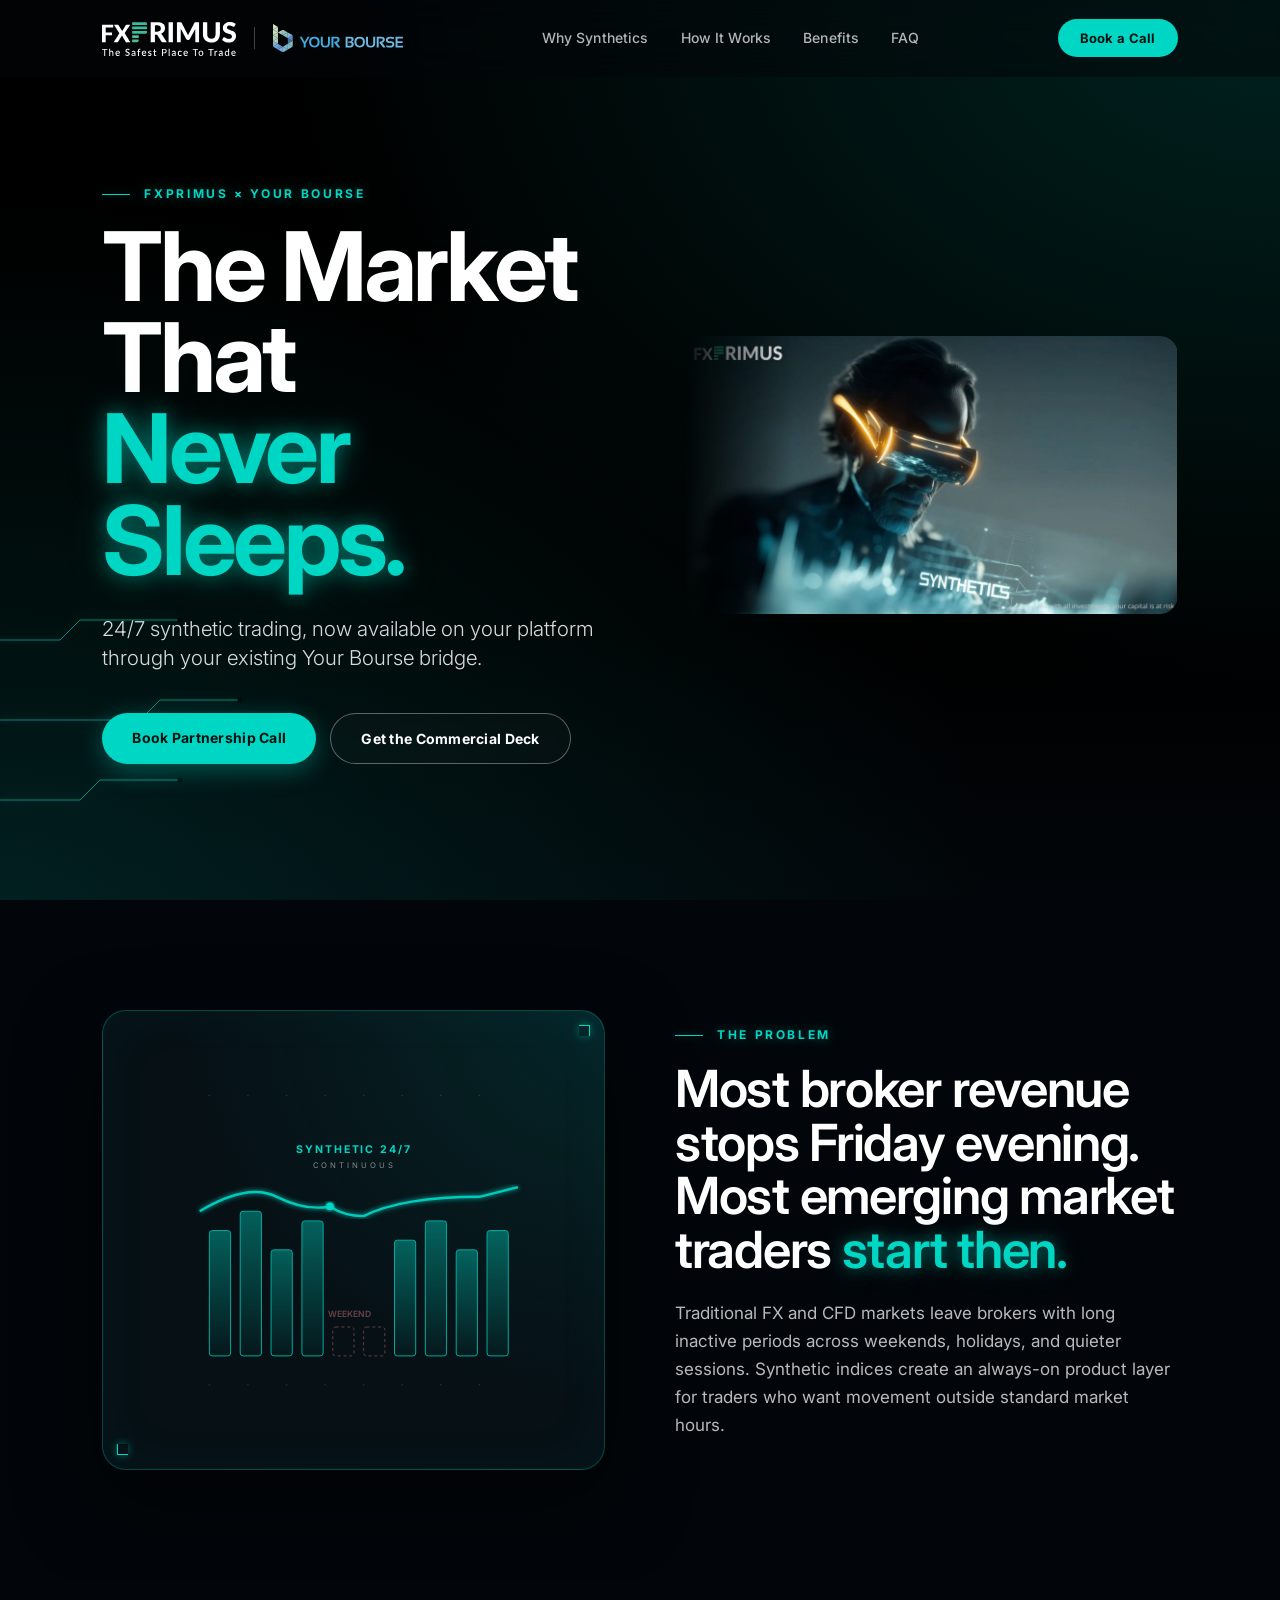
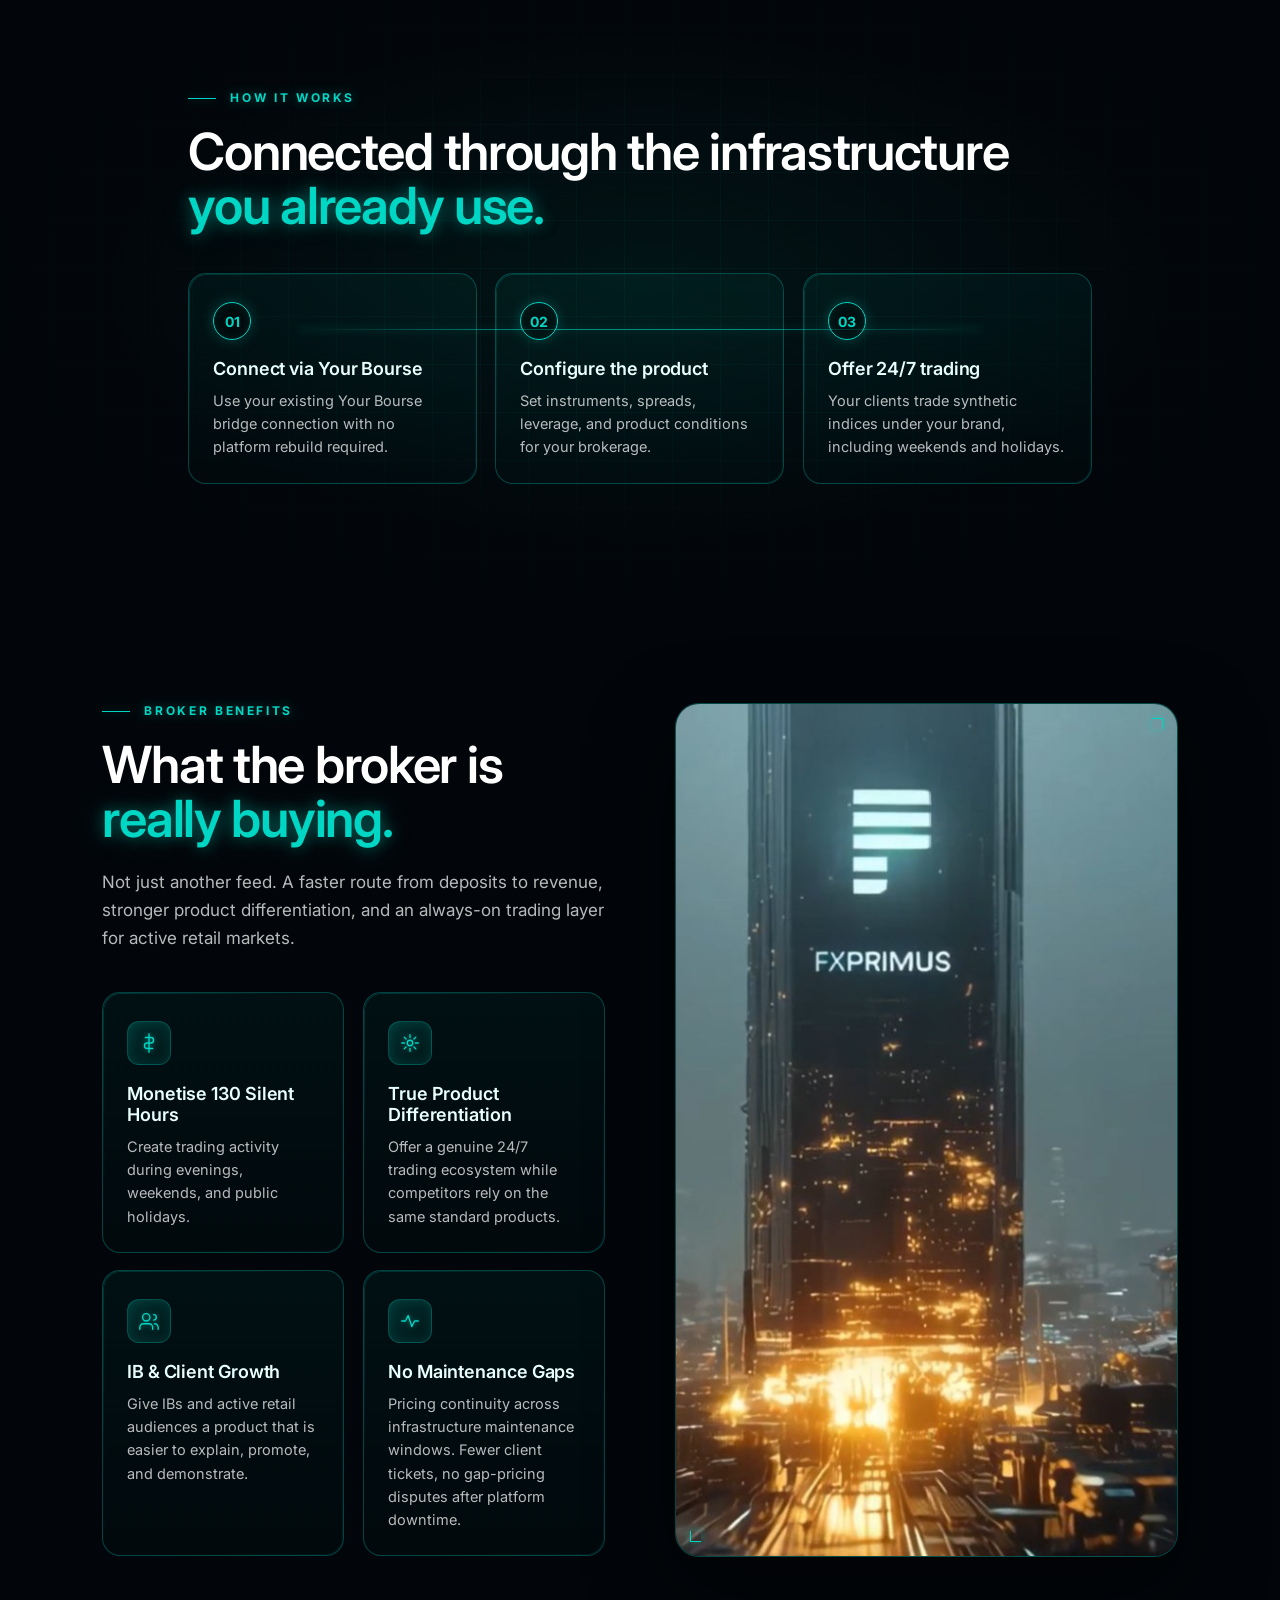
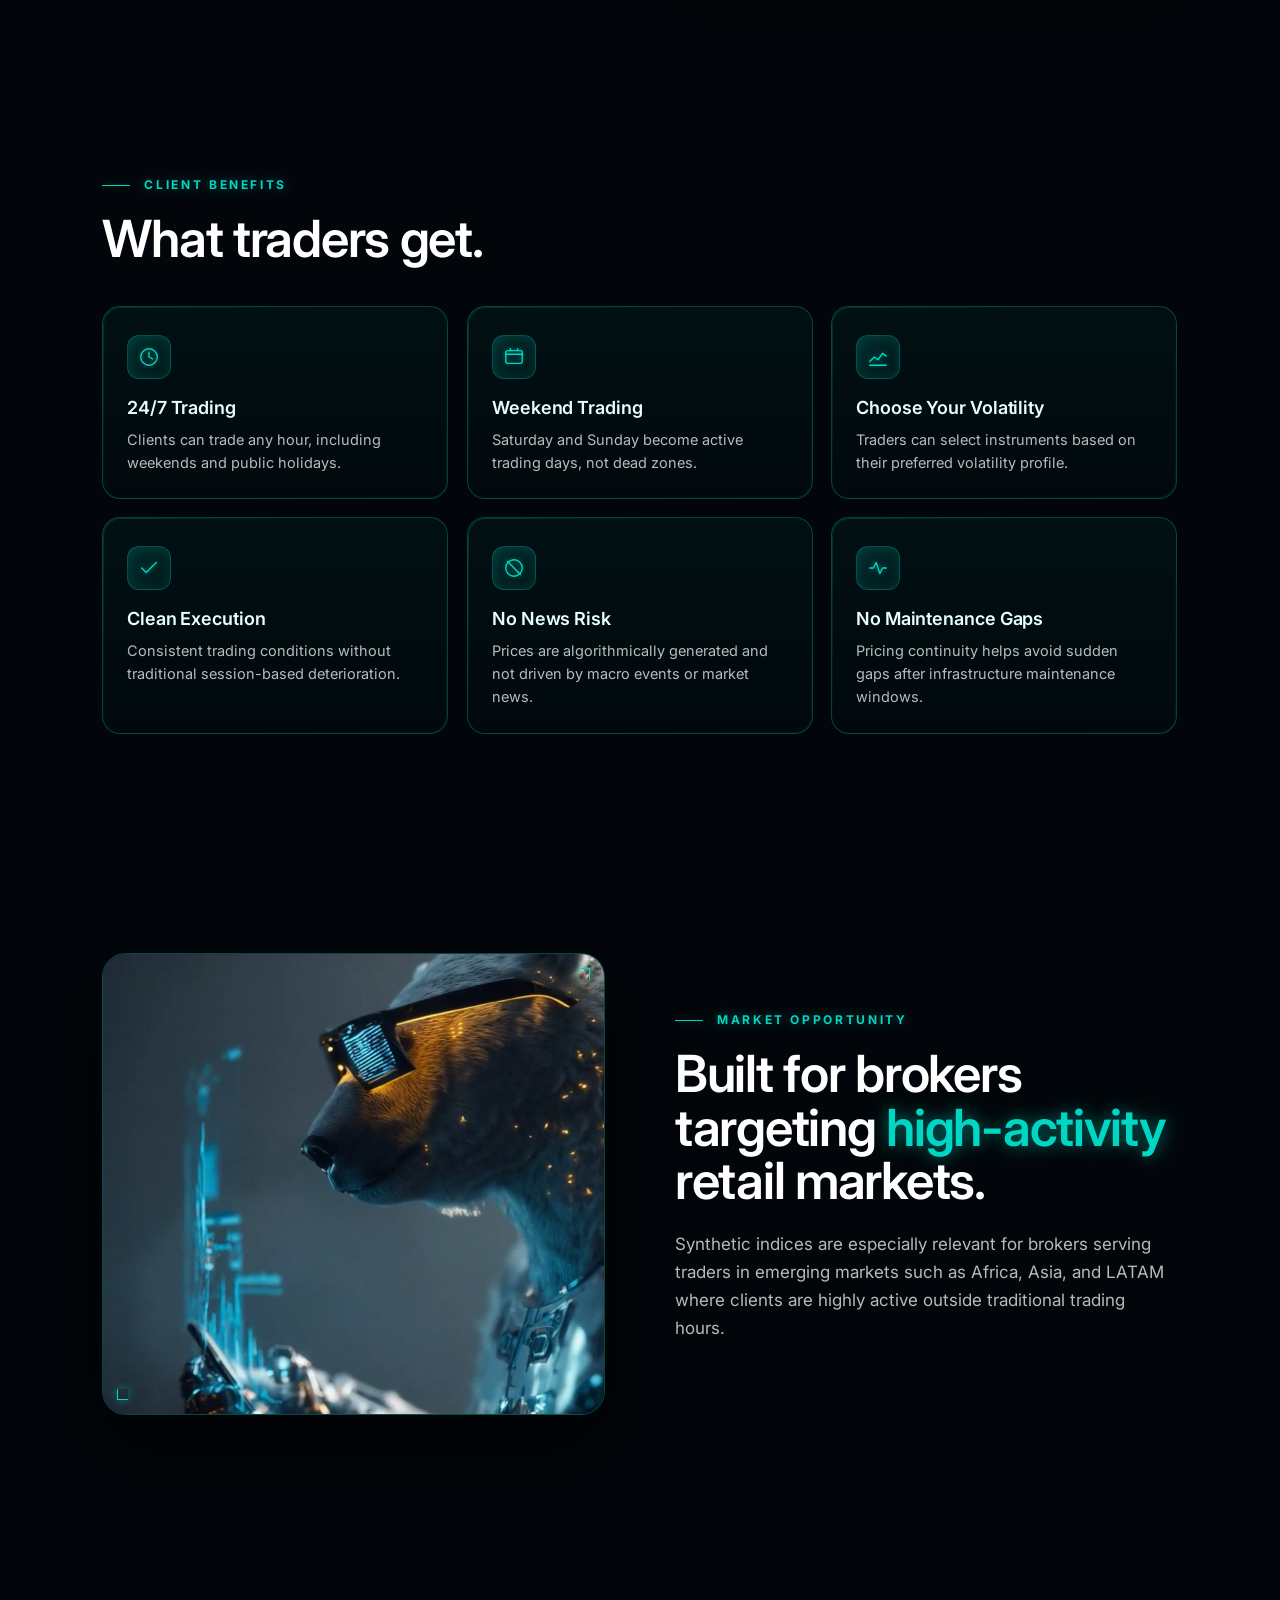
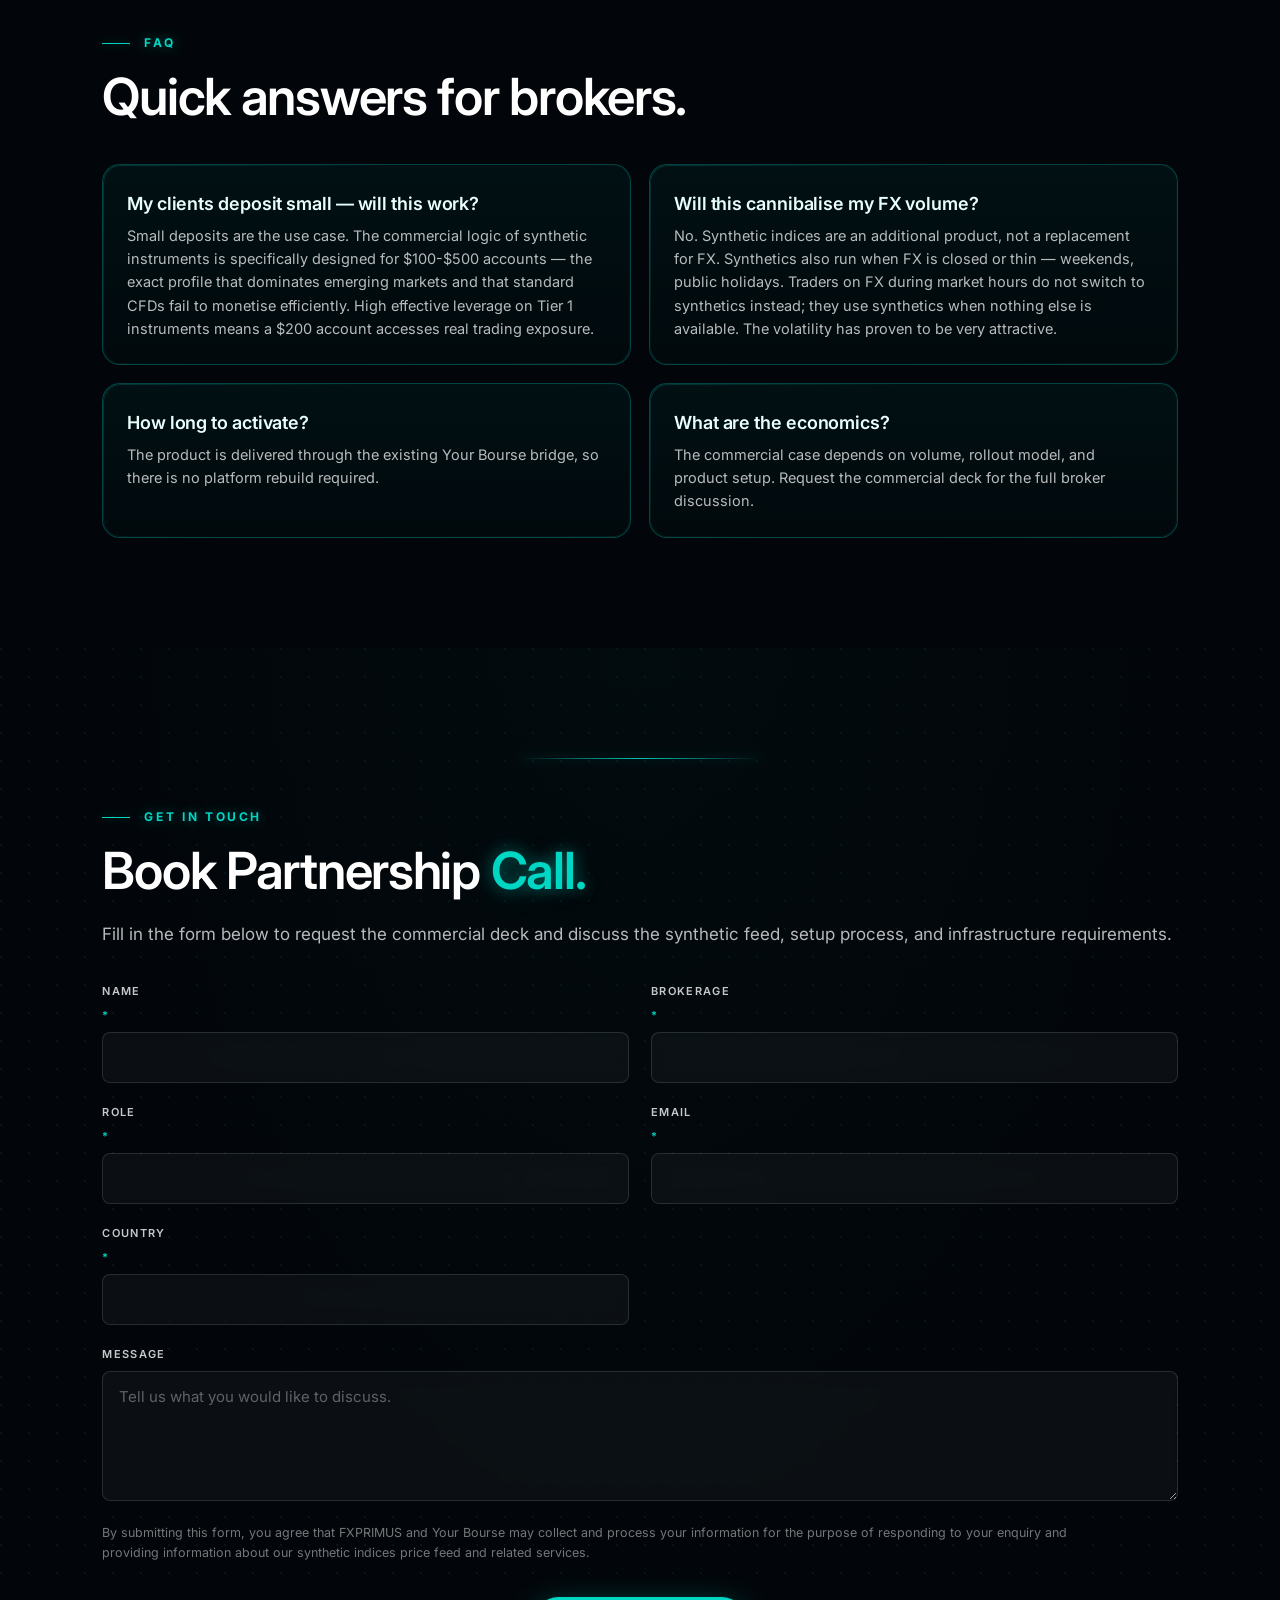
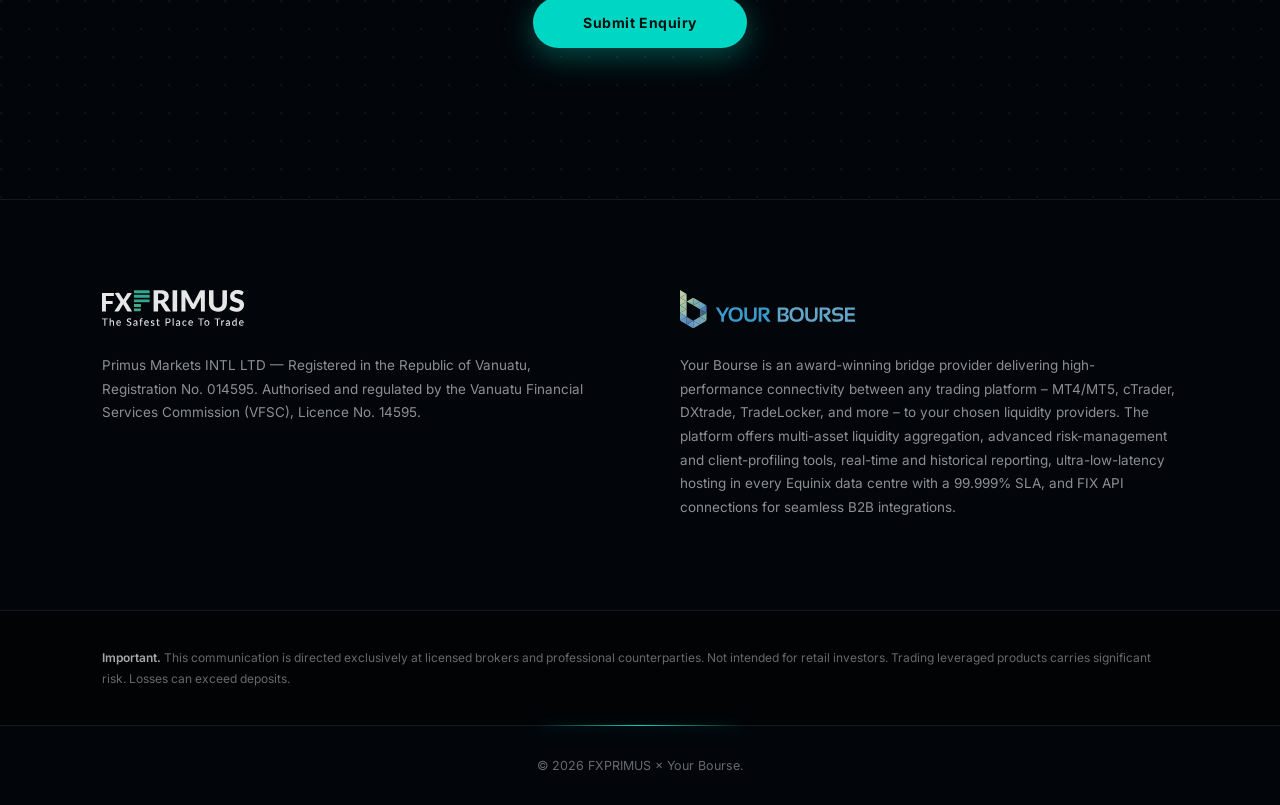
==== index.html @ a0f493a8 "Add files via upload" ====
<!DOCTYPE html>
<html lang="en">
<head>
  <meta charset="UTF-8" />
  <meta name="viewport" content="width=device-width, initial-scale=1.0" />
  <title>FXPRIMUS x Your Bourse | Synthetic Indices</title>
  <meta name="description" content="24/7 synthetic trading for brokers, delivered through your existing Your Bourse bridge.">

  <!-- Favicons (tab icon) -->
  <link rel="icon" type="image/png" href="assets/favicon.png">
  <link rel="apple-touch-icon" href="assets/favicon.png">
  <meta name="theme-color" content="#00bdaf">

  <!-- Open Graph (LinkedIn, Slack, WhatsApp, Facebook link previews) -->
  <meta property="og:type" content="website">
  <meta property="og:url" content="https://sbortolottoyb.github.io/fxprimus-yb-synthetics-landing-page/">
  <meta property="og:title" content="FXPRIMUS × Your Bourse | The Market That Never Sleeps">
  <meta property="og:description" content="24/7 synthetic indices trading for brokers, delivered through your existing Your Bourse bridge. No platform rebuild required.">
  <meta property="og:image" content="https://sbortolottoyb.github.io/fxprimus-yb-synthetics-landing-page/assets/og-image.svg">
  <meta property="og:image:width" content="1200">
  <meta property="og:image:height" content="630">

  <!-- Twitter / X card -->
  <meta name="twitter:card" content="summary_large_image">
  <meta name="twitter:title" content="FXPRIMUS × Your Bourse | The Market That Never Sleeps">
  <meta name="twitter:description" content="24/7 synthetic indices trading for brokers, delivered through your existing Your Bourse bridge.">
  <meta name="twitter:image" content="https://sbortolottoyb.github.io/fxprimus-yb-synthetics-landing-page/assets/og-image.svg">

  <link rel="preconnect" href="https://fonts.googleapis.com">
  <link rel="preconnect" href="https://fonts.gstatic.com" crossorigin>
  <link href="https://fonts.googleapis.com/css2?family=Inter:wght@300;400;500;600;700;800;900&display=swap" rel="stylesheet">

  <style>
    /* =====================================================
       FXPRIMUS x Your Bourse — Synthetic Indices
       Atmospheric build: glow, circuit decoration, inline SVG art
       ===================================================== */

    :root {
      --bg: #02060a;
      --bg-elevated: #061015;
      --accent: #00d6c4;          /* brighter teal for glow visibility */
      --accent-deep: #00bdaf;     /* FXPRIMUS brand teal */
      --accent-glow: rgba(0, 214, 196, 0.45);
      --accent-soft: rgba(0, 189, 175, 0.08);
      --accent-border: rgba(0, 214, 196, 0.28);
      --text: #ffffff;
      --text-muted: rgba(255, 255, 255, 0.72);
      --text-dim: rgba(255, 255, 255, 0.5);
      --hairline: rgba(255, 255, 255, 0.08);
      --side-pad: 8%;
    }

    * { box-sizing: border-box; }
    html { scroll-behavior: smooth; }

    body {
      margin: 0;
      font-family: 'Inter', -apple-system, BlinkMacSystemFont, sans-serif;
      font-weight: 400;
      background: var(--bg);
      color: var(--text);
      -webkit-font-smoothing: antialiased;
      -moz-osx-font-smoothing: grayscale;
      overflow-x: hidden;
    }

    img, video { max-width: 100%; display: block; }

    /* ===== GLOBAL DECORATION LAYERS ===== */

    /* Subtle dot grid that lives behind everything */
    body::before {
      content: '';
      position: fixed;
      inset: 0;
      background-image:
        radial-gradient(circle at 1px 1px, rgba(0, 189, 175, 0.06) 1px, transparent 0);
      background-size: 32px 32px;
      pointer-events: none;
      z-index: 0;
    }

    /* Section-level positioning so content stays above the dot grid */
    section, header, footer { position: relative; z-index: 1; }

    /* ===== HERO ===== */
    .hero {
      position: relative;
      min-height: 100vh;
      overflow: hidden;
      padding: 110px var(--side-pad) 60px;
      display: flex;
      align-items: center;
      background: #000;
    }

    .hero-video {
      /* No longer used after hero rebuild — kept selector empty to avoid breakage */
      display: none;
    }

    /* Dark overlay for atmospheric depth (no video underneath anymore) */
    .hero-overlay {
      position: absolute;
      inset: 0;
      z-index: 1;
      pointer-events: none;
      background:
        radial-gradient(ellipse at top right,
          rgba(0, 189, 175, 0.18) 0%,
          transparent 55%),
        radial-gradient(ellipse at bottom left,
          rgba(0, 189, 175, 0.14) 0%,
          transparent 55%),
        linear-gradient(180deg,
          rgba(2, 6, 10, 0) 0%,
          rgba(2, 6, 10, 0) 70%,
          rgba(2, 6, 10, 0.95) 100%);
    }

    /* Animated decorative circuit lines in the top right of the hero */
    .hero-circuit {
      position: absolute;
      top: 0;
      right: 0;
      width: 460px;
      height: 460px;
      z-index: 1;
      pointer-events: none;
      opacity: 0.85;
    }

    .hero-circuit path {
      fill: none;
      stroke: var(--accent);
      stroke-width: 1;
      stroke-linecap: round;
      filter: drop-shadow(0 0 8px var(--accent-glow));
    }

    .hero-circuit .trace-anim {
      stroke-dasharray: 200;
      stroke-dashoffset: 200;
      animation: traceDraw 4s ease-in-out infinite;
    }

    @keyframes traceDraw {
      0%   { stroke-dashoffset: 200; opacity: 0.2; }
      50%  { stroke-dashoffset: 0; opacity: 1; }
      100% { stroke-dashoffset: -200; opacity: 0.2; }
    }

    .hero-circuit circle {
      fill: var(--accent);
      filter: drop-shadow(0 0 6px var(--accent-glow));
    }

    .hero-circuit .pulse-dot {
      animation: pulseDot 2.4s ease-in-out infinite;
    }

    @keyframes pulseDot {
      0%, 100% { opacity: 0.4; r: 2; }
      50%      { opacity: 1; r: 4; }
    }

    /* Mirror decoration in bottom left */
    .hero-circuit-bl {
      position: absolute;
      bottom: 0;
      left: 0;
      width: 380px;
      height: 380px;
      z-index: 1;
      pointer-events: none;
      opacity: 0.6;
      transform: scaleX(-1) scaleY(-1);
    }
    .hero-circuit-bl path {
      fill: none;
      stroke: var(--accent);
      stroke-width: 1;
      filter: drop-shadow(0 0 6px var(--accent-glow));
    }

    .logos {
      position: absolute;
      top: 42px;
      left: var(--side-pad);
      z-index: 4;
      display: flex;
      align-items: center;
      gap: 24px;
    }

    .logos img { width: auto; }
    .logos .logo-fx { max-height: 54px; max-width: 240px; margin-top: 6px; }
    .logos .logo-yb { max-height: 42px; max-width: 220px; }

    .divider {
      width: 1px;
      height: 32px;
      background: linear-gradient(180deg, transparent, rgba(255,255,255,0.4), transparent);
    }

    .hero-inner {
      position: relative;
      z-index: 3;
      width: 100%;
      display: grid;
      grid-template-columns: minmax(0, 1.05fr) minmax(0, 1fr);
      gap: 64px;
      align-items: center;
    }

    .hero-content {
      position: relative;
      max-width: 640px;
    }

    /* Right column: the cinematic 3D image */
    .hero-visual {
      position: relative;
      display: flex;
      align-items: center;
      justify-content: center;
    }

    .hero-visual img,
    .hero-visual video {
      width: 100%;
      max-width: 720px;
      height: auto;
      display: block;
      border-radius: 18px;
      /* Soft fade on the left edge so the image blends into the dark hero bg
         rather than sitting on it like a postcard */
      -webkit-mask-image: linear-gradient(to left, black 78%, transparent 100%);
              mask-image: linear-gradient(to left, black 78%, transparent 100%);
      filter: drop-shadow(0 30px 80px rgba(0, 0, 0, 0.5));
      object-fit: cover;
    }

    /* ===== TYPOGRAPHY ===== */
    .eyebrow, .section-label {
      color: var(--accent);
      text-transform: uppercase;
      letter-spacing: 0.22em;
      font-size: 12px;
      font-weight: 700;
      margin-bottom: 20px;
      text-shadow: 0 0 12px var(--accent-glow);
    }

    .eyebrow::before {
      content: '';
      display: inline-block;
      width: 28px;
      height: 1px;
      background: var(--accent);
      vertical-align: middle;
      margin-right: 14px;
      box-shadow: 0 0 8px var(--accent-glow);
    }

    .section-label::before {
      content: '';
      display: inline-block;
      width: 28px;
      height: 1px;
      background: var(--accent);
      vertical-align: middle;
      margin-right: 14px;
      box-shadow: 0 0 8px var(--accent-glow);
    }

    h1 {
      font-size: clamp(54px, 7.5vw, 110px);
      line-height: 0.95;
      font-weight: 700;
      margin: 0 0 28px;
      letter-spacing: -0.035em;
    }

    h1 .glow {
      color: var(--accent);
      text-shadow:
        0 0 20px var(--accent-glow),
        0 0 40px rgba(0, 214, 196, 0.25);
    }

    h2 {
      font-size: clamp(34px, 4vw, 58px);
      line-height: 1.05;
      font-weight: 600;
      margin: 0 0 22px;
      letter-spacing: -0.025em;
    }

    h2 .glow {
      color: var(--accent);
      text-shadow:
        0 0 16px var(--accent-glow),
        0 0 32px rgba(0, 214, 196, 0.22);
    }

    h3 {
      margin: 0 0 10px;
      color: #e8fffd;
      font-weight: 600;
      font-size: 18px;
      letter-spacing: -0.005em;
    }

    p {
      font-size: 17px;
      line-height: 1.65;
      color: var(--text-muted);
      margin: 0 0 14px;
    }

    .subtitle {
      font-size: clamp(20px, 1.6vw, 24px);
      line-height: 1.45;
      color: rgba(255, 255, 255, 0.85);
      max-width: 720px;
      margin-bottom: 40px;
      font-weight: 300;
    }

    /* ===== BUTTONS ===== */
    .buttons { display: flex; gap: 14px; flex-wrap: wrap; }

    .btn {
      padding: 16px 30px;
      border-radius: 999px;
      text-decoration: none;
      font-weight: 700;
      font-size: 14px;
      letter-spacing: 0.02em;
      display: inline-block;
      cursor: pointer;
      transition: all 0.22s ease;
      position: relative;
    }

    .btn-primary {
      background: var(--accent);
      color: #00110f;
      box-shadow:
        0 0 0 0 var(--accent-glow),
        0 6px 24px rgba(0, 214, 196, 0.35);
    }
    .btn-primary:hover {
      transform: translateY(-2px);
      box-shadow:
        0 0 24px var(--accent-glow),
        0 10px 32px rgba(0, 214, 196, 0.55);
    }

    .btn-secondary {
      color: white;
      border: 1px solid rgba(255, 255, 255, 0.35);
      background: rgba(255, 255, 255, 0.02);
      backdrop-filter: blur(6px);
    }
    .btn-secondary:hover {
      border-color: var(--accent);
      background: rgba(0, 214, 196, 0.08);
      transform: translateY(-2px);
      box-shadow: 0 0 18px rgba(0, 214, 196, 0.2);
    }

    /* ===== SECTIONS ===== */
    section { padding: 110px var(--side-pad); }

    .grid-2 {
      display: grid;
      grid-template-columns: 1fr 1fr;
      gap: 70px;
      align-items: center;
    }

    /* Section accent bar at the top of certain sections */
    .accent-divider {
      height: 1px;
      background: linear-gradient(90deg,
        transparent,
        rgba(0, 214, 196, 0.5),
        rgba(0, 214, 196, 0.9),
        rgba(0, 214, 196, 0.5),
        transparent);
      margin: 0 auto;
      width: 240px;
      box-shadow: 0 0 12px var(--accent-glow);
    }

    /* ===== VISUAL CARDS (illustrations / SVG art / photos) ===== */
    .visual-card {
      position: relative;
      align-self: stretch;
      min-height: 460px;
      border-radius: 24px;
      overflow: hidden;
      border: 1px solid var(--accent-border);
      background:
        radial-gradient(ellipse at top right, rgba(0, 189, 175, 0.12), transparent 60%),
        var(--bg-elevated);
      box-shadow:
        0 30px 80px rgba(0, 0, 0, 0.55),
        inset 0 0 60px rgba(0, 214, 196, 0.04);
      display: flex;
      align-items: center;
      justify-content: center;
    }

    /* corner accent on visual cards */
    .visual-card::after {
      content: '';
      position: absolute;
      top: 14px;
      right: 14px;
      width: 10px;
      height: 10px;
      border-top: 1.5px solid var(--accent);
      border-right: 1.5px solid var(--accent);
      box-shadow: 0 0 8px var(--accent-glow);
    }
    .visual-card::before {
      content: '';
      position: absolute;
      bottom: 14px;
      left: 14px;
      width: 10px;
      height: 10px;
      border-bottom: 1.5px solid var(--accent);
      border-left: 1.5px solid var(--accent);
      box-shadow: 0 0 8px var(--accent-glow);
    }

    .visual-card img,
    .visual-card video {
      width: 100%;
      height: 100%;
      min-height: 460px;
      object-fit: cover;
    }

    /* Videos use contain so they're never upscaled past their native resolution.
       Trades container-filling for sharpness. The card's background fills the
       gap above and below. */
    .visual-card video {
      object-fit: contain;
    }

    /* SVG illustration sized inside a card */
    .visual-card .svg-art {
      width: 80%;
      height: 80%;
      max-width: 380px;
    }

    /* ===== GRIDS (steps / cards / faq) ===== */
    .steps, .cards, .faq {
      display: grid;
      gap: 18px;
      margin-top: 40px;
    }

    .steps { grid-template-columns: repeat(3, 1fr); }
    .cards { grid-template-columns: repeat(3, 1fr); }
    .faq   { grid-template-columns: repeat(2, 1fr); }

    .cards-stacked { grid-template-columns: repeat(2, 1fr); }

    .card, .step, .faq-item {
      position: relative;
      background:
        linear-gradient(180deg, rgba(0, 189, 175, 0.06), rgba(0, 189, 175, 0.02));
      border: 1px solid var(--accent-border);
      border-radius: 18px;
      padding: 28px 24px 24px;
      transition: transform 0.22s ease, border-color 0.22s ease, box-shadow 0.22s ease;
      overflow: hidden;
    }

    .card::before, .step::before, .faq-item::before {
      content: '';
      position: absolute;
      inset: 0;
      border-radius: 18px;
      padding: 1px;
      background: linear-gradient(135deg,
        rgba(0, 214, 196, 0.4),
        transparent 40%,
        transparent 60%,
        rgba(0, 214, 196, 0.18));
      -webkit-mask:
        linear-gradient(#fff 0 0) content-box,
        linear-gradient(#fff 0 0);
      -webkit-mask-composite: xor;
              mask-composite: exclude;
      pointer-events: none;
      opacity: 0.5;
      transition: opacity 0.22s ease;
    }

    .card:hover, .step:hover, .faq-item:hover {
      transform: translateY(-4px);
      border-color: var(--accent);
      box-shadow:
        0 14px 40px rgba(0, 214, 196, 0.18),
        0 0 0 1px rgba(0, 214, 196, 0.3);
    }

    .card:hover::before, .step:hover::before, .faq-item:hover::before {
      opacity: 1;
    }

    .card p, .step p, .faq-item p {
      margin: 0;
      font-size: 14.5px;
      color: var(--text-muted);
      line-height: 1.6;
    }

    /* Glowing icon containers */
    .card-icon {
      width: 44px;
      height: 44px;
      border-radius: 12px;
      background: linear-gradient(135deg, rgba(0, 189, 175, 0.18), rgba(0, 189, 175, 0.04));
      border: 1px solid var(--accent-border);
      display: flex;
      align-items: center;
      justify-content: center;
      margin-bottom: 18px;
      box-shadow: inset 0 0 12px rgba(0, 214, 196, 0.15);
    }

    .card-icon svg { width: 22px; height: 22px; }
    .card-icon svg path,
    .card-icon svg circle,
    .card-icon svg line,
    .card-icon svg rect {
      stroke: var(--accent);
      stroke-width: 1.5;
      fill: none;
      stroke-linecap: round;
      stroke-linejoin: round;
      filter: drop-shadow(0 0 3px var(--accent-glow));
    }

    .step-number {
      display: inline-flex;
      align-items: center;
      justify-content: center;
      width: 38px;
      height: 38px;
      border: 1px solid var(--accent);
      border-radius: 50%;
      color: var(--accent);
      font-weight: 700;
      font-size: 14px;
      margin-bottom: 18px;
      box-shadow:
        0 0 14px rgba(0, 214, 196, 0.25),
        inset 0 0 10px rgba(0, 214, 196, 0.12);
      background: rgba(0, 0, 0, 0.4);
    }

    /* ===== IMAGE BAND (How It Works wrapper) ===== */
    .image-band {
      min-height: 540px;
      position: relative;
      overflow: hidden;
      background:
        radial-gradient(ellipse at center, rgba(0, 189, 175, 0.08), transparent 60%),
        var(--bg);
      display: flex;
      align-items: center;
    }

    .image-band::before {
      content: '';
      position: absolute;
      inset: 0;
      background-image:
        linear-gradient(rgba(0, 214, 196, 0.04) 1px, transparent 1px),
        linear-gradient(90deg, rgba(0, 214, 196, 0.04) 1px, transparent 1px);
      background-size: 48px 48px;
      mask-image: radial-gradient(ellipse at center, black 30%, transparent 75%);
      -webkit-mask-image: radial-gradient(ellipse at center, black 30%, transparent 75%);
      pointer-events: none;
    }

    .image-band-inner {
      max-width: 1200px;
      width: 100%;
      margin: 0 auto;
      position: relative;
      z-index: 1;
    }

    /* Connector lines between steps */
    .steps {
      position: relative;
    }
    .steps::before {
      content: '';
      position: absolute;
      top: 56px;
      left: 12%;
      right: 12%;
      height: 1px;
      background: linear-gradient(90deg,
        transparent,
        rgba(0, 214, 196, 0.6),
        rgba(0, 214, 196, 0.6),
        transparent);
      box-shadow: 0 0 8px var(--accent-glow);
      z-index: 0;
    }
    .step { z-index: 1; }

    /* ===== FORM ===== */
    .form-section {
      position: relative;
      background:
        linear-gradient(rgba(2, 6, 10, 0.85), rgba(2, 6, 10, 0.97)),
        radial-gradient(ellipse at top, rgba(0, 189, 175, 0.18), transparent 60%),
        var(--bg);
      overflow: hidden;
    }

    .form-section::before {
      content: '';
      position: absolute;
      inset: 0;
      background-image:
        radial-gradient(circle at 1px 1px, rgba(0, 214, 196, 0.08) 1px, transparent 0);
      background-size: 28px 28px;
      pointer-events: none;
    }

    .form-wrap { max-width: 1120px; margin: 0 auto; position: relative; z-index: 1; }

    form {
      margin-top: 36px;
      display: grid;
      grid-template-columns: 1fr 1fr;
      gap: 22px;
    }

    label {
      display: flex;
      flex-direction: column;
      gap: 10px;
      color: rgba(255, 255, 255, 0.78);
      font-size: 11px;
      font-weight: 600;
      letter-spacing: 0.12em;
      text-transform: uppercase;
    }

    .req { color: var(--accent); }

    input, textarea {
      border: 1px solid rgba(255, 255, 255, 0.12);
      background: rgba(255, 255, 255, 0.04);
      backdrop-filter: blur(8px);
      border-radius: 8px;
      padding: 15px 16px;
      font-size: 15px;
      color: white;
      font-family: inherit;
      transition: border-color 0.22s ease, box-shadow 0.22s ease, background 0.22s ease;
    }

    input::placeholder, textarea::placeholder {
      color: rgba(255, 255, 255, 0.35);
    }

    input:focus, textarea:focus {
      outline: none;
      border-color: var(--accent);
      background: rgba(0, 214, 196, 0.05);
      box-shadow: 0 0 0 4px rgba(0, 214, 196, 0.12);
    }

    textarea { min-height: 130px; resize: vertical; }

    .full { grid-column: 1 / -1; }

    .privacy {
      grid-column: 1 / -1;
      font-size: 12.5px;
      color: rgba(255, 255, 255, 0.45);
      max-width: 1000px;
      line-height: 1.6;
      margin: 0;
    }

    button[type="submit"] {
      grid-column: 1 / -1;
      justify-self: center;
      margin-top: 12px;
      background: var(--accent);
      color: #00110f;
      border: 0;
      border-radius: 999px;
      padding: 17px 50px;
      font-size: 14px;
      font-weight: 700;
      cursor: pointer;
      letter-spacing: 0.04em;
      font-family: inherit;
      box-shadow: 0 8px 30px rgba(0, 214, 196, 0.35);
      transition: all 0.22s ease;
    }

    button[type="submit"]:hover {
      transform: translateY(-2px);
      box-shadow: 0 12px 38px rgba(0, 214, 196, 0.55), 0 0 0 4px rgba(0, 214, 196, 0.12);
    }

    .form-status {
      grid-column: 1 / -1;
      text-align: center;
      font-size: 14px;
      color: var(--accent);
      min-height: 20px;
    }

    .form-status.error { color: #ff8a8a; }

    /* ===== ABOUT / INFO ===== */
    .info-section {
      padding: 90px var(--side-pad);
      position: relative;
      border-top: 1px solid var(--hairline);
    }

    .info-grid {
      display: grid;
      grid-template-columns: 1fr 1fr;
      gap: 80px;
      max-width: 1280px;
      margin: 0 auto;
      align-items: start;
    }

    .info-col img.info-logo {
      max-height: 38px;
      width: auto;
      display: block;
      margin-bottom: 26px;
      opacity: 0.9;
    }

    .info-text {
      font-size: 13.5px;
      line-height: 1.75;
      color: rgba(255, 255, 255, 0.55);
      margin: 0;
      max-width: 540px;
    }

    .info-placeholder {
      color: rgba(255, 255, 255, 0.32);
      font-style: italic;
    }

    /* ===== FOOTER ===== */
    footer {
      padding: 32px var(--side-pad);
      color: rgba(255, 255, 255, 0.4);
      font-size: 12.5px;
      text-align: center;
      border-top: 1px solid var(--hairline);
      position: relative;
    }
    footer::before {
      content: '';
      position: absolute;
      top: -1px;
      left: 50%;
      transform: translateX(-50%);
      width: 200px;
      height: 1px;
      background: linear-gradient(90deg, transparent, var(--accent), transparent);
      box-shadow: 0 0 12px var(--accent-glow);
    }

    /* ===== SCROLL REVEAL MOTION ===== */
    .reveal-fade {
      opacity: 0;
      transform: translateY(40px);
      transition:
        opacity 0.9s cubic-bezier(0.22, 1, 0.36, 1),
        transform 0.9s cubic-bezier(0.22, 1, 0.36, 1);
      will-change: opacity, transform;
    }
    .reveal-fade.visible {
      opacity: 1;
      transform: translateY(0);
    }

    /* Children of staggered containers cascade in one by one */
    .reveal-stagger > * {
      opacity: 0;
      transform: translateY(28px);
      transition:
        opacity 0.75s cubic-bezier(0.22, 1, 0.36, 1),
        transform 0.75s cubic-bezier(0.22, 1, 0.36, 1);
      will-change: opacity, transform;
    }
    .reveal-stagger.visible > * { opacity: 1; transform: translateY(0); }
    .reveal-stagger.visible > *:nth-child(1) { transition-delay: 0s; }
    .reveal-stagger.visible > *:nth-child(2) { transition-delay: 0.09s; }
    .reveal-stagger.visible > *:nth-child(3) { transition-delay: 0.18s; }
    .reveal-stagger.visible > *:nth-child(4) { transition-delay: 0.27s; }
    .reveal-stagger.visible > *:nth-child(5) { transition-delay: 0.36s; }
    .reveal-stagger.visible > *:nth-child(6) { transition-delay: 0.45s; }

    /* Subtle scale-in for the big visual illustration cards */
    .visual-card {
      transition:
        opacity 1s cubic-bezier(0.22, 1, 0.36, 1),
        transform 1s cubic-bezier(0.22, 1, 0.36, 1),
        border-color 0.22s ease,
        box-shadow 0.22s ease;
    }
    .visual-card.reveal-scale {
      opacity: 0;
      transform: scale(0.96);
    }
    .visual-card.reveal-scale.visible {
      opacity: 1;
      transform: scale(1);
    }

    /* Respect users who don't want motion */
    @media (prefers-reduced-motion: reduce) {
      .reveal-fade,
      .reveal-stagger > *,
      .visual-card.reveal-scale {
        opacity: 1 !important;
        transform: none !important;
        transition: none !important;
      }
    }

    /* ===== STICKY SITE NAV ===== */
    .site-nav {
      position: fixed;
      top: 0;
      left: 0;
      right: 0;
      z-index: 100;
      padding: 18px var(--side-pad);
      background: rgba(2, 6, 10, 0.55);
      backdrop-filter: blur(20px) saturate(140%);
      -webkit-backdrop-filter: blur(20px) saturate(140%);
      border-bottom: 1px solid transparent;
      transition: background 0.3s ease, border-color 0.3s ease, padding 0.3s ease;
    }
    .site-nav.scrolled {
      background: rgba(2, 6, 10, 0.85);
      border-bottom-color: rgba(0, 214, 196, 0.15);
      padding: 12px var(--side-pad);
    }
    .site-nav-inner {
      display: flex;
      align-items: center;
      justify-content: space-between;
      max-width: 1400px;
      margin: 0 auto;
      gap: 24px;
    }
    .nav-logos {
      display: flex;
      align-items: center;
      gap: 18px;
      flex-shrink: 0;
    }
    .nav-logo-fx { max-height: 36px; width: auto; margin-top: 4px; }
    .nav-logo-yb { max-height: 28px; width: auto; }
    .nav-divider {
      width: 1px;
      height: 22px;
      background: rgba(255, 255, 255, 0.25);
    }
    .nav-links {
      display: flex;
      gap: 32px;
    }
    .nav-links a {
      color: rgba(255, 255, 255, 0.7);
      text-decoration: none;
      font-size: 14px;
      font-weight: 500;
      transition: color 0.2s ease;
      letter-spacing: 0.01em;
    }
    .nav-links a:hover { color: var(--accent); }
    .nav-cta {
      background: var(--accent);
      color: #00110f;
      padding: 11px 22px;
      border-radius: 999px;
      text-decoration: none;
      font-size: 13px;
      font-weight: 700;
      letter-spacing: 0.02em;
      transition: all 0.2s ease;
      white-space: nowrap;
    }
    .nav-cta:hover {
      background: var(--accent-bright);
      box-shadow: 0 0 18px var(--accent-glow);
      transform: translateY(-1px);
    }

    /* ===== RISK DISCLOSURE ===== */
    .risk-disclosure {
      padding: 36px var(--side-pad);
      background: rgba(0, 0, 0, 0.45);
      border-top: 1px solid var(--hairline);
    }
    .risk-disclosure-inner {
      max-width: 1280px;
      margin: 0 auto;
      font-size: 12px;
      line-height: 1.75;
      color: rgba(255, 255, 255, 0.4);
    }
    .risk-disclosure strong {
      color: rgba(255, 255, 255, 0.65);
      font-weight: 600;
    }

    /* ===== RESPONSIVE ===== */
    @media (max-width: 1024px) {
      .steps::before { display: none; }
    }

    @media (max-width: 900px) {
      :root { --side-pad: 24px; }

      .site-nav { padding: 12px 24px; }
      .nav-links { display: none; }
      .nav-cta { padding: 9px 16px; font-size: 12px; }
      .nav-logo-fx { max-height: 28px; }
      .nav-logo-yb { max-height: 22px; }

      .hero { padding: 130px 24px 80px; }

      .hero-inner {
        grid-template-columns: 1fr;
        gap: 48px;
      }

      .hero-visual img,
      .hero-visual video {
        max-width: 520px;
        margin: 0 auto;
        /* On mobile, no edge fade — let it sit as a clean rounded image */
        -webkit-mask-image: none;
                mask-image: none;
      }

      .logos {
        left: 24px;
        right: 24px;
        gap: 14px;
        top: 28px;
      }

      .logos img       { max-height: 30px; }
      .logos .logo-fx  { max-width: 130px; }
      .logos .logo-yb  { max-width: 140px; }
      .divider         { display: none; }

      .hero-circuit, .hero-circuit-bl {
        width: 260px;
        height: 260px;
      }

      section { padding: 80px 24px; }

      .grid-2, .steps, .cards, .faq, form {
        grid-template-columns: 1fr;
      }

      .visual-card,
      .visual-card img { min-height: 320px; }
      .image-band { min-height: 420px; }

      .info-grid { grid-template-columns: 1fr; gap: 50px; }
    }

    @media (max-width: 480px) {
      .hero { padding: 110px 20px 60px; }
      .buttons { flex-direction: column; }
      .buttons .btn { width: 100%; text-align: center; }

      .hero-circuit, .hero-circuit-bl {
        width: 200px;
        height: 200px;
      }
    }
  </style>
</head>

<body>

  <!-- Sticky site nav -->
  <nav class="site-nav" id="site-nav">
    <div class="site-nav-inner">
      <div class="nav-logos">
        <img class="nav-logo-fx" src="assets/fxprimus-logo.svg" alt="FXPRIMUS" onerror="this.style.display='none'">
        <span class="nav-divider"></span>
        <img class="nav-logo-yb" src="assets/YBLOGOSVG.svg" alt="Your Bourse" onerror="this.style.display='none'">
      </div>
      <div class="nav-links">
        <a href="#problem">Why Synthetics</a>
        <a href="#how">How It Works</a>
        <a href="#benefits">Benefits</a>
        <a href="#faq">FAQ</a>
      </div>
      <a href="#form" class="nav-cta">Book a Call</a>
    </div>
  </nav>

  <header class="hero">
    <div class="hero-overlay"></div>

    <!-- Bottom-left circuit decoration kept for atmospheric balance -->
    <svg class="hero-circuit-bl" viewBox="0 0 380 380" aria-hidden="true">
      <path d="M380 100 L300 100 L280 120 L200 120" />
      <path d="M380 180 L240 180 L220 200 L140 200" />
      <path d="M380 260 L320 260 L300 280 L200 280" />
      <circle cx="200" cy="120" r="2.5" />
      <circle cx="140" cy="200" r="2.5" />
      <circle cx="200" cy="280" r="2.5" />
    </svg>

    <div class="hero-inner">
      <div class="hero-content">
        <div class="eyebrow">FXPRIMUS &times; Your Bourse</div>
        <h1>The Market That<br><span class="glow">Never Sleeps.</span></h1>
        <p class="subtitle">24/7 synthetic trading, now available on your platform through your existing Your Bourse bridge.</p>
        <div class="buttons">
          <a href="#form" class="btn btn-primary" data-intent="partnership-call">Book Partnership Call</a>
          <a href="#form" class="btn btn-secondary" data-intent="commercial-deck">Get the Commercial Deck</a>
        </div>
      </div>

      <div class="hero-visual">
        <video class="hero-visual-video" autoplay muted loop playsinline preload="auto" poster="assets/hero-synthetics.jpg">
          <source src="assets/hero-synthetics.mp4" type="video/mp4">
        </video>
      </div>
    </div>
  </header>

  <!-- ============== SECTION 1: THE PROBLEM ============== -->
  <section class="grid-2" id="problem">
    <div class="visual-card">
      <!-- Inline SVG art: the gap between FX/CFD weekend close and synthetic continuity -->
      <svg class="svg-art" viewBox="0 0 380 380" xmlns="http://www.w3.org/2000/svg" aria-hidden="true">
        <defs>
          <linearGradient id="bar-grad" x1="0" y1="0" x2="0" y2="1">
            <stop offset="0%" stop-color="#00d6c4" stop-opacity="0.5"/>
            <stop offset="100%" stop-color="#00d6c4" stop-opacity="0.05"/>
          </linearGradient>
          <filter id="glow-soft">
            <feGaussianBlur stdDeviation="3" />
            <feMerge>
              <feMergeNode />
              <feMergeNode in="SourceGraphic" />
            </feMerge>
          </filter>
        </defs>

        <!-- Background dot grid -->
        <g opacity="0.25">
          <circle cx="40" cy="40" r="0.8" fill="#00d6c4"/>
          <circle cx="80" cy="40" r="0.8" fill="#00d6c4"/>
          <circle cx="120" cy="40" r="0.8" fill="#00d6c4"/>
          <circle cx="160" cy="40" r="0.8" fill="#00d6c4"/>
          <circle cx="200" cy="40" r="0.8" fill="#00d6c4"/>
          <circle cx="240" cy="40" r="0.8" fill="#00d6c4"/>
          <circle cx="280" cy="40" r="0.8" fill="#00d6c4"/>
          <circle cx="320" cy="40" r="0.8" fill="#00d6c4"/>
          <circle cx="40" cy="340" r="0.8" fill="#00d6c4"/>
          <circle cx="80" cy="340" r="0.8" fill="#00d6c4"/>
          <circle cx="120" cy="340" r="0.8" fill="#00d6c4"/>
          <circle cx="160" cy="340" r="0.8" fill="#00d6c4"/>
          <circle cx="200" cy="340" r="0.8" fill="#00d6c4"/>
          <circle cx="240" cy="340" r="0.8" fill="#00d6c4"/>
          <circle cx="280" cy="340" r="0.8" fill="#00d6c4"/>
          <circle cx="320" cy="340" r="0.8" fill="#00d6c4"/>
        </g>

        <!-- FX/CFD trading week bars (active) - left side -->
        <g>
          <rect x="40"  y="180" width="22" height="130" rx="3" fill="url(#bar-grad)" stroke="#00d6c4" stroke-width="1" opacity="0.8"/>
          <rect x="72"  y="160" width="22" height="150" rx="3" fill="url(#bar-grad)" stroke="#00d6c4" stroke-width="1" opacity="0.8"/>
          <rect x="104" y="200" width="22" height="110" rx="3" fill="url(#bar-grad)" stroke="#00d6c4" stroke-width="1" opacity="0.8"/>
          <rect x="136" y="170" width="22" height="140" rx="3" fill="url(#bar-grad)" stroke="#00d6c4" stroke-width="1" opacity="0.8"/>
        </g>

        <!-- WEEKEND GAP - the dead zone -->
        <g opacity="0.4">
          <rect x="168" y="280" width="22" height="30" rx="3" fill="none" stroke="#ff8a8a" stroke-width="1" stroke-dasharray="3,3"/>
          <rect x="200" y="280" width="22" height="30" rx="3" fill="none" stroke="#ff8a8a" stroke-width="1" stroke-dasharray="3,3"/>
          <text x="185" y="270" font-family="Inter, sans-serif" font-size="9" fill="#ff8a8a" text-anchor="middle" font-weight="600">WEEKEND</text>
        </g>

        <!-- FX/CFD active again -->
        <g>
          <rect x="232" y="190" width="22" height="120" rx="3" fill="url(#bar-grad)" stroke="#00d6c4" stroke-width="1" opacity="0.8"/>
          <rect x="264" y="170" width="22" height="140" rx="3" fill="url(#bar-grad)" stroke="#00d6c4" stroke-width="1" opacity="0.8"/>
          <rect x="296" y="200" width="22" height="110" rx="3" fill="url(#bar-grad)" stroke="#00d6c4" stroke-width="1" opacity="0.8"/>
          <rect x="328" y="180" width="22" height="130" rx="3" fill="url(#bar-grad)" stroke="#00d6c4" stroke-width="1" opacity="0.8"/>
        </g>

        <!-- Synthetic continuous line going across, including over the gap -->
        <path d="M 30 160 Q 80 130, 110 145 T 165 155 Q 180 165, 200 165 Q 220 155, 250 150 T 320 145 Q 340 140, 360 135"
              fill="none" stroke="#00d6c4" stroke-width="2.5" filter="url(#glow-soft)" opacity="0.95"/>

        <!-- Pulse dot moving along synthetic line -->
        <circle r="4" fill="#00d6c4" filter="url(#glow-soft)">
          <animateMotion dur="6s" repeatCount="indefinite"
            path="M 30 160 Q 80 130, 110 145 T 165 155 Q 180 165, 200 165 Q 220 155, 250 150 T 320 145 Q 340 140, 360 135"/>
        </circle>

        <!-- Label -->
        <text x="190" y="100" font-family="Inter, sans-serif" font-size="11" fill="#00d6c4" text-anchor="middle" font-weight="700" letter-spacing="2">
          SYNTHETIC 24/7
        </text>
        <text x="190" y="115" font-family="Inter, sans-serif" font-size="8" fill="rgba(255,255,255,0.5)" text-anchor="middle" letter-spacing="3">
          CONTINUOUS
        </text>
      </svg>
    </div>

    <div>
      <div class="section-label">The Problem</div>
      <h2>Most broker revenue stops Friday evening. Most emerging market traders <span class="glow">start then.</span></h2>
      <p>Traditional FX and CFD markets leave brokers with long inactive periods across weekends, holidays, and quieter sessions. Synthetic indices create an always-on product layer for traders who want movement outside standard market hours.</p>
    </div>
  </section>

  <!-- ============== SECTION 2: HOW IT WORKS ============== -->
  <section class="image-band" id="how">
    <div class="image-band-inner" style="padding: 0 var(--side-pad);">
      <div class="section-label">How It Works</div>
      <h2>Connected through the infrastructure <span class="glow">you already use.</span></h2>

      <div class="steps">
        <div class="step">
          <div class="step-number">01</div>
          <h3>Connect via Your Bourse</h3>
          <p>Use your existing Your Bourse bridge connection with no platform rebuild required.</p>
        </div>

        <div class="step">
          <div class="step-number">02</div>
          <h3>Configure the product</h3>
          <p>Set instruments, spreads, leverage, and product conditions for your brokerage.</p>
        </div>

        <div class="step">
          <div class="step-number">03</div>
          <h3>Offer 24/7 trading</h3>
          <p>Your clients trade synthetic indices under your brand, including weekends and holidays.</p>
        </div>
      </div>
    </div>
  </section>

  <!-- ============== SECTION 3: BROKER BENEFITS ============== -->
  <section class="grid-2">
    <div>
      <div class="section-label">Broker Benefits</div>
      <h2>What the broker is <span class="glow">really buying.</span></h2>
      <p>Not just another feed. A faster route from deposits to revenue, stronger product differentiation, and an always-on trading layer for active retail markets.</p>

      <div class="cards cards-stacked">
        <div class="card">
          <div class="card-icon">
            <svg viewBox="0 0 24 24"><path d="M12 2 V22"/><path d="M8 6 H14 A3 3 0 0 1 14 12 H10 A3 3 0 0 0 10 18 H16"/></svg>
          </div>
          <h3>Monetise 130 Silent Hours</h3>
          <p>Create trading activity during evenings, weekends, and public holidays.</p>
        </div>
        <div class="card">
          <div class="card-icon">
            <svg viewBox="0 0 24 24"><circle cx="12" cy="12" r="3"/><path d="M12 3 V6"/><path d="M12 18 V21"/><path d="M3 12 H6"/><path d="M18 12 H21"/><path d="M5.6 5.6 L7.7 7.7"/><path d="M16.3 16.3 L18.4 18.4"/><path d="M5.6 18.4 L7.7 16.3"/><path d="M16.3 7.7 L18.4 5.6"/></svg>
          </div>
          <h3>True Product Differentiation</h3>
          <p>Offer a genuine 24/7 trading ecosystem while competitors rely on the same standard products.</p>
        </div>
        <div class="card">
          <div class="card-icon">
            <svg viewBox="0 0 24 24"><circle cx="9" cy="8" r="4"/><path d="M17 11 A3 3 0 1 0 17 5"/><path d="M2 21 V19 A4 4 0 0 1 6 15 H12 A4 4 0 0 1 16 19 V21"/><path d="M22 21 V19 A4 4 0 0 0 18 15"/></svg>
          </div>
          <h3>IB &amp; Client Growth</h3>
          <p>Give IBs and active retail audiences a product that is easier to explain, promote, and demonstrate.</p>
        </div>
        <div class="card">
          <div class="card-icon">
            <svg viewBox="0 0 24 24"><path d="M3 12 H7 L10 6 L14 18 L17 12 H21"/></svg>
          </div>
          <h3>No Maintenance Gaps</h3>
          <p>Pricing continuity across infrastructure maintenance windows. Fewer client tickets, no gap-pricing disputes after platform downtime.</p>
        </div>
      </div>
    </div>

    <div class="visual-card">
      <img src="assets/tower-broker.png" alt="FXPRIMUS tower &mdash; institutional broker infrastructure" onerror="this.style.display='none'; this.parentElement.classList.add('svg-fallback');">
      <!-- Fallback SVG art if photo doesn't load -->
      <svg class="svg-art" viewBox="0 0 380 380" xmlns="http://www.w3.org/2000/svg" style="display:none" aria-hidden="true">
        <defs>
          <radialGradient id="orb-grad">
            <stop offset="0%" stop-color="#00d6c4" stop-opacity="0.8"/>
            <stop offset="60%" stop-color="#00bdaf" stop-opacity="0.3"/>
            <stop offset="100%" stop-color="#00bdaf" stop-opacity="0"/>
          </radialGradient>
          <filter id="glow-strong">
            <feGaussianBlur stdDeviation="5" />
            <feMerge><feMergeNode /><feMergeNode in="SourceGraphic" /></feMerge>
          </filter>
        </defs>
        <circle cx="190" cy="190" r="120" fill="url(#orb-grad)"/>
        <circle cx="190" cy="190" r="60" fill="none" stroke="#00d6c4" stroke-width="1" filter="url(#glow-strong)"/>
        <circle cx="190" cy="190" r="90" fill="none" stroke="#00d6c4" stroke-width="0.5" stroke-dasharray="2,4" opacity="0.5"/>
        <circle cx="190" cy="190" r="130" fill="none" stroke="#00d6c4" stroke-width="0.5" stroke-dasharray="2,8" opacity="0.3"/>
      </svg>
    </div>
  </section>

  <!-- ============== SECTION 4: CLIENT BENEFITS ============== -->
  <section id="benefits">
    <div class="section-label">Client Benefits</div>
    <h2>What traders get.</h2>

    <div class="cards">
      <div class="card">
        <div class="card-icon">
          <svg viewBox="0 0 24 24"><circle cx="12" cy="12" r="9"/><path d="M12 7 V12 L16 14"/></svg>
        </div>
        <h3>24/7 Trading</h3>
        <p>Clients can trade any hour, including weekends and public holidays.</p>
      </div>

      <div class="card">
        <div class="card-icon">
          <svg viewBox="0 0 24 24"><rect x="3" y="5" width="18" height="14" rx="2"/><path d="M3 9 H21"/><path d="M8 5 V3"/><path d="M16 5 V3"/></svg>
        </div>
        <h3>Weekend Trading</h3>
        <p>Saturday and Sunday become active trading days, not dead zones.</p>
      </div>

      <div class="card">
        <div class="card-icon">
          <svg viewBox="0 0 24 24"><path d="M3 17 L8 12 L12 15 L17 8 L21 11"/><path d="M3 21 H21"/></svg>
        </div>
        <h3>Choose Your Volatility</h3>
        <p>Traders can select instruments based on their preferred volatility profile.</p>
      </div>

      <div class="card">
        <div class="card-icon">
          <svg viewBox="0 0 24 24"><path d="M4 12 L9 17 L20 6"/></svg>
        </div>
        <h3>Clean Execution</h3>
        <p>Consistent trading conditions without traditional session-based deterioration.</p>
      </div>

      <div class="card">
        <div class="card-icon">
          <svg viewBox="0 0 24 24"><circle cx="12" cy="12" r="9"/><line x1="5" y1="5" x2="19" y2="19"/></svg>
        </div>
        <h3>No News Risk</h3>
        <p>Prices are algorithmically generated and not driven by macro events or market news.</p>
      </div>

      <div class="card">
        <div class="card-icon">
          <svg viewBox="0 0 24 24"><path d="M3 12 H7 L10 6 L14 18 L17 12 H21"/></svg>
        </div>
        <h3>No Maintenance Gaps</h3>
        <p>Pricing continuity helps avoid sudden gaps after infrastructure maintenance windows.</p>
      </div>
    </div>
  </section>

  <!-- ============== SECTION 5: MARKET OPPORTUNITY ============== -->
  <section class="grid-2">
    <div class="visual-card">
      <img src="assets/polar-bear-market.png" alt="Polar bear analyzing live market data &mdash; emerging markets focus" onerror="this.style.display='none'; this.parentElement.classList.add('svg-fallback');">
      <!-- SVG fallback: glowing globe with continent dots -->
      <svg class="svg-art" viewBox="0 0 380 380" xmlns="http://www.w3.org/2000/svg" style="display:none" aria-hidden="true">
        <defs>
          <radialGradient id="globe-grad">
            <stop offset="0%" stop-color="rgba(0,189,175,0.15)"/>
            <stop offset="100%" stop-color="rgba(0,189,175,0)"/>
          </radialGradient>
        </defs>
        <circle cx="190" cy="190" r="140" fill="url(#globe-grad)"/>
        <circle cx="190" cy="190" r="120" fill="none" stroke="#00d6c4" stroke-width="1" opacity="0.4"/>
        <ellipse cx="190" cy="190" rx="120" ry="35" fill="none" stroke="#00d6c4" stroke-width="0.6" opacity="0.5"/>
        <ellipse cx="190" cy="190" rx="120" ry="80" fill="none" stroke="#00d6c4" stroke-width="0.6" opacity="0.4"/>
        <ellipse cx="190" cy="190" rx="80" ry="120" fill="none" stroke="#00d6c4" stroke-width="0.6" opacity="0.4"/>
        <!-- Highlighted region dots (Africa / Asia / LATAM) -->
        <circle cx="200" cy="200" r="5" fill="#00d6c4"><animate attributeName="opacity" values="0.4;1;0.4" dur="2.4s" repeatCount="indefinite"/></circle>
        <circle cx="245" cy="180" r="5" fill="#00d6c4"><animate attributeName="opacity" values="0.4;1;0.4" dur="2.4s" begin="0.8s" repeatCount="indefinite"/></circle>
        <circle cx="135" cy="220" r="5" fill="#00d6c4"><animate attributeName="opacity" values="0.4;1;0.4" dur="2.4s" begin="1.6s" repeatCount="indefinite"/></circle>
      </svg>
    </div>

    <div>
      <div class="section-label">Market Opportunity</div>
      <h2>Built for brokers targeting <span class="glow">high-activity</span> retail markets.</h2>
      <p>Synthetic indices are especially relevant for brokers serving traders in emerging markets such as Africa, Asia, and LATAM where clients are highly active outside traditional trading hours.</p>
    </div>
  </section>

  <!-- ============== SECTION 6: FAQ ============== -->
  <section id="faq">
    <div class="section-label">FAQ</div>
    <h2>Quick answers for brokers.</h2>

    <div class="faq">
      <div class="faq-item">
        <h3>My clients deposit small &mdash; will this work?</h3>
        <p>Small deposits are the use case. The commercial logic of synthetic instruments is specifically designed for $100-$500 accounts &mdash; the exact profile that dominates emerging markets and that standard CFDs fail to monetise efficiently. High effective leverage on Tier 1 instruments means a $200 account accesses real trading exposure.</p>
      </div>
      <div class="faq-item">
        <h3>Will this cannibalise my FX volume?</h3>
        <p>No. Synthetic indices are an additional product, not a replacement for FX. Synthetics also run when FX is closed or thin &mdash; weekends, public holidays. Traders on FX during market hours do not switch to synthetics instead; they use synthetics when nothing else is available. The volatility has proven to be very attractive.</p>
      </div>
      <div class="faq-item">
        <h3>How long to activate?</h3>
        <p>The product is delivered through the existing Your Bourse bridge, so there is no platform rebuild required.</p>
      </div>
      <div class="faq-item">
        <h3>What are the economics?</h3>
        <p>The commercial case depends on volume, rollout model, and product setup. Request the commercial deck for the full broker discussion.</p>
      </div>
    </div>
  </section>

  <!-- ============== SECTION 7: FORM ============== -->
  <section id="form" class="form-section">
    <div class="form-wrap">
      <div class="accent-divider" style="margin-bottom: 50px;"></div>
      <div class="section-label">Get In Touch</div>
      <h2>Book Partnership <span class="glow">Call.</span></h2>
      <p>Fill in the form below to request the commercial deck and discuss the synthetic feed, setup process, and infrastructure requirements.</p>

      <!--
        FORM HANDLER: connected to a Google Apps Script web app.
        Replace REPLACE_WITH_YOUR_DEPLOYMENT_ID below with the deployment ID
        from your Apps Script web app URL (the long string after /macros/s/).
      -->
      <form id="contact-form" action="https://script.google.com/macros/s/AKfycbzQAFUuw0k4Ff9z_Wo8ZXiTq3f_3M5MrgC9jkJkXrtrhKOgsf5OFrvSvly-TG5pEHIAPg/exec" method="POST">
        <input type="hidden" name="intent" id="intent" value="">
        <input type="hidden" name="source" value="fxprimus-yb-synthetic-indices-landing">

        <!-- Honeypot: hidden from real users, bots fill everything in. The Apps Script ignores submissions where this is filled. -->
        <div style="position: absolute; left: -9999px; opacity: 0; pointer-events: none;" aria-hidden="true">
          <label>Leave this empty<input type="text" name="website" tabindex="-1" autocomplete="off"></label>
        </div>

        <label>Name <span class="req">*</span><input type="text" name="name" required></label>
        <label>Brokerage <span class="req">*</span><input type="text" name="brokerage" required></label>
        <label>Role <span class="req">*</span><input type="text" name="role" required></label>
        <label>Email <span class="req">*</span><input type="email" name="email" required></label>
        <label>Country <span class="req">*</span><input type="text" name="country" required></label>
        <label class="full">Message<textarea name="message" placeholder="Tell us what you would like to discuss."></textarea></label>

        <p class="privacy">By submitting this form, you agree that FXPRIMUS and Your Bourse may collect and process your information for the purpose of responding to your enquiry and providing information about our synthetic indices price feed and related services.</p>

        <button type="submit">Submit Enquiry</button>
        <div class="form-status" id="form-status" aria-live="polite"></div>
      </form>
    </div>
  </section>

  <section class="info-section">
    <div class="info-grid">
      <div class="info-col">
        <img class="info-logo" src="assets/fxprimus-logo.svg" alt="FXPRIMUS" onerror="this.style.display='none'">
        <p class="info-text">Primus Markets INTL LTD &mdash; Registered in the Republic of Vanuatu, Registration No. 014595. Authorised and regulated by the Vanuatu Financial Services Commission (VFSC), Licence No. 14595.</p>
      </div>
      <div class="info-col">
        <img class="info-logo" src="assets/YBLOGOSVG.svg" alt="Your Bourse" onerror="this.style.display='none'">
        <p class="info-text">Your Bourse is an award-winning bridge provider delivering high-performance connectivity between any trading platform &ndash; MT4/MT5, cTrader, DXtrade, TradeLocker, and more &ndash; to your chosen liquidity providers. The platform offers multi-asset liquidity aggregation, advanced risk-management and client-profiling tools, real-time and historical reporting, ultra-low-latency hosting in every Equinix data centre with a 99.999% SLA, and FIX API connections for seamless B2B integrations.</p>
      </div>
    </div>
  </section>

  <section class="risk-disclosure">
    <div class="risk-disclosure-inner">
      <strong>Important.</strong> This communication is directed exclusively at licensed brokers and professional counterparties. Not intended for retail investors. Trading leveraged products carries significant risk. Losses can exceed deposits.
    </div>
  </section>

  <footer>
    &copy; 2026 FXPRIMUS &times; Your Bourse.
  </footer>

  <script>
    // Capture which CTA was clicked
    document.querySelectorAll('[data-intent]').forEach(function(btn) {
      btn.addEventListener('click', function() {
        document.getElementById('intent').value = this.dataset.intent;
      });
    });

    // Scroll-triggered reveal animations. Skip if user prefers reduced motion.
    if (!window.matchMedia('(prefers-reduced-motion: reduce)').matches) {
      var revealObserver = new IntersectionObserver(function(entries) {
        entries.forEach(function(entry) {
          if (entry.isIntersecting) {
            entry.target.classList.add('visible');
            revealObserver.unobserve(entry.target);
          }
        });
      }, { threshold: 0.12, rootMargin: '0px 0px -6% 0px' });

      // Whole sections fade up as you scroll to them
      document.querySelectorAll('section').forEach(function(el) {
        el.classList.add('reveal-fade');
        revealObserver.observe(el);
      });

      // Card / step / faq grids cascade their children
      document.querySelectorAll('.cards, .steps, .faq').forEach(function(el) {
        el.classList.add('reveal-stagger');
        revealObserver.observe(el);
      });

      // Visual illustration cards get a subtle scale-in
      document.querySelectorAll('.visual-card').forEach(function(el) {
        el.classList.add('reveal-scale');
        revealObserver.observe(el);
      });
    }

    // Sticky nav: add a 'scrolled' class once the user has moved down,
    // giving the bar a denser background + bottom border.
    var siteNav = document.getElementById('site-nav');
    if (siteNav) {
      var navTicking = false;
      function updateNav() {
        if (window.scrollY > 30) {
          siteNav.classList.add('scrolled');
        } else {
          siteNav.classList.remove('scrolled');
        }
        navTicking = false;
      }
      window.addEventListener('scroll', function() {
        if (!navTicking) {
          window.requestAnimationFrame(updateNav);
          navTicking = true;
        }
      }, { passive: true });
      updateNav();
    }

    // Nudge the hero video if autoplay was blocked
    var heroVideo = document.querySelector('.hero-video');
    if (heroVideo) {
      var p = heroVideo.play();
      if (p !== undefined) {
        p.catch(function() {
          document.addEventListener('click', function once() {
            heroVideo.play().catch(function(){});
            document.removeEventListener('click', once);
          });
        });
      }
    }

    // If a section image fails to load, reveal the SVG fallback inside the same card
    document.querySelectorAll('.visual-card img').forEach(function(img) {
      img.addEventListener('error', function() {
        var svg = img.parentElement.querySelector('svg.svg-art');
        if (svg) svg.style.display = 'block';
      });
    });

    // Form feedback + submit to Google Apps Script
    var form = document.getElementById('contact-form');
    var statusEl = document.getElementById('form-status');
    if (form) {
      form.addEventListener('submit', function(e) {
        e.preventDefault();

        if (form.action.indexOf('REPLACE_WITH_YOUR') !== -1) {
          statusEl.textContent = 'Form endpoint not configured yet. Set up the Google Apps Script and paste the URL into the form action.';
          statusEl.className = 'form-status error';
          return;
        }

        var submitBtn = form.querySelector('button[type="submit"]');
        if (submitBtn) submitBtn.disabled = true;
        statusEl.textContent = 'Sending...';
        statusEl.className = 'form-status';

        // mode: 'no-cors' lets us POST cross-origin to Apps Script without
        // CORS preflight. We can't read the response, but submission still
        // happens — Apps Script writes the row regardless.
        fetch(form.action, {
          method: 'POST',
          mode: 'no-cors',
          body: new FormData(form)
        }).then(function() {
          statusEl.textContent = 'Thanks — we will be in touch shortly.';
          statusEl.className = 'form-status';
          form.reset();
          if (submitBtn) submitBtn.disabled = false;
        }).catch(function() {
          statusEl.textContent = 'Submission failed. Please try again or email us directly.';
          statusEl.className = 'form-status error';
          if (submitBtn) submitBtn.disabled = false;
        });
      });
    }
  </script>

</body>
</html>
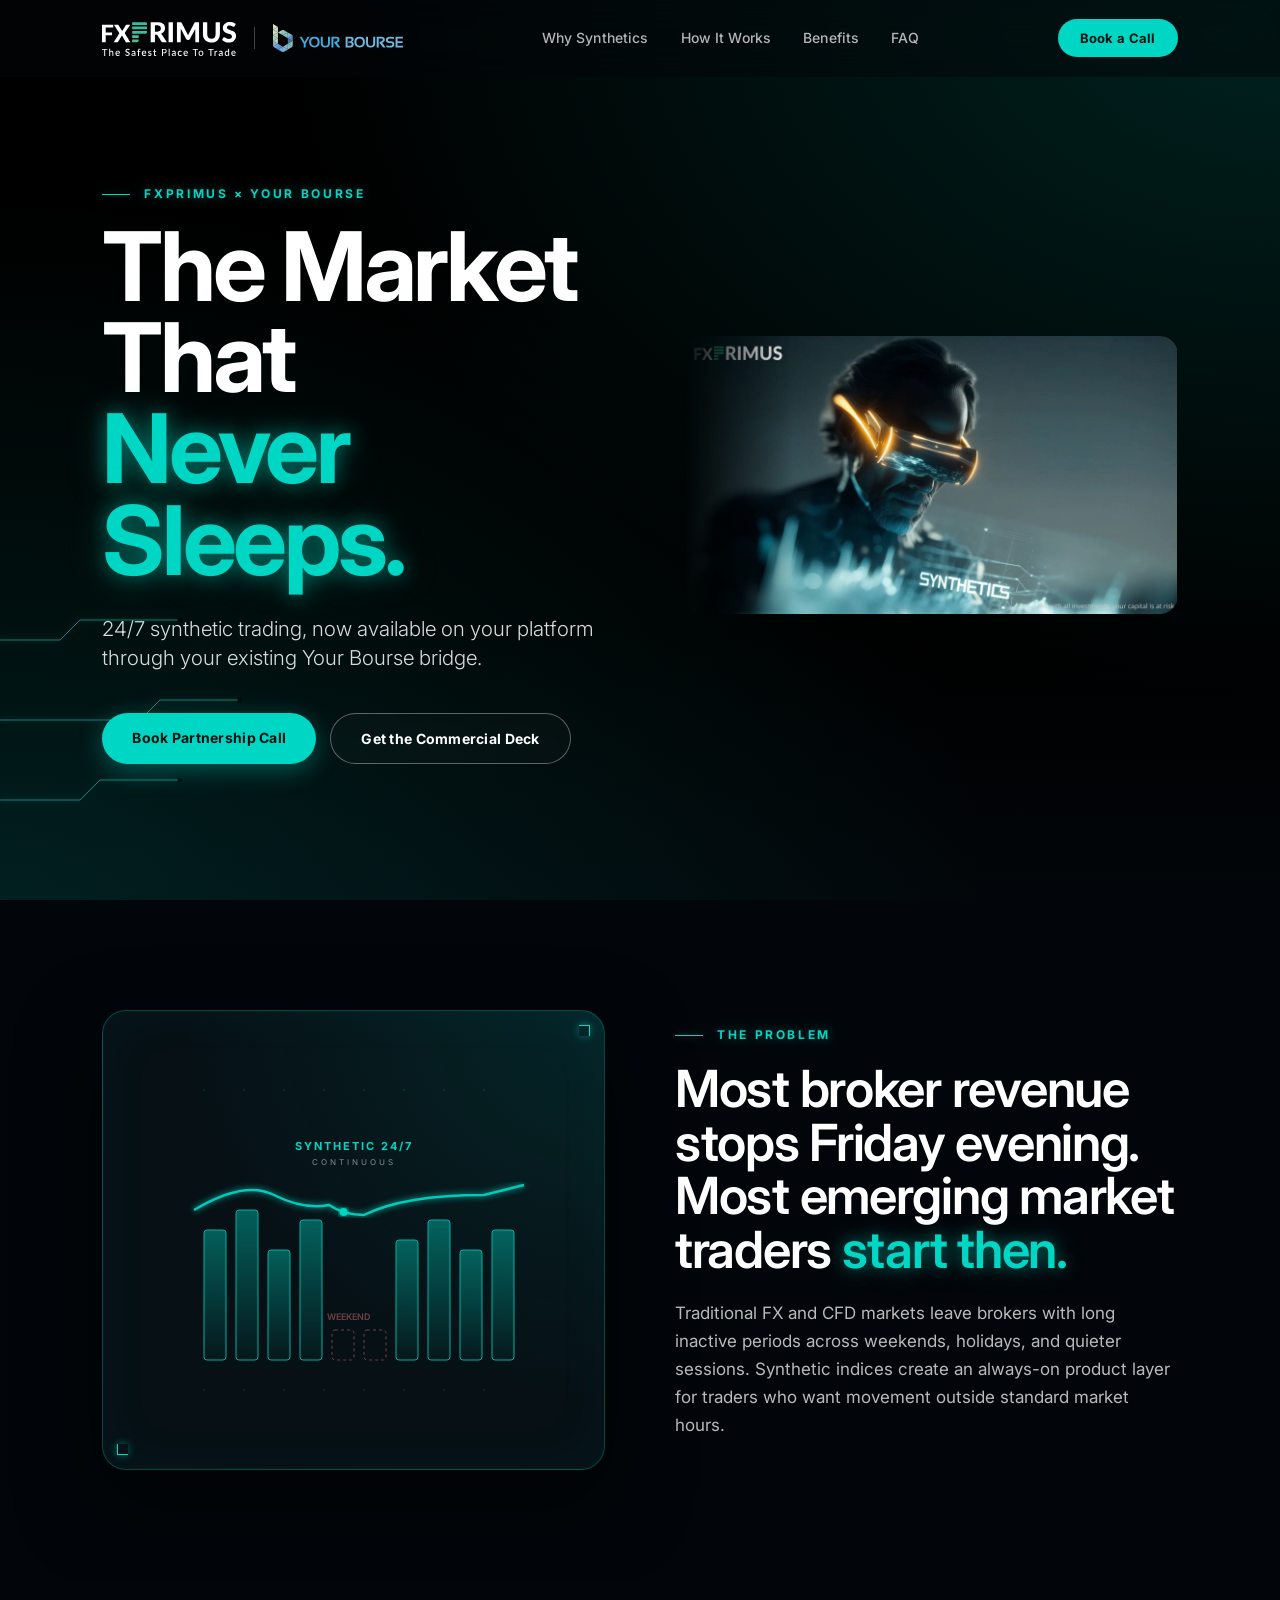
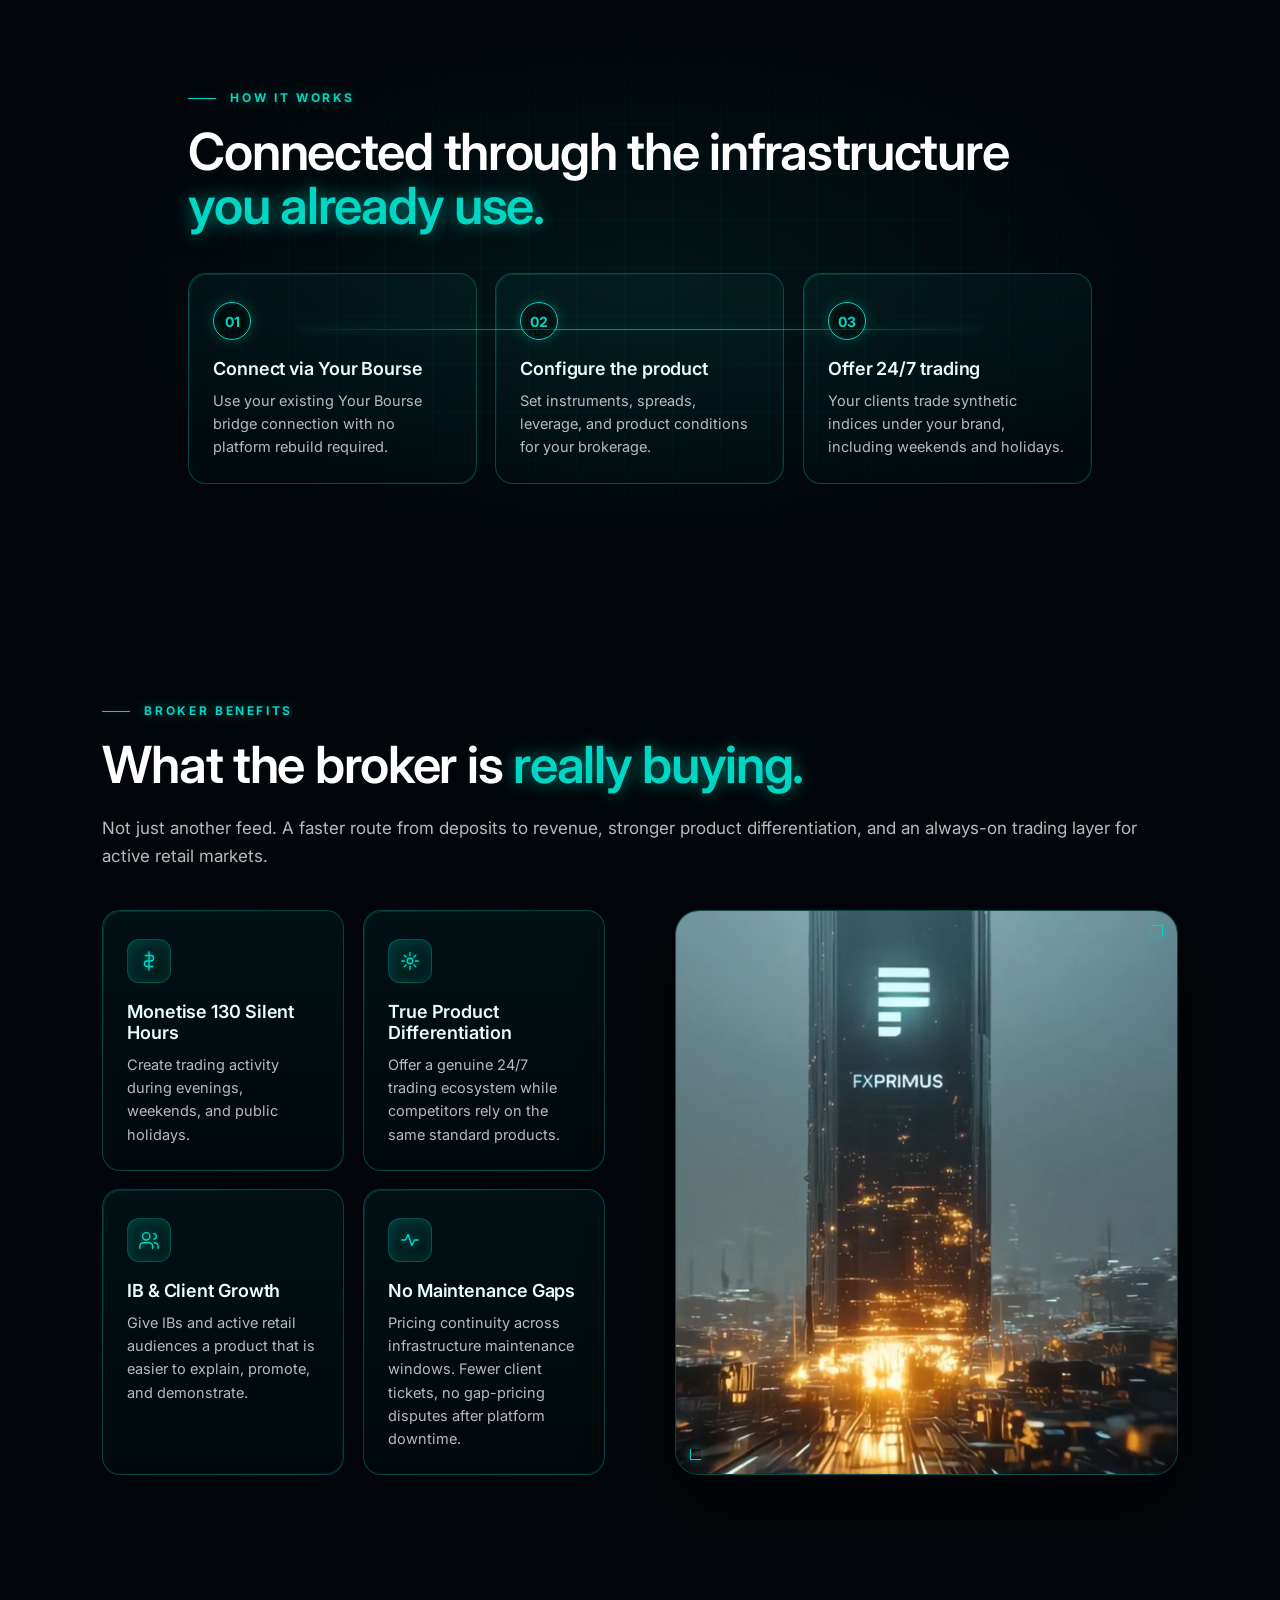
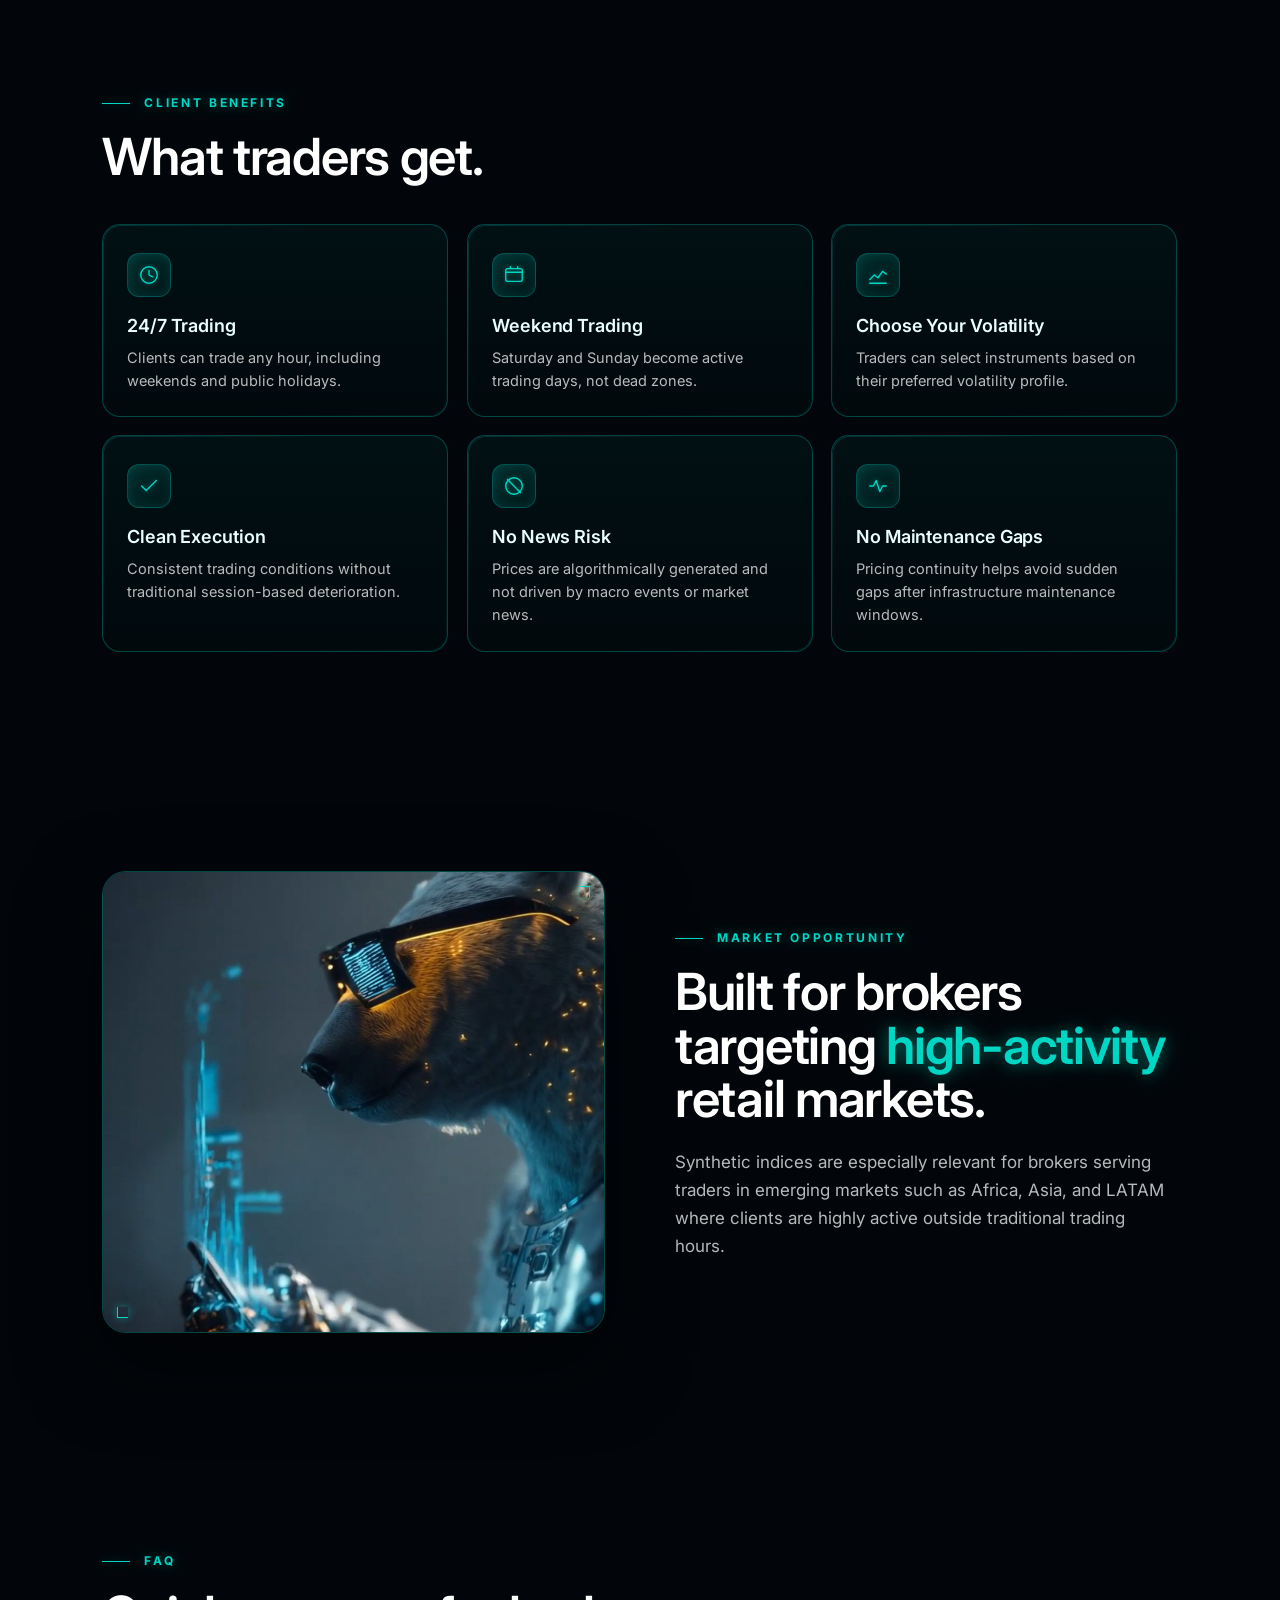
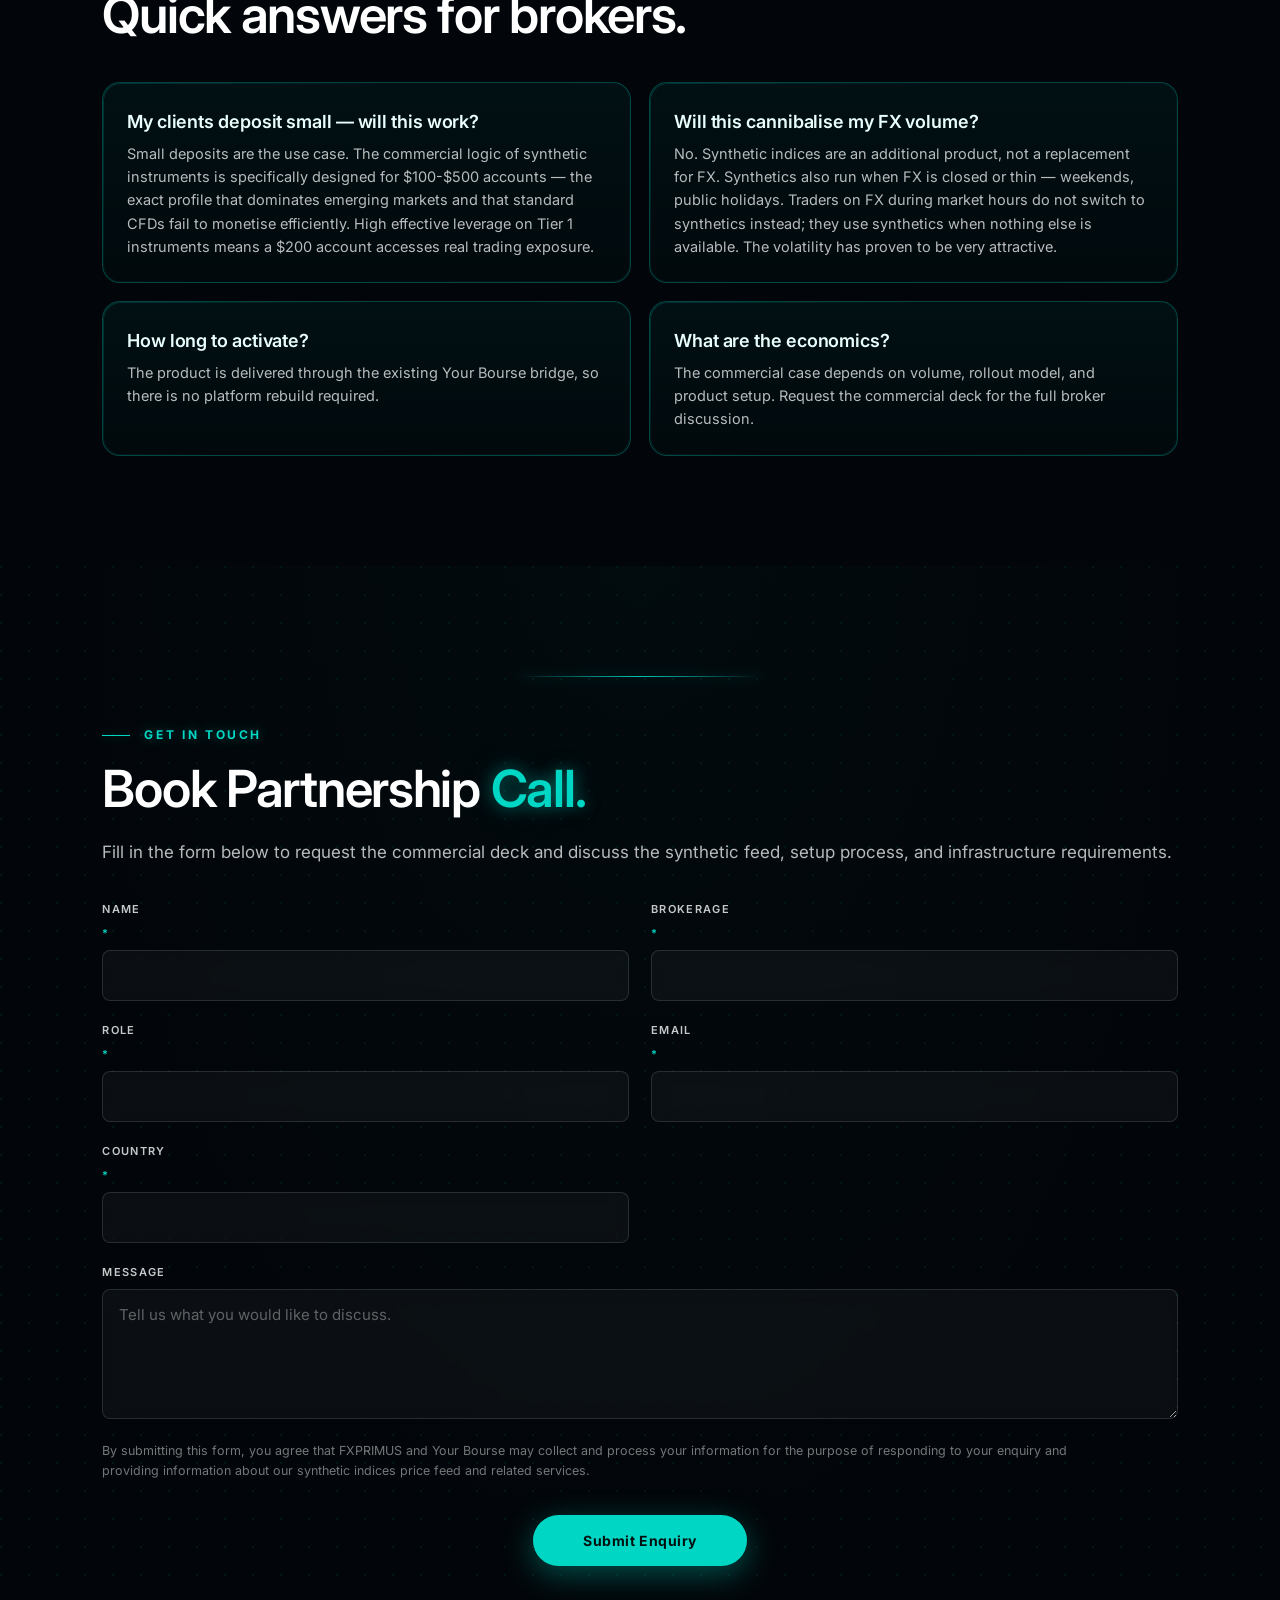
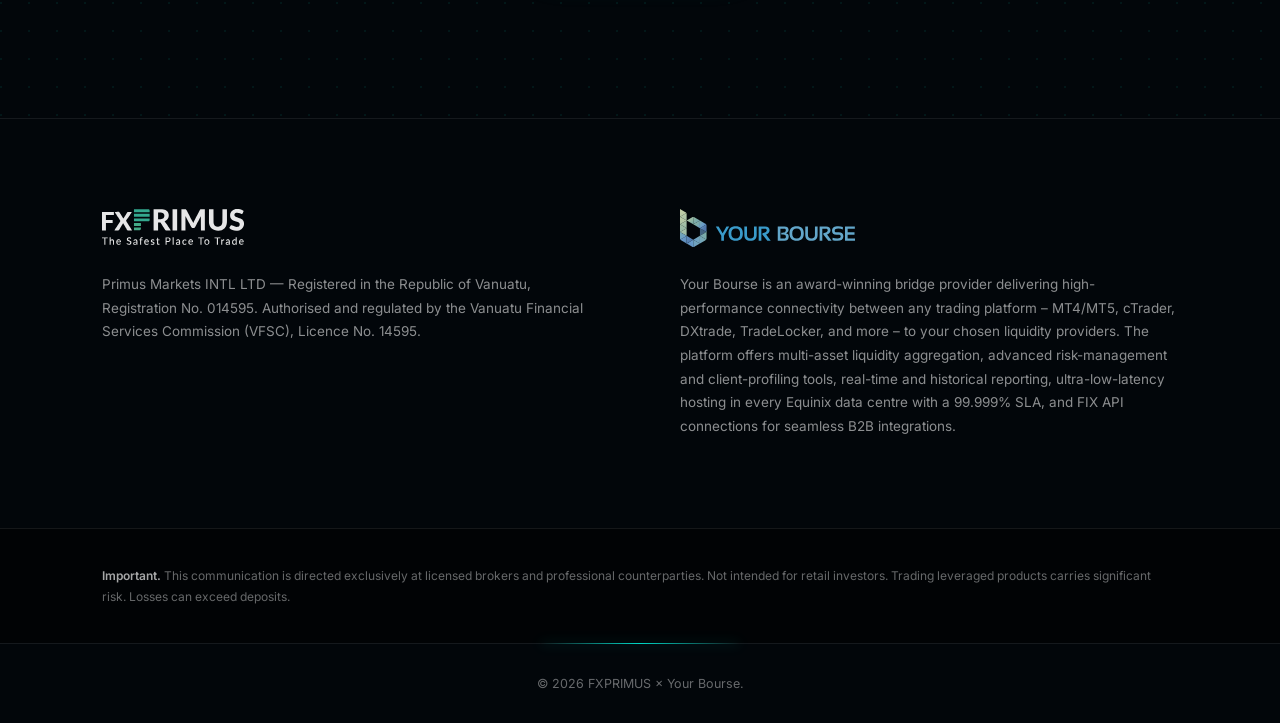
==== commit df210c6c: "Add files via upload" ====
--- a/index.html
+++ b/index.html
@@ -399,7 +399,6 @@
     /* ===== VISUAL CARDS (illustrations / SVG art / photos) ===== */
     .visual-card {
       position: relative;
-      align-self: stretch;
       min-height: 460px;
       border-radius: 24px;
       overflow: hidden;
@@ -445,13 +444,6 @@
       height: 100%;
       min-height: 460px;
       object-fit: cover;
-    }
-
-    /* Videos use contain so they're never upscaled past their native resolution.
-       Trades container-filling for sharpness. The card's background fills the
-       gap above and below. */
-    .visual-card video {
-      object-fit: contain;
     }
 
     /* SVG illustration sized inside a card */
@@ -1184,13 +1176,13 @@
   </section>
 
   <!-- ============== SECTION 3: BROKER BENEFITS ============== -->
-  <section class="grid-2">
-    <div>
-      <div class="section-label">Broker Benefits</div>
-      <h2>What the broker is <span class="glow">really buying.</span></h2>
-      <p>Not just another feed. A faster route from deposits to revenue, stronger product differentiation, and an always-on trading layer for active retail markets.</p>
-
-      <div class="cards cards-stacked">
+  <section>
+    <div class="section-label">Broker Benefits</div>
+    <h2>What the broker is <span class="glow">really buying.</span></h2>
+    <p>Not just another feed. A faster route from deposits to revenue, stronger product differentiation, and an always-on trading layer for active retail markets.</p>
+
+    <div class="grid-2" style="margin-top: 40px; align-items: stretch;">
+      <div class="cards cards-stacked" style="margin-top: 0;">
         <div class="card">
           <div class="card-icon">
             <svg viewBox="0 0 24 24"><path d="M12 2 V22"/><path d="M8 6 H14 A3 3 0 0 1 14 12 H10 A3 3 0 0 0 10 18 H16"/></svg>
@@ -1220,10 +1212,11 @@
           <p>Pricing continuity across infrastructure maintenance windows. Fewer client tickets, no gap-pricing disputes after platform downtime.</p>
         </div>
       </div>
-    </div>
-
-    <div class="visual-card">
-      <img src="assets/tower-broker.png" alt="FXPRIMUS tower &mdash; institutional broker infrastructure" onerror="this.style.display='none'; this.parentElement.classList.add('svg-fallback');">
+
+      <div class="visual-card">
+        <video class="visual-card-video" autoplay muted loop playsinline preload="auto" poster="assets/tower-broker.png">
+          <source src="assets/tower-broker.mp4" type="video/mp4">
+        </video>
       <!-- Fallback SVG art if photo doesn't load -->
       <svg class="svg-art" viewBox="0 0 380 380" xmlns="http://www.w3.org/2000/svg" style="display:none" aria-hidden="true">
         <defs>
@@ -1242,6 +1235,7 @@
         <circle cx="190" cy="190" r="90" fill="none" stroke="#00d6c4" stroke-width="0.5" stroke-dasharray="2,4" opacity="0.5"/>
         <circle cx="190" cy="190" r="130" fill="none" stroke="#00d6c4" stroke-width="0.5" stroke-dasharray="2,8" opacity="0.3"/>
       </svg>
+    </div>
     </div>
   </section>
 
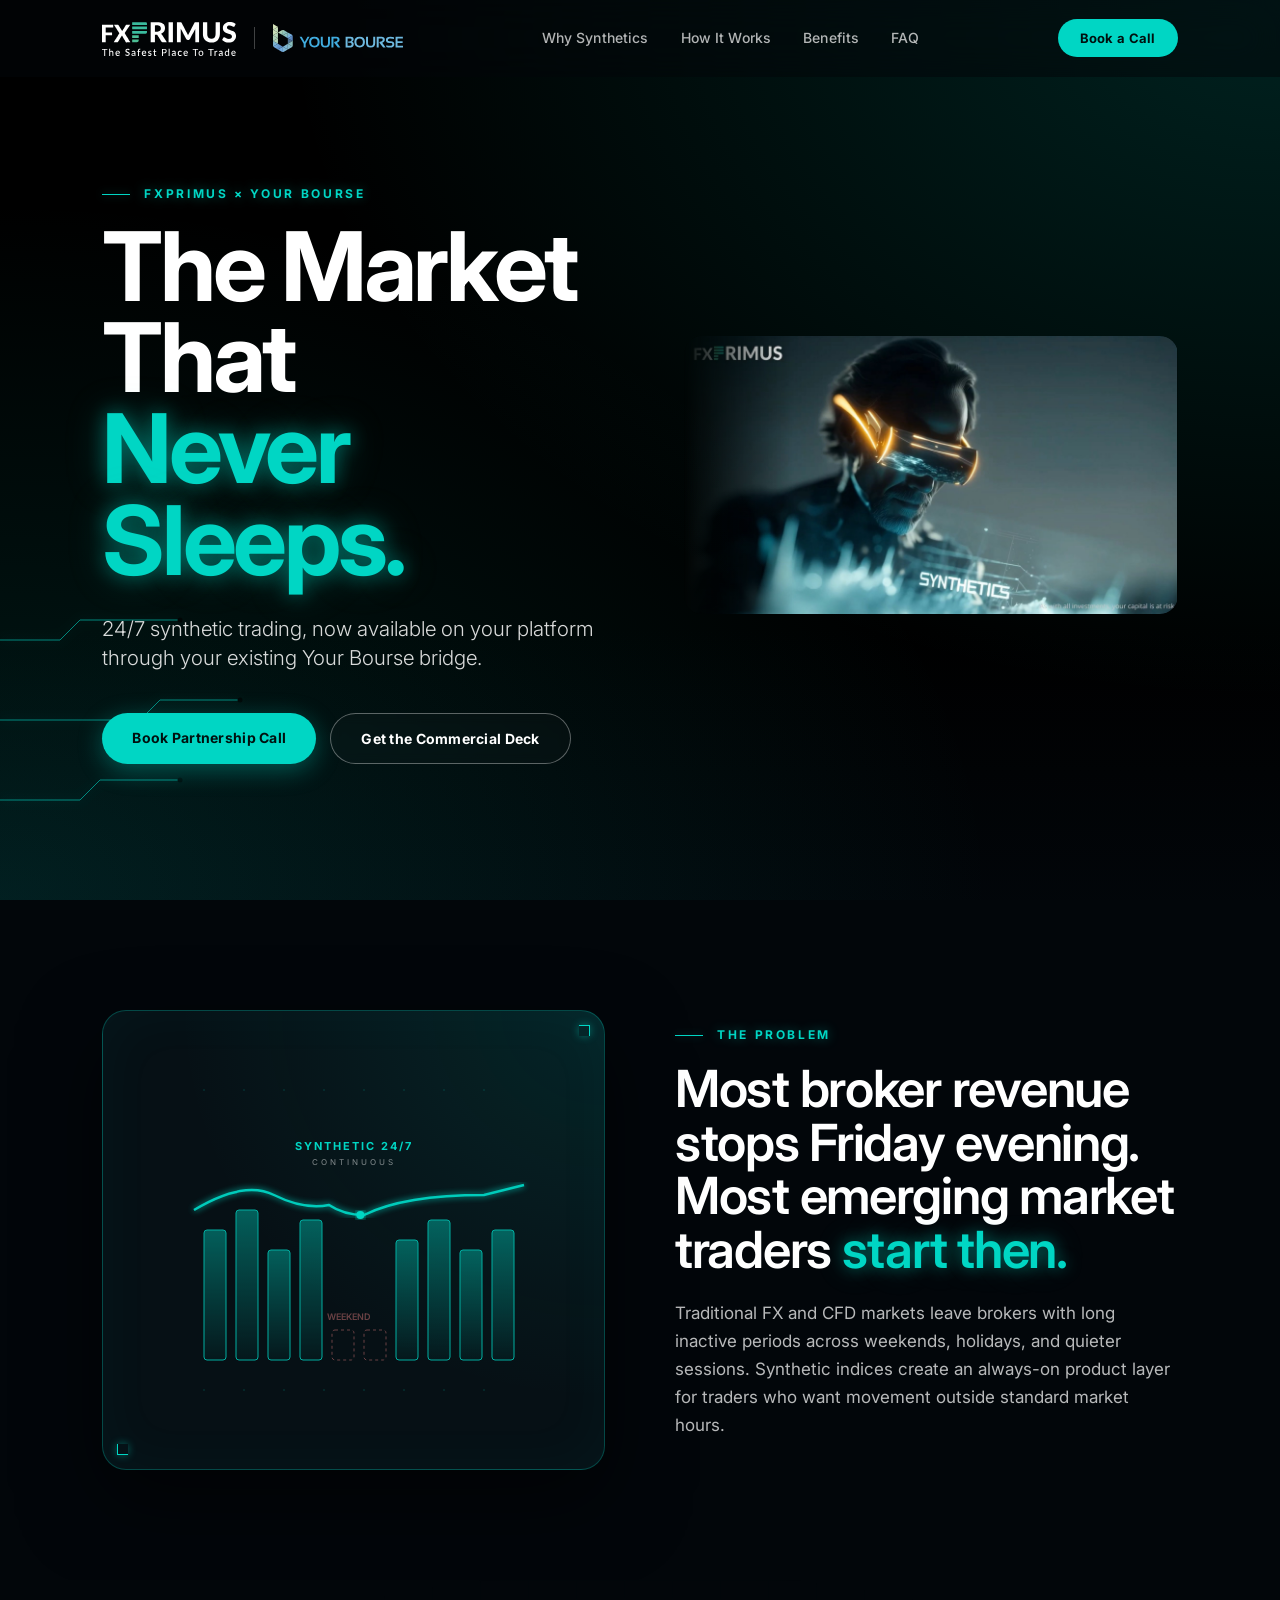
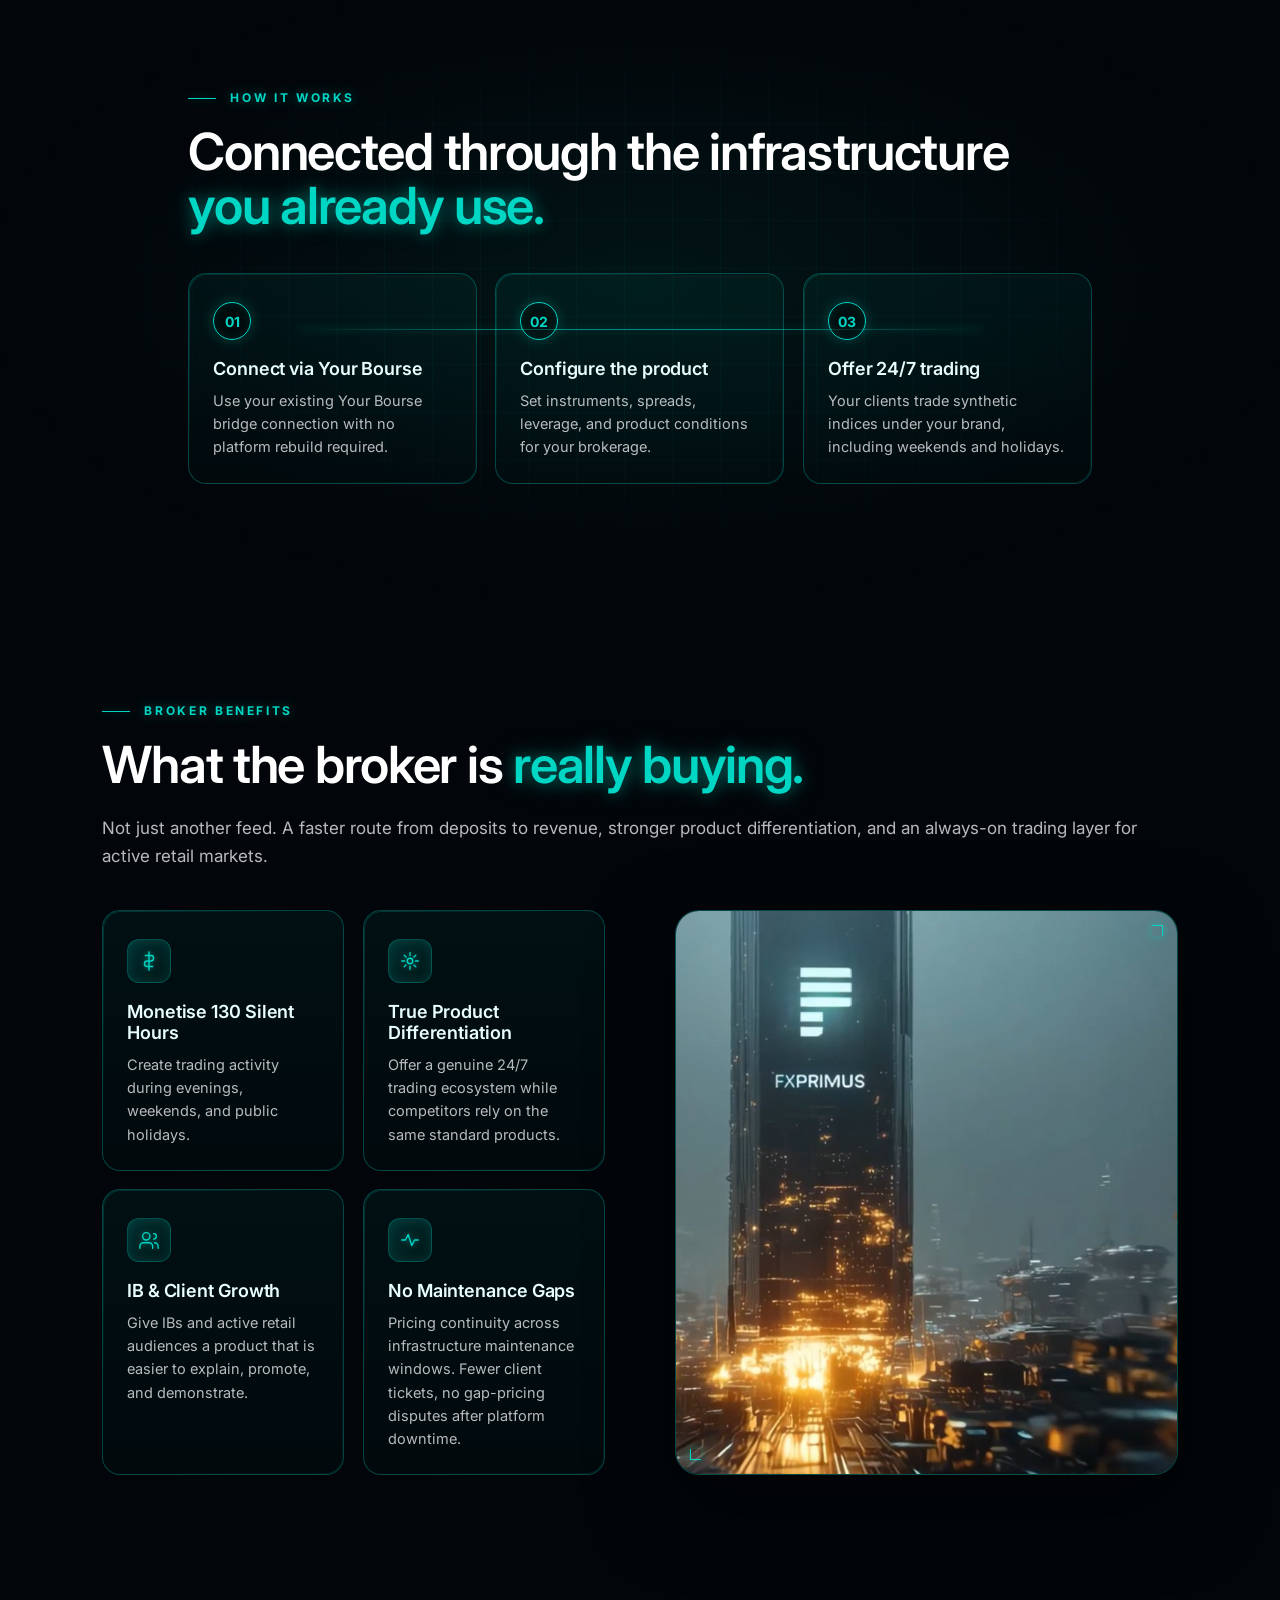
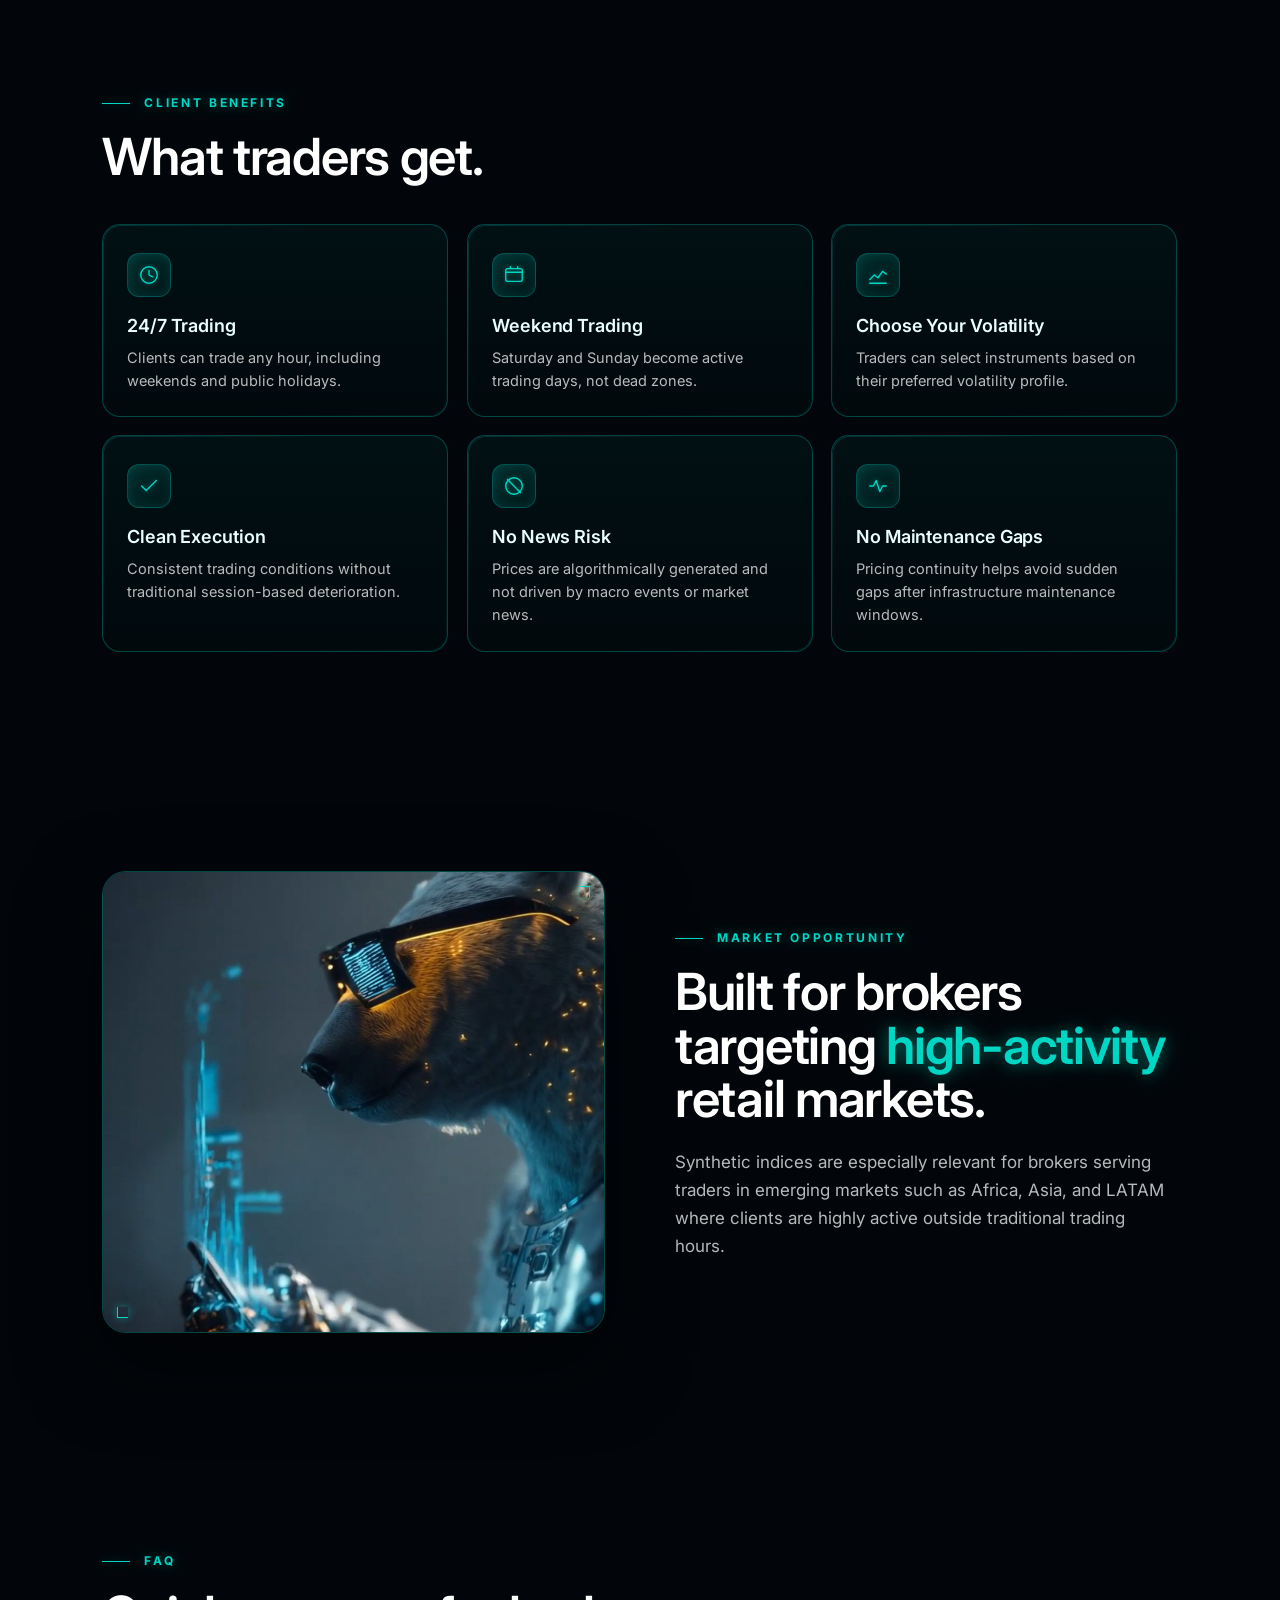
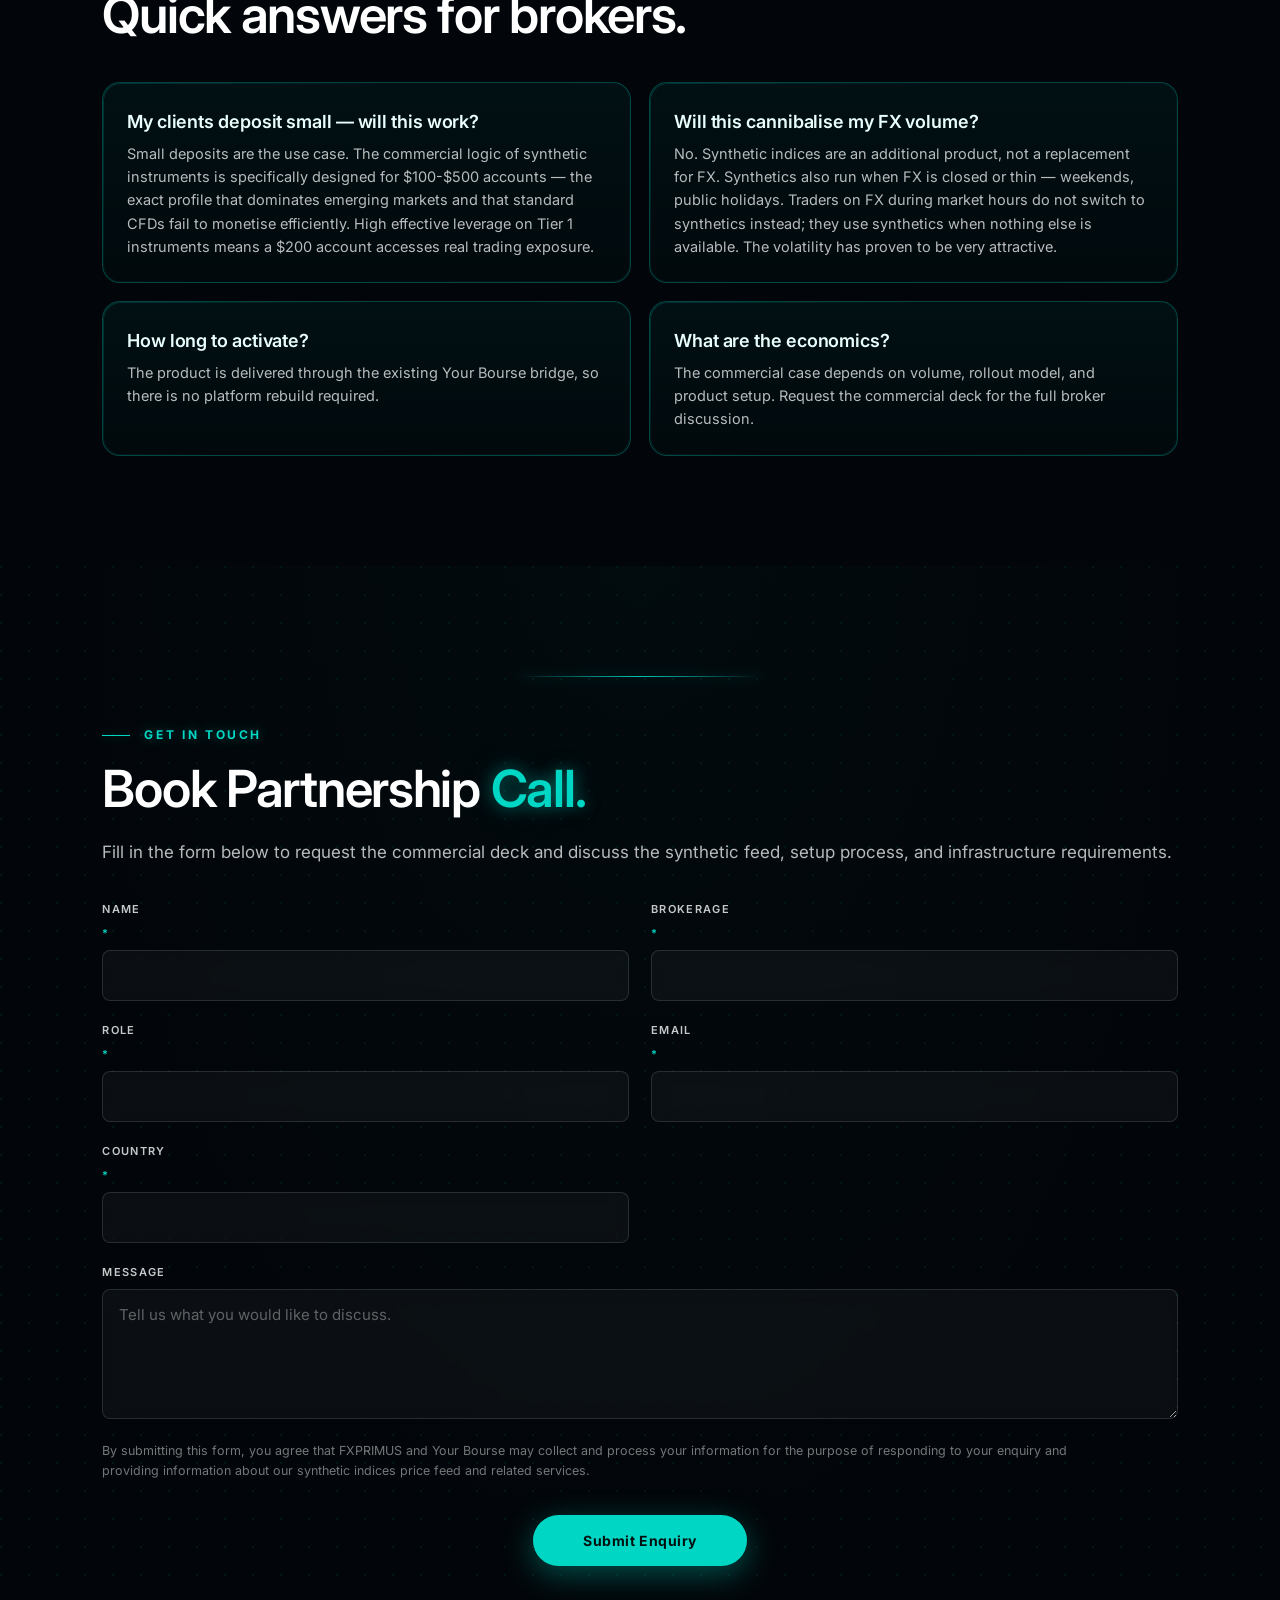
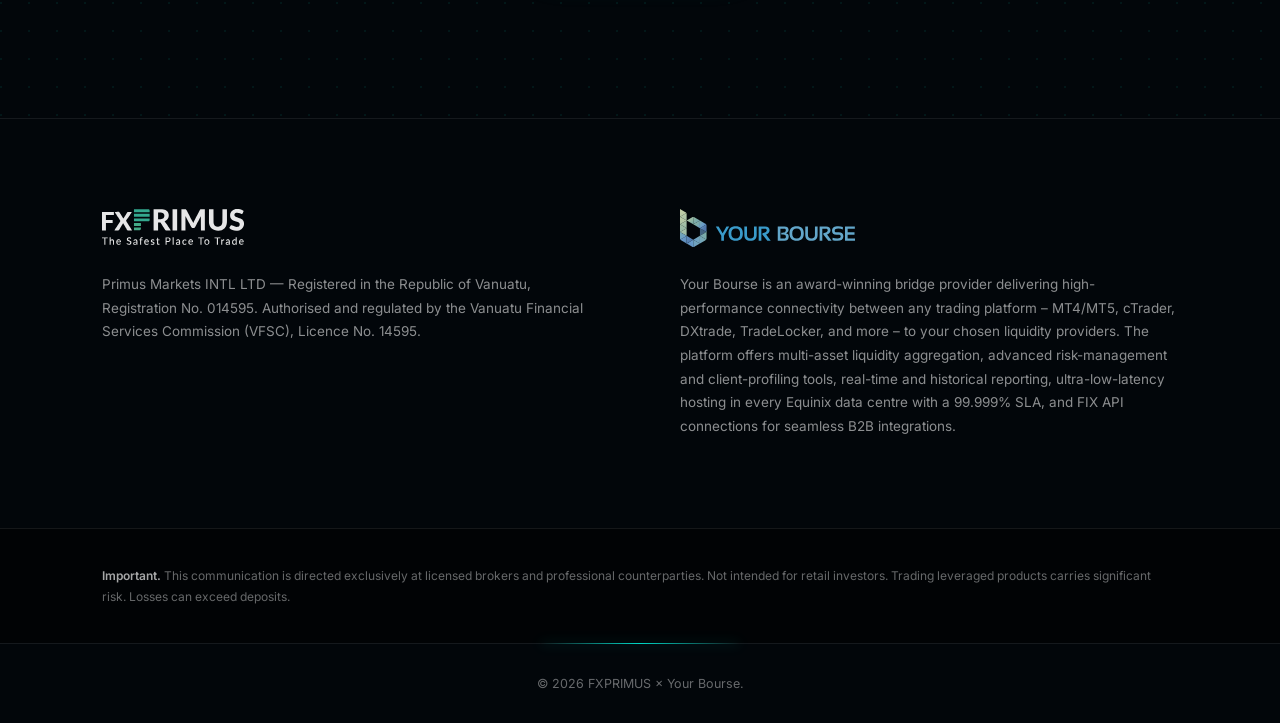
==== commit b73dec82: "Add files via upload" ====
--- a/index.html
+++ b/index.html
@@ -1214,7 +1214,7 @@
       </div>
 
       <div class="visual-card">
-        <video class="visual-card-video" autoplay muted loop playsinline preload="auto" poster="assets/tower-broker.png">
+        <video class="visual-card-video" autoplay muted loop playsinline preload="auto" poster="assets/tower-broker.png" style="object-position: 60% center;">
           <source src="assets/tower-broker.mp4" type="video/mp4">
         </video>
       <!-- Fallback SVG art if photo doesn't load -->
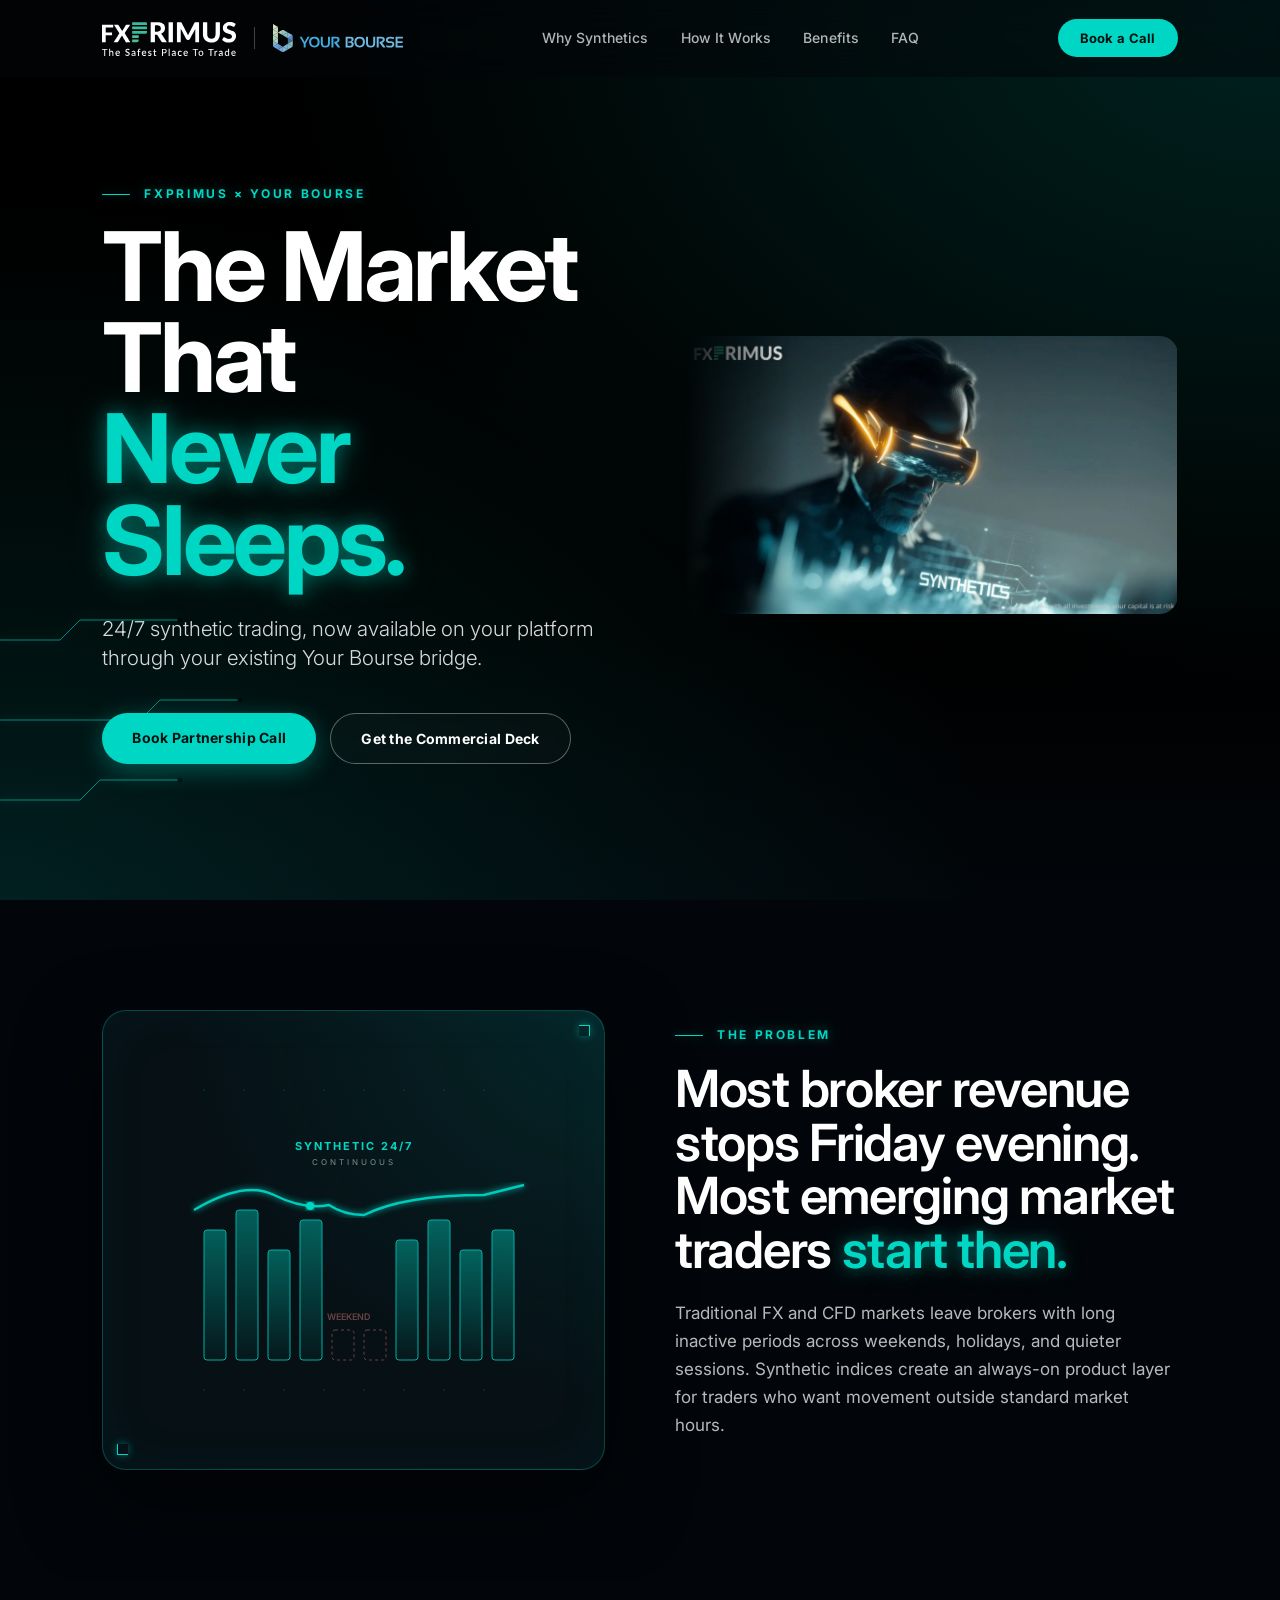
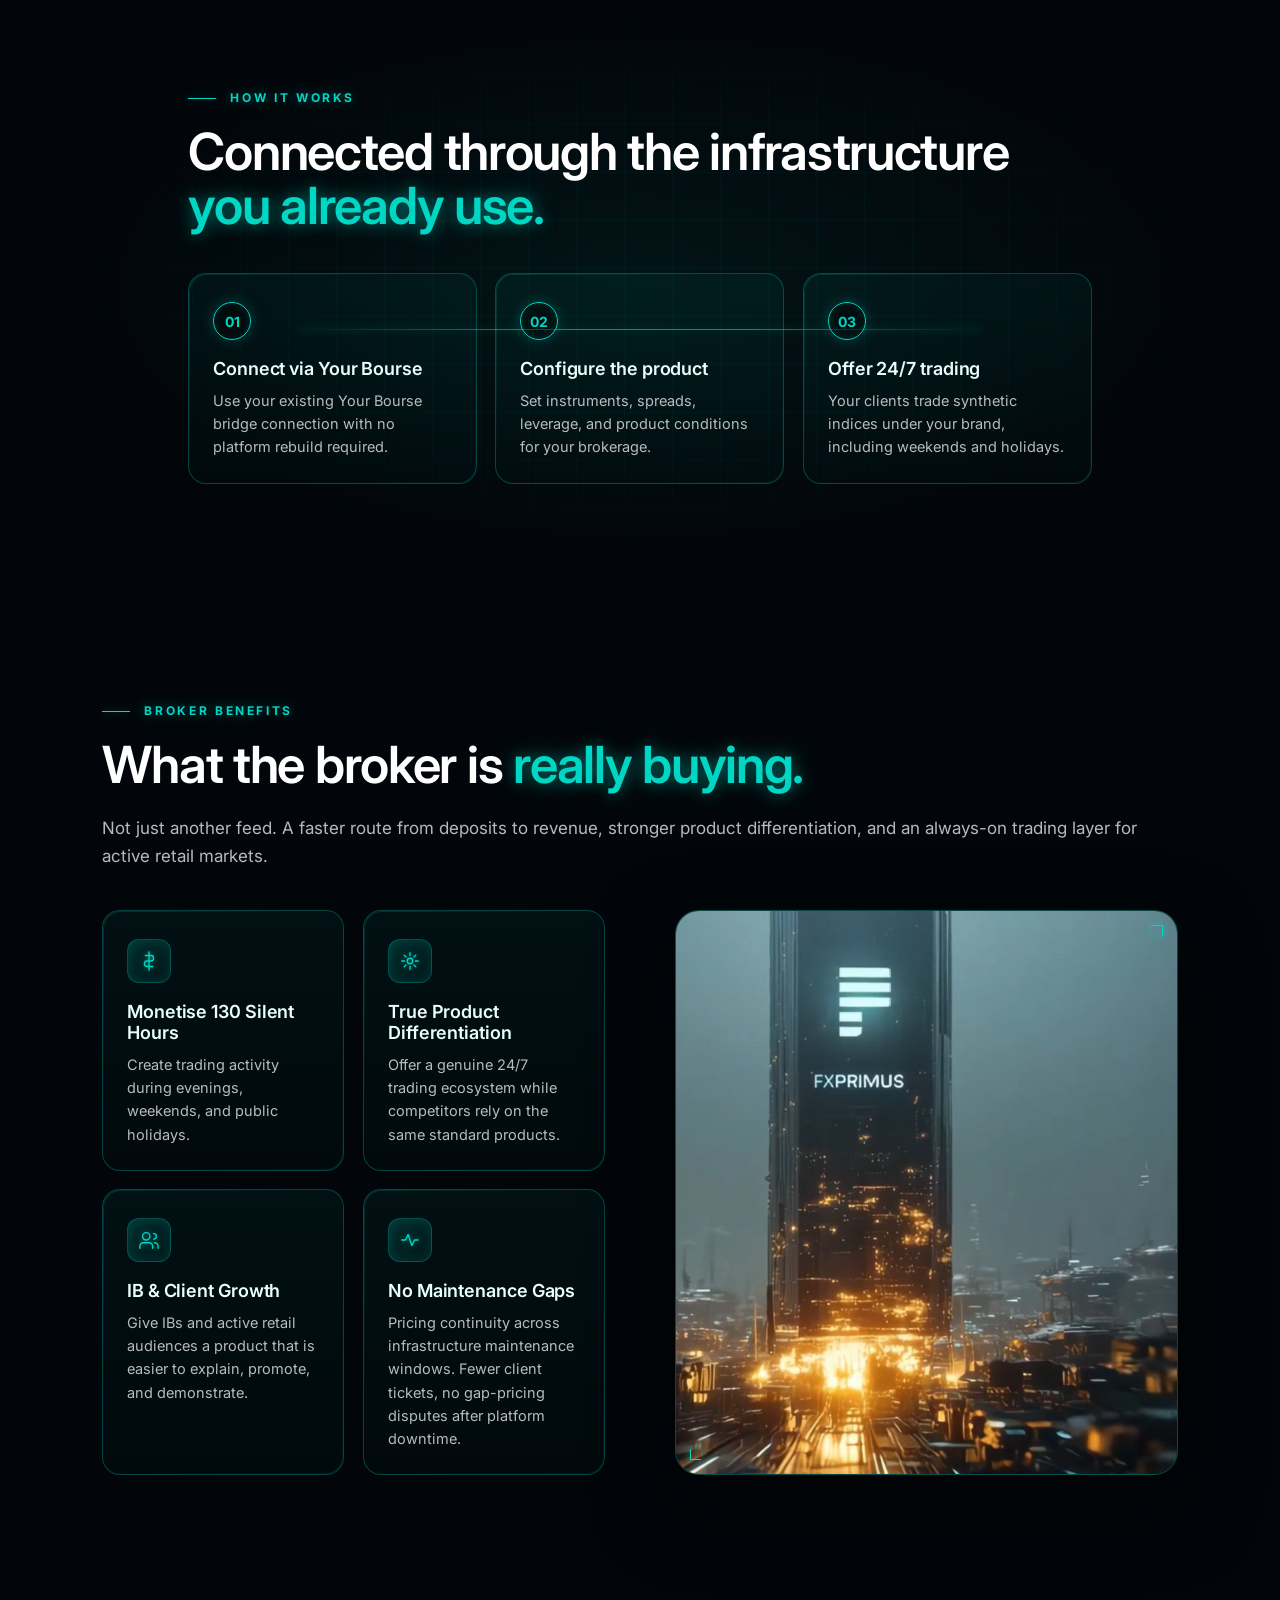
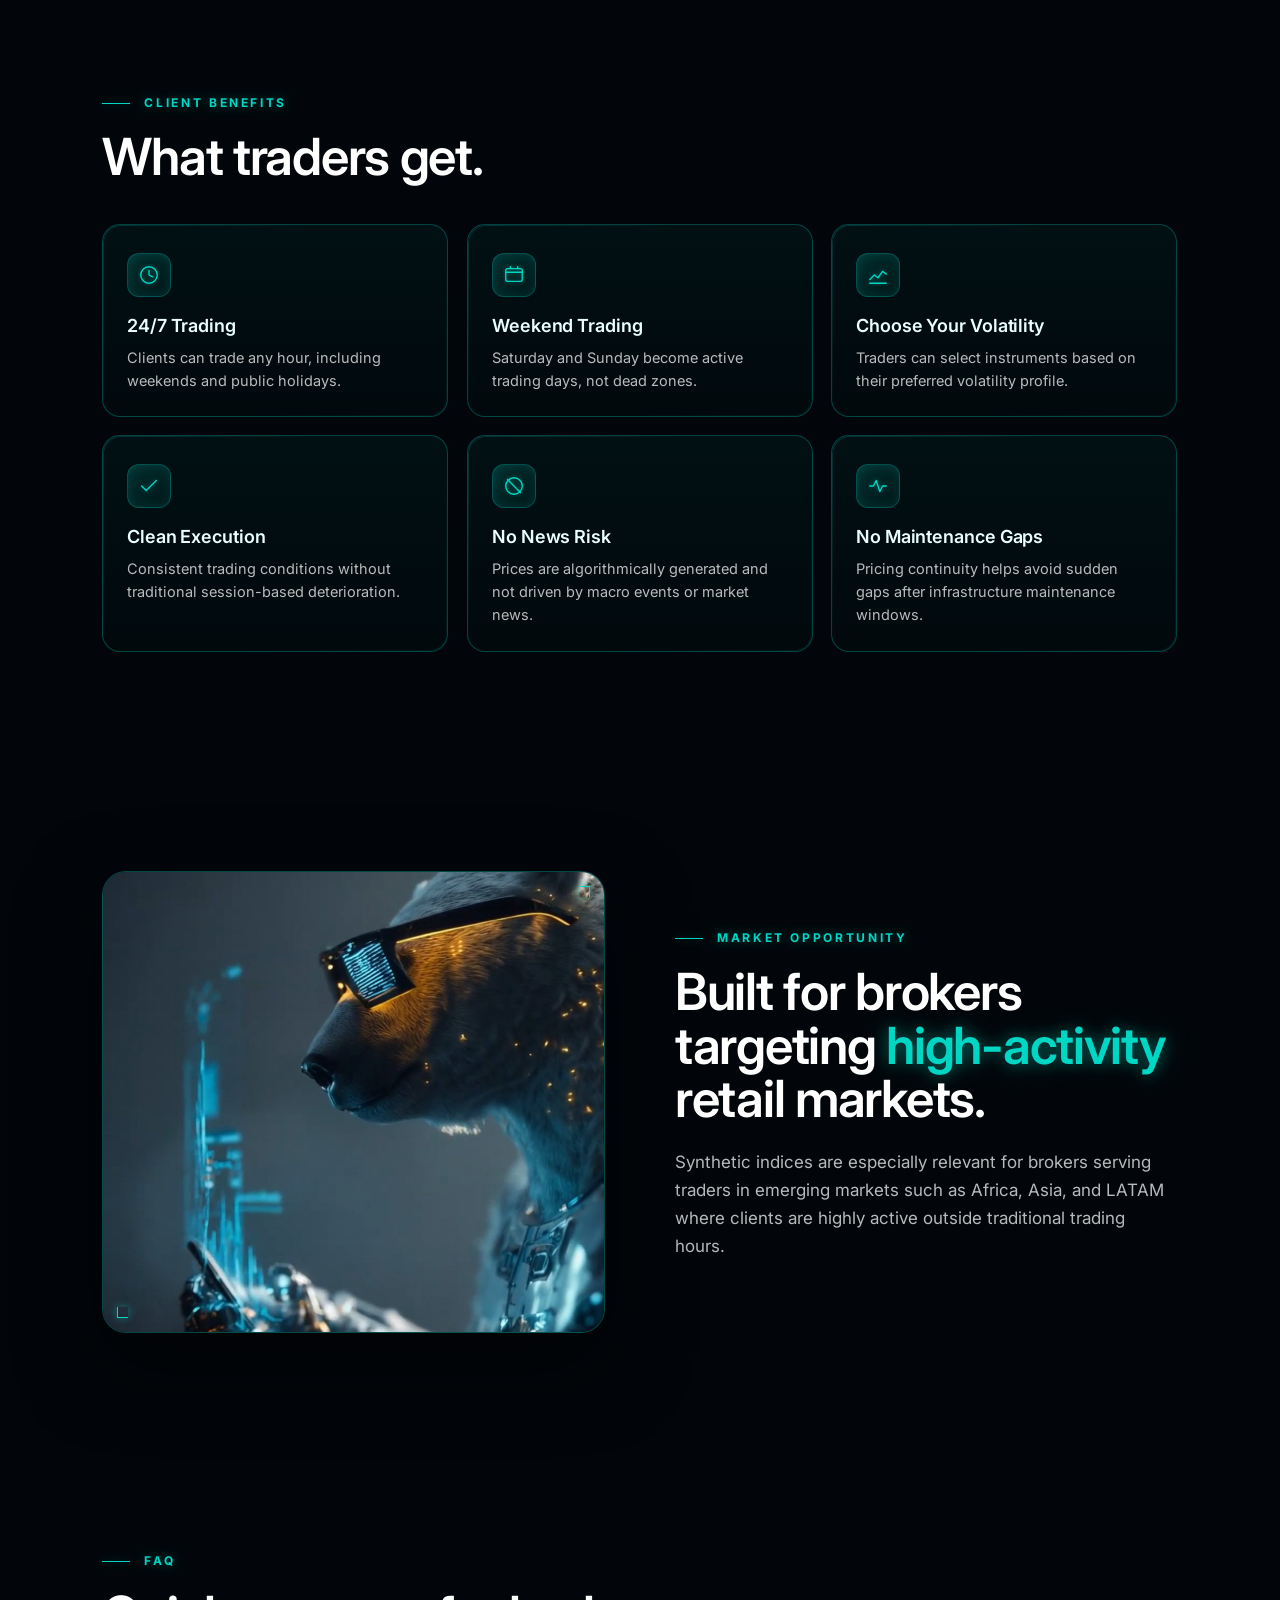
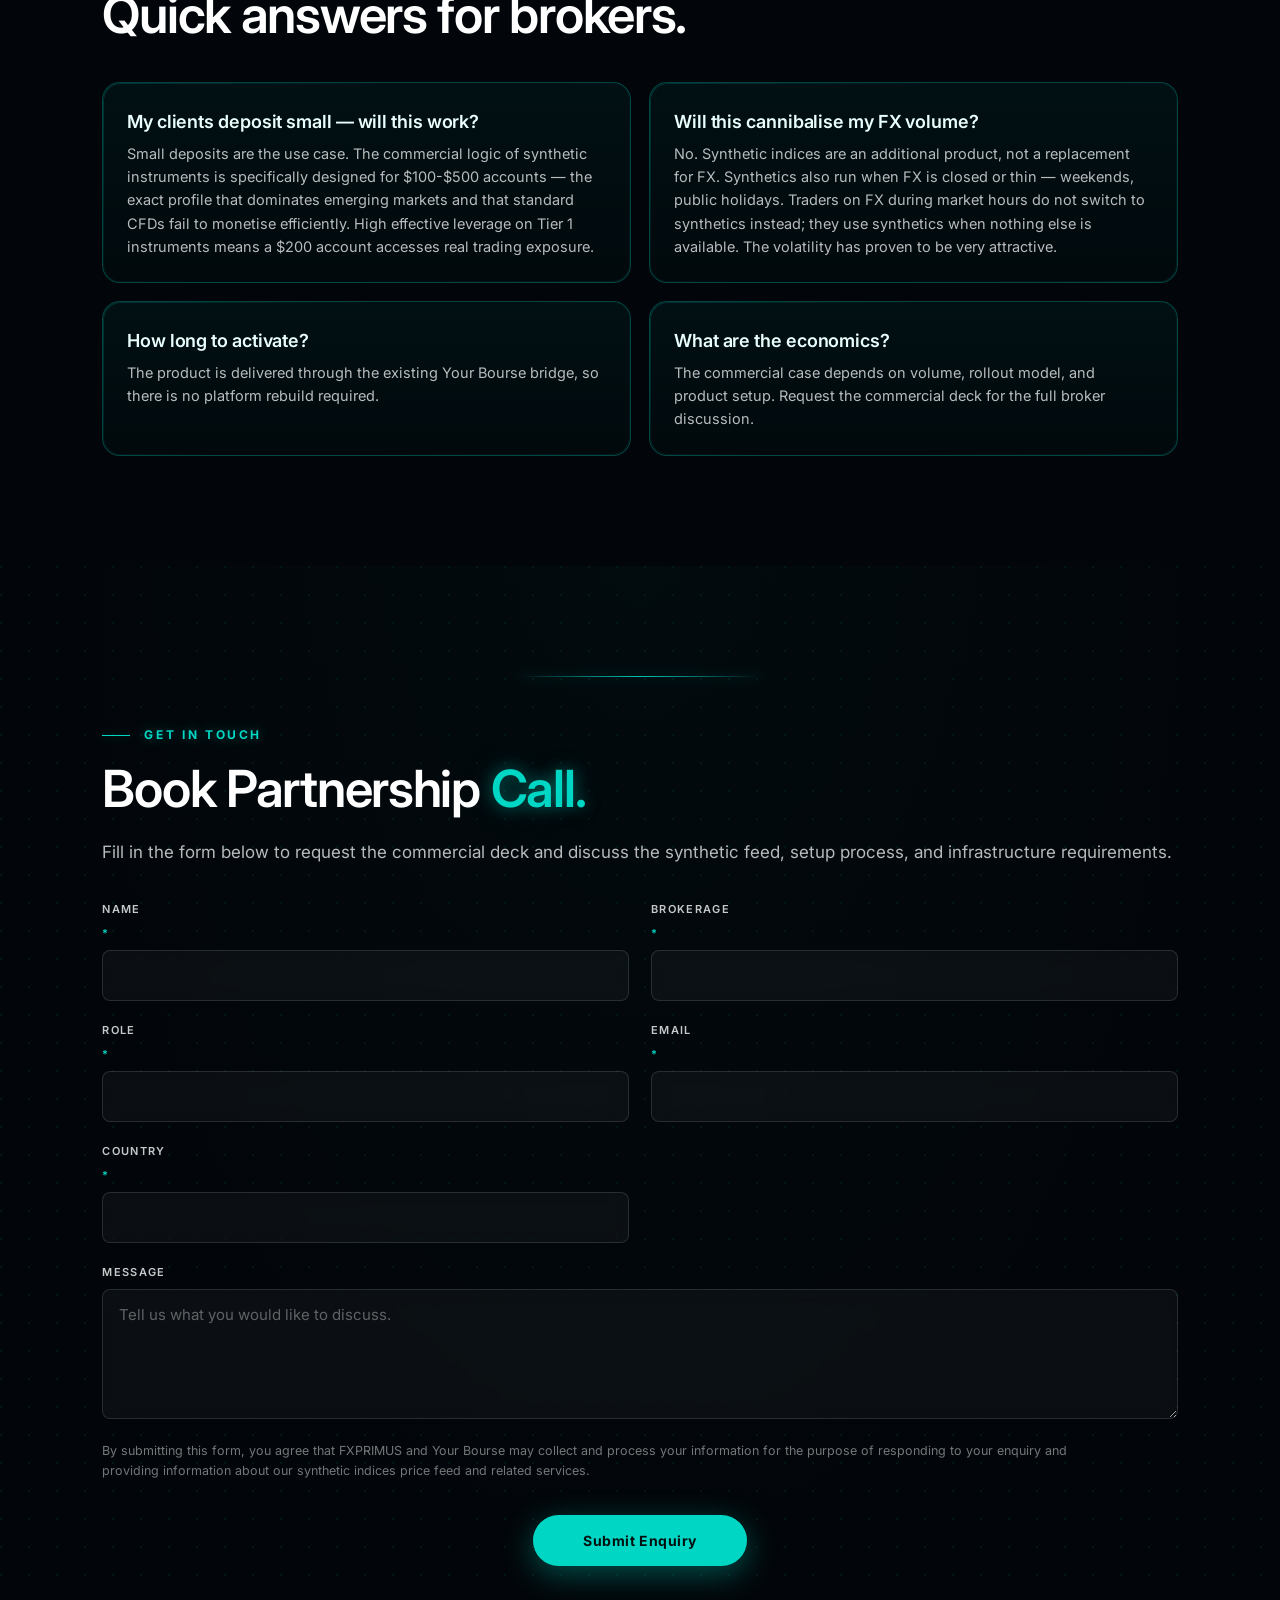
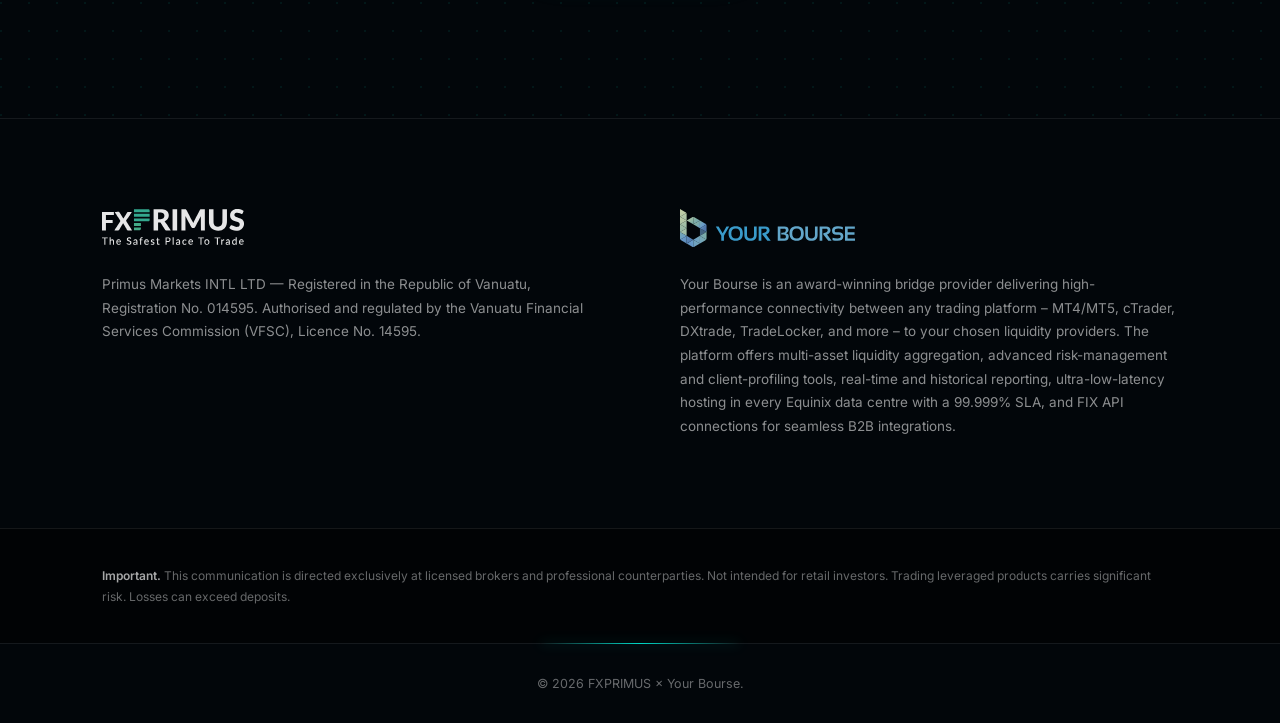
==== commit 73950fdc: "Add files via upload" ====
--- a/index.html
+++ b/index.html
@@ -1214,7 +1214,7 @@
       </div>
 
       <div class="visual-card">
-        <video class="visual-card-video" autoplay muted loop playsinline preload="auto" poster="assets/tower-broker.png" style="object-position: 60% center;">
+        <video class="visual-card-video" autoplay muted loop playsinline preload="auto" poster="assets/tower-broker.png" style="object-position: 55% center;">
           <source src="assets/tower-broker.mp4" type="video/mp4">
         </video>
       <!-- Fallback SVG art if photo doesn't load -->
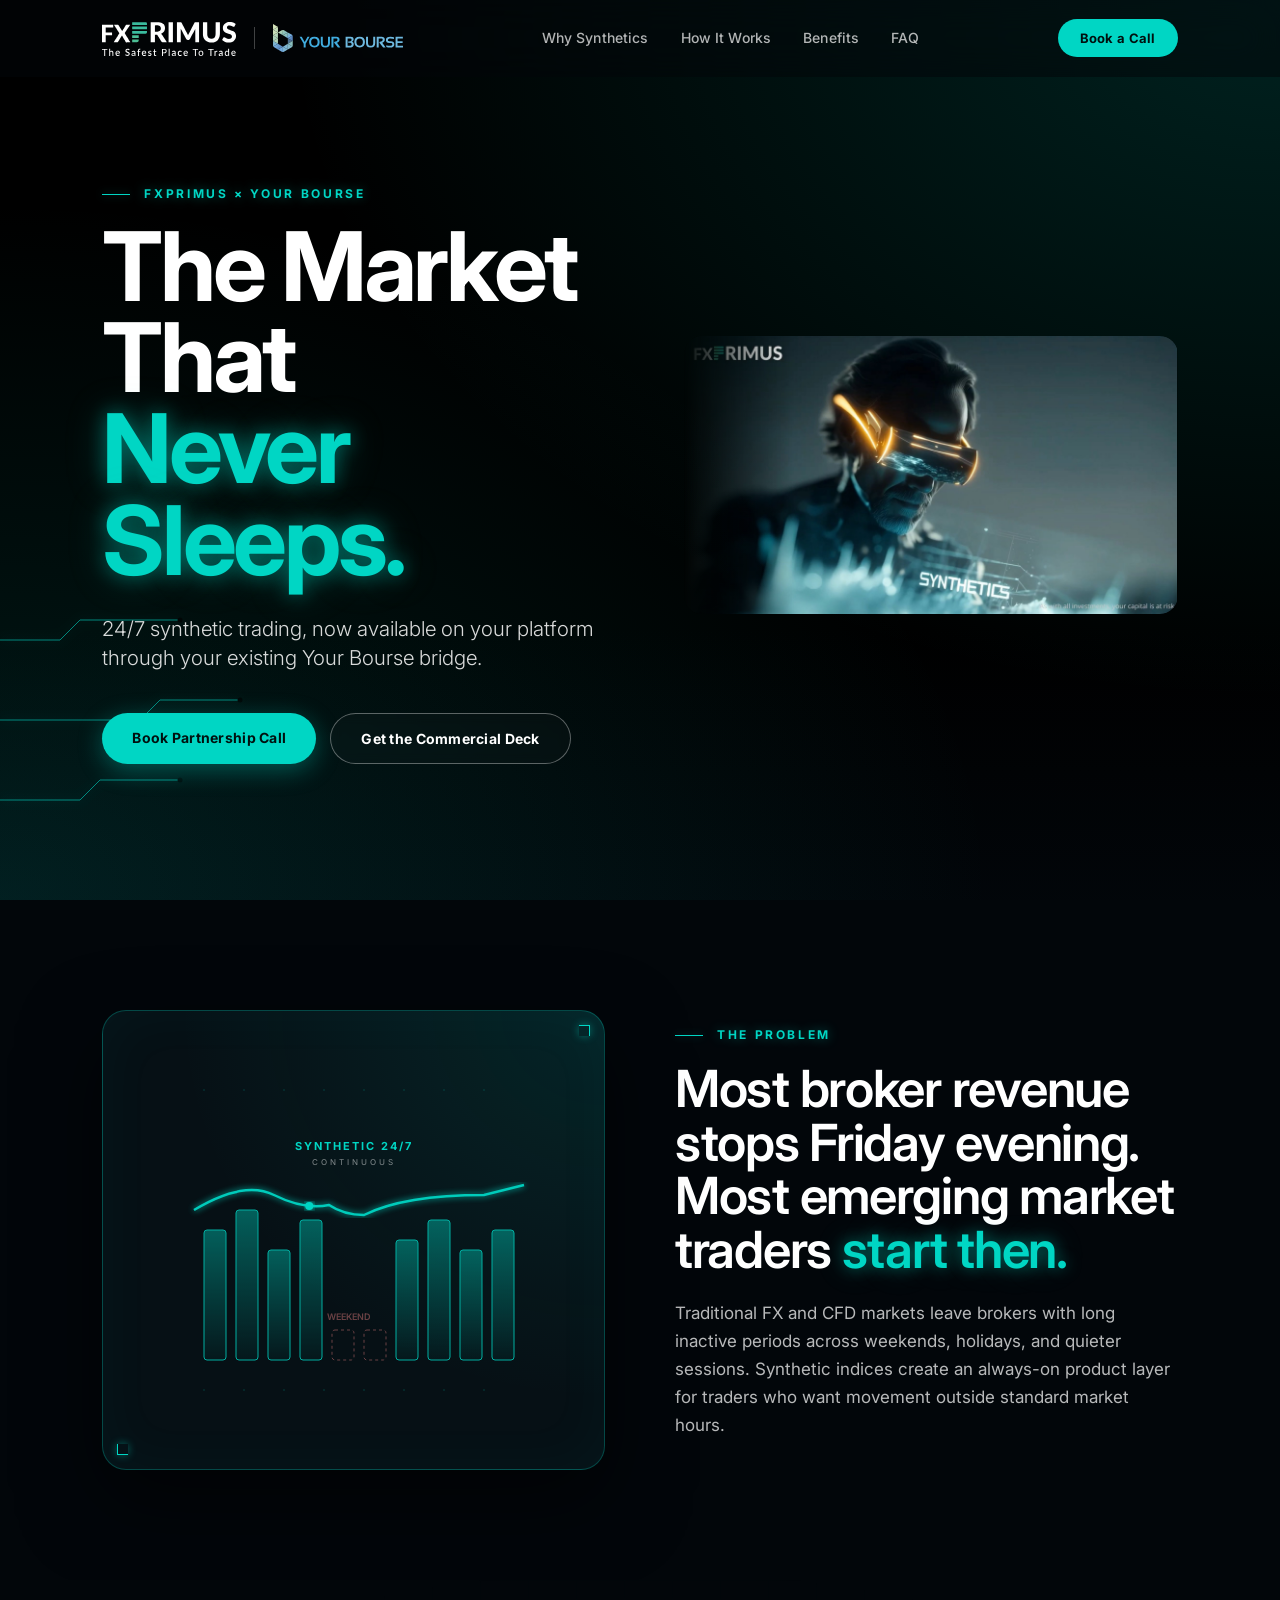
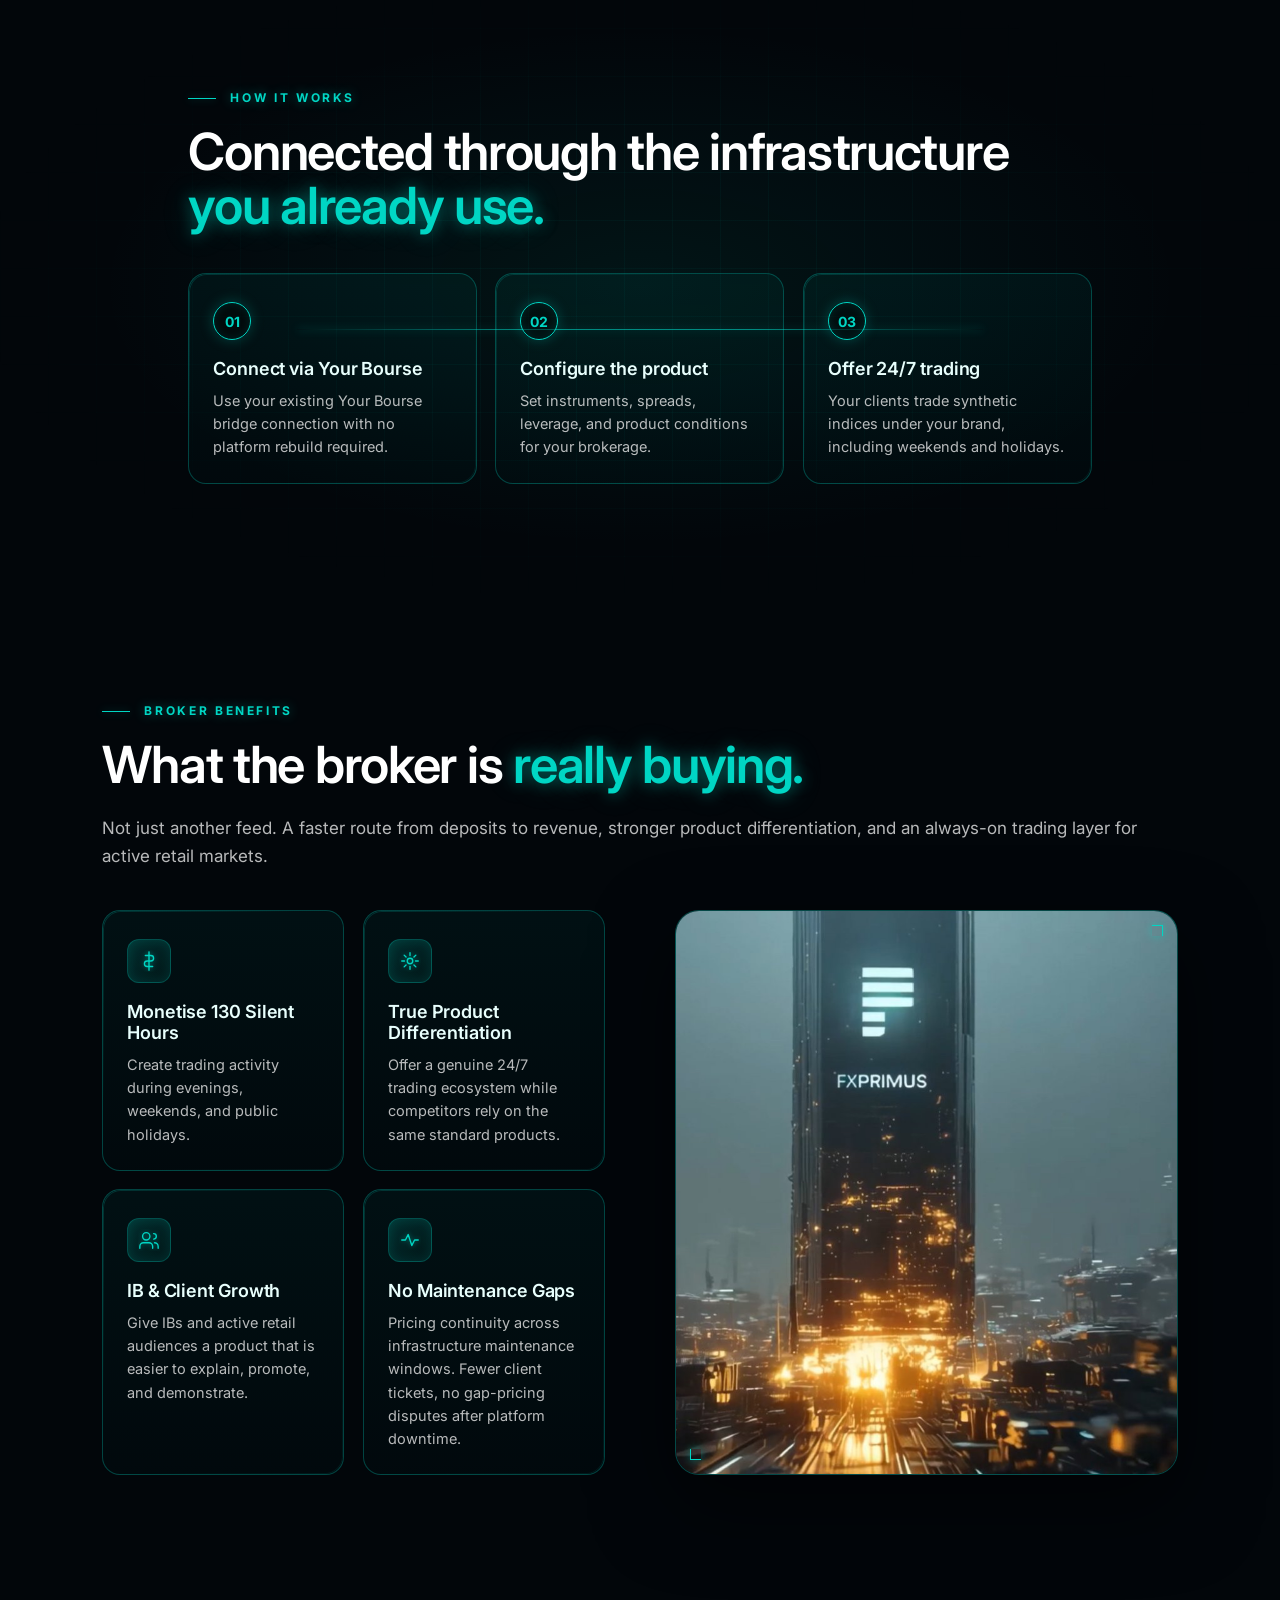
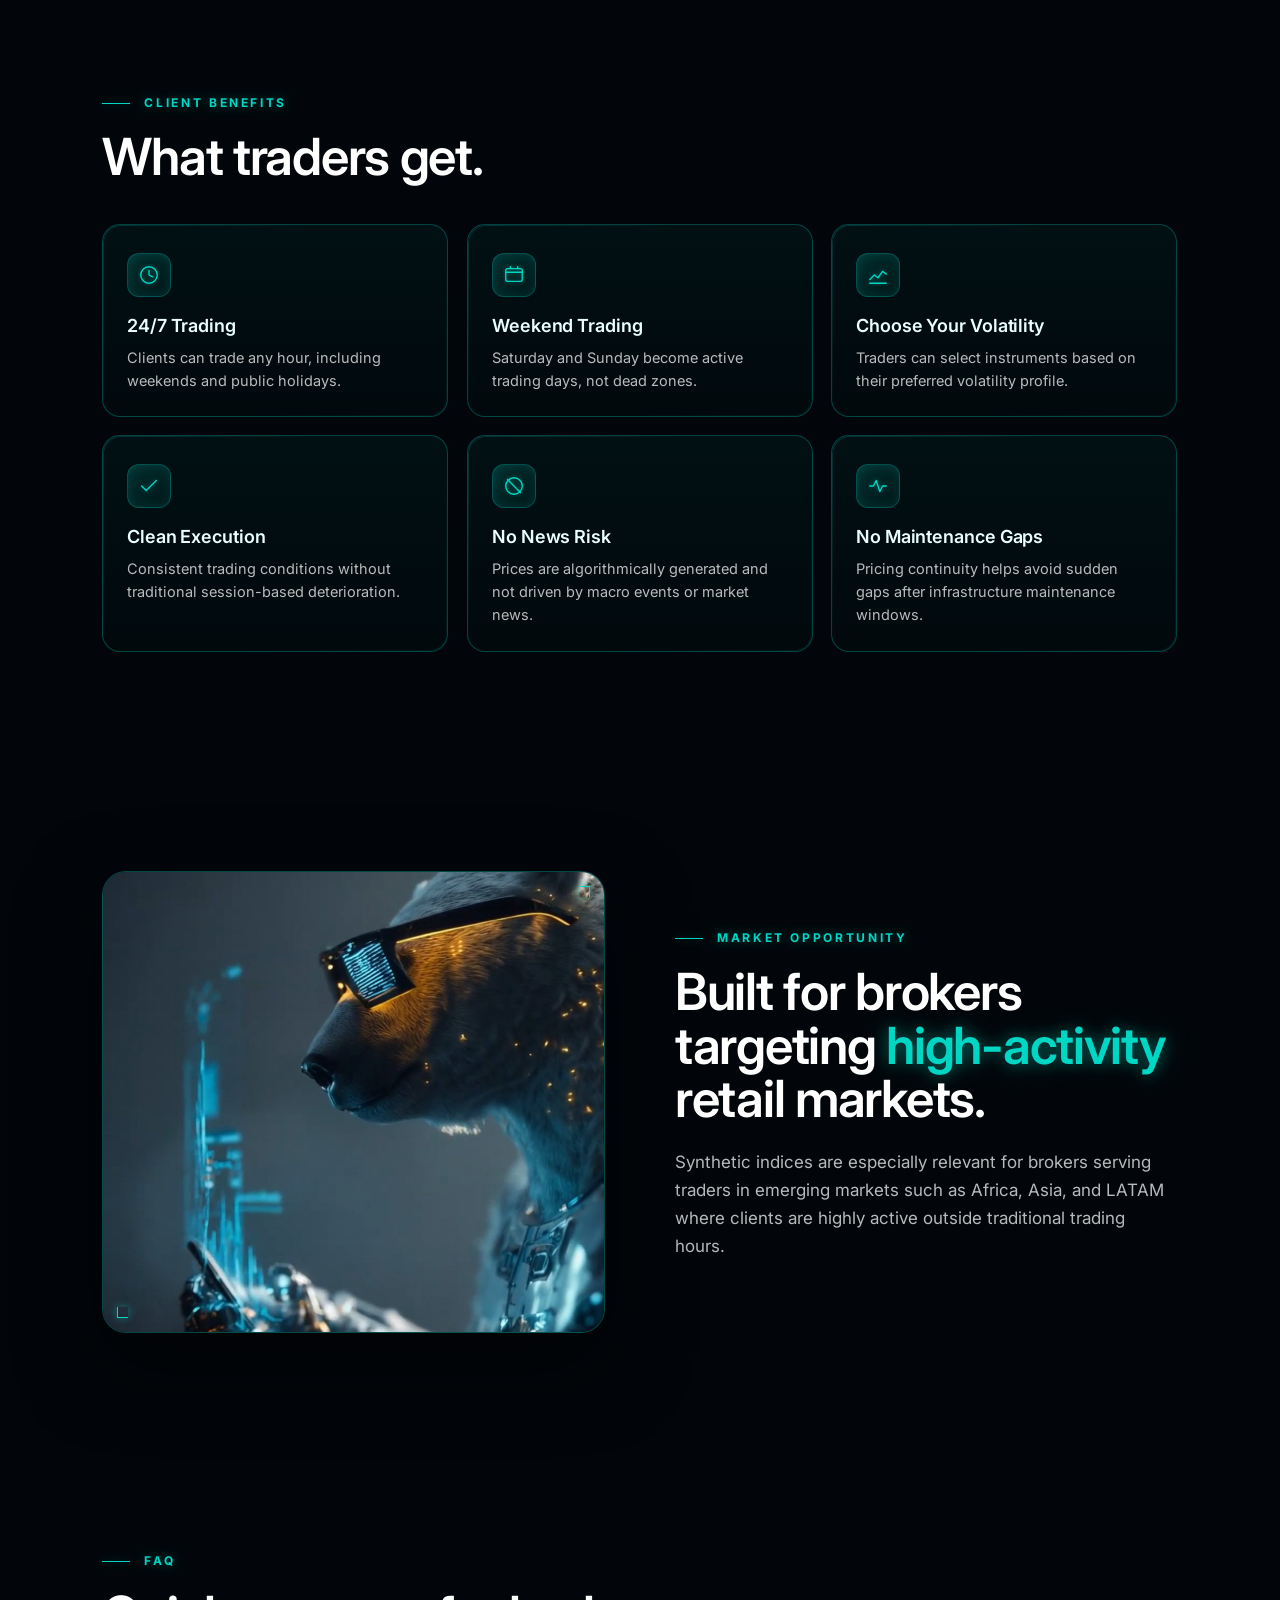
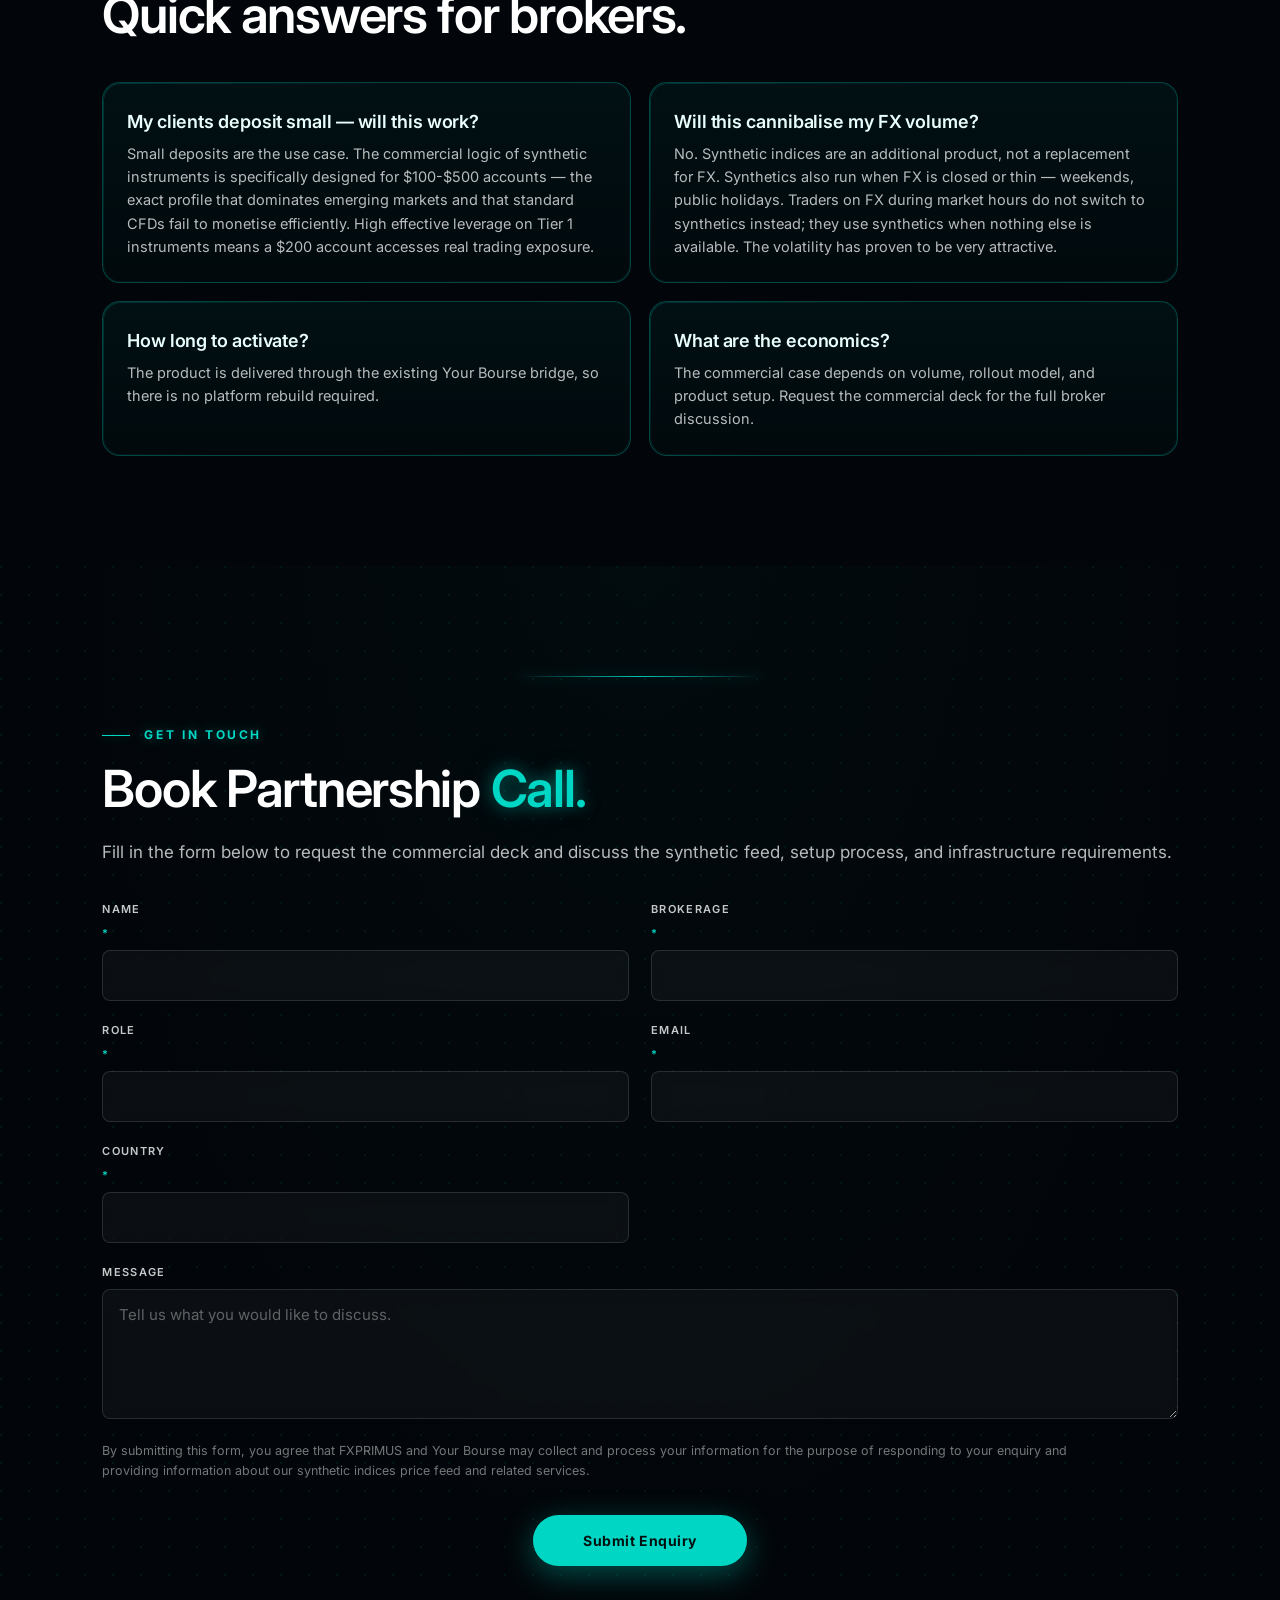
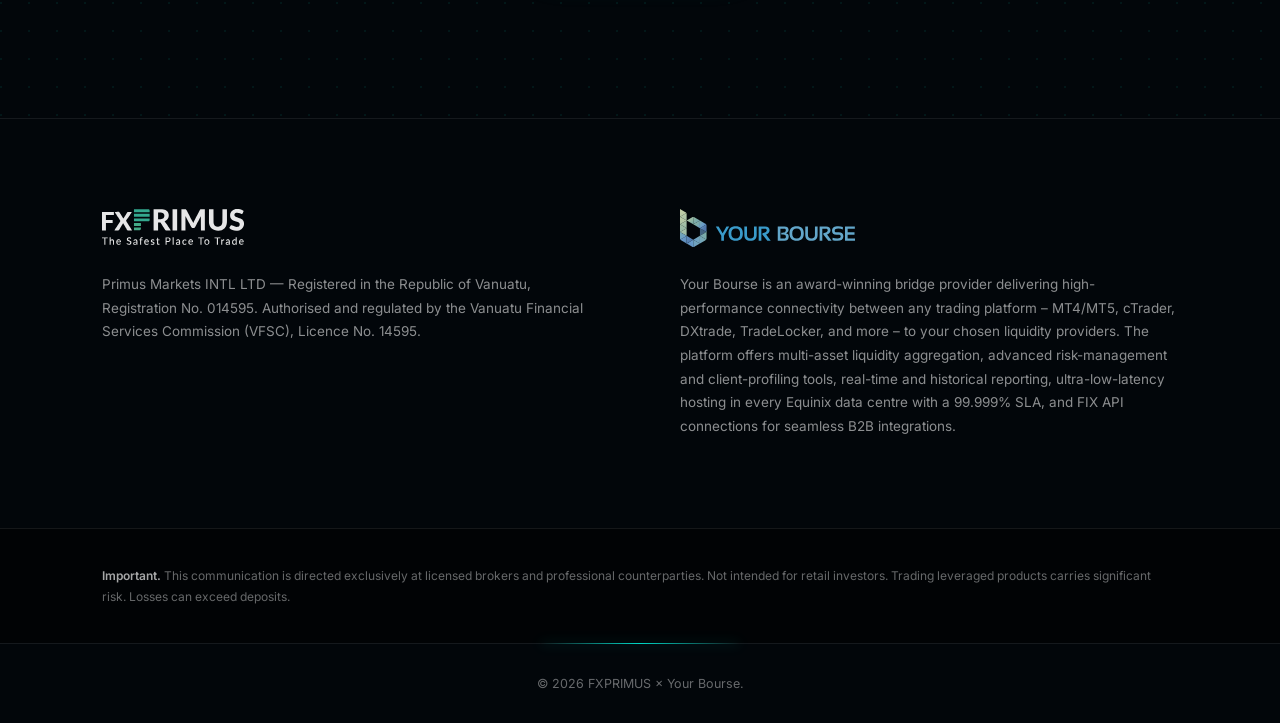
==== commit d5f3b0bc: "Add files via upload" ====
--- a/index.html
+++ b/index.html
@@ -1214,7 +1214,7 @@
       </div>
 
       <div class="visual-card">
-        <video class="visual-card-video" autoplay muted loop playsinline preload="auto" poster="assets/tower-broker.png" style="object-position: 55% center;">
+        <video class="visual-card-video" autoplay muted loop playsinline preload="auto" poster="assets/tower-broker.png" style="object-position: 52% center;">
           <source src="assets/tower-broker.mp4" type="video/mp4">
         </video>
       <!-- Fallback SVG art if photo doesn't load -->
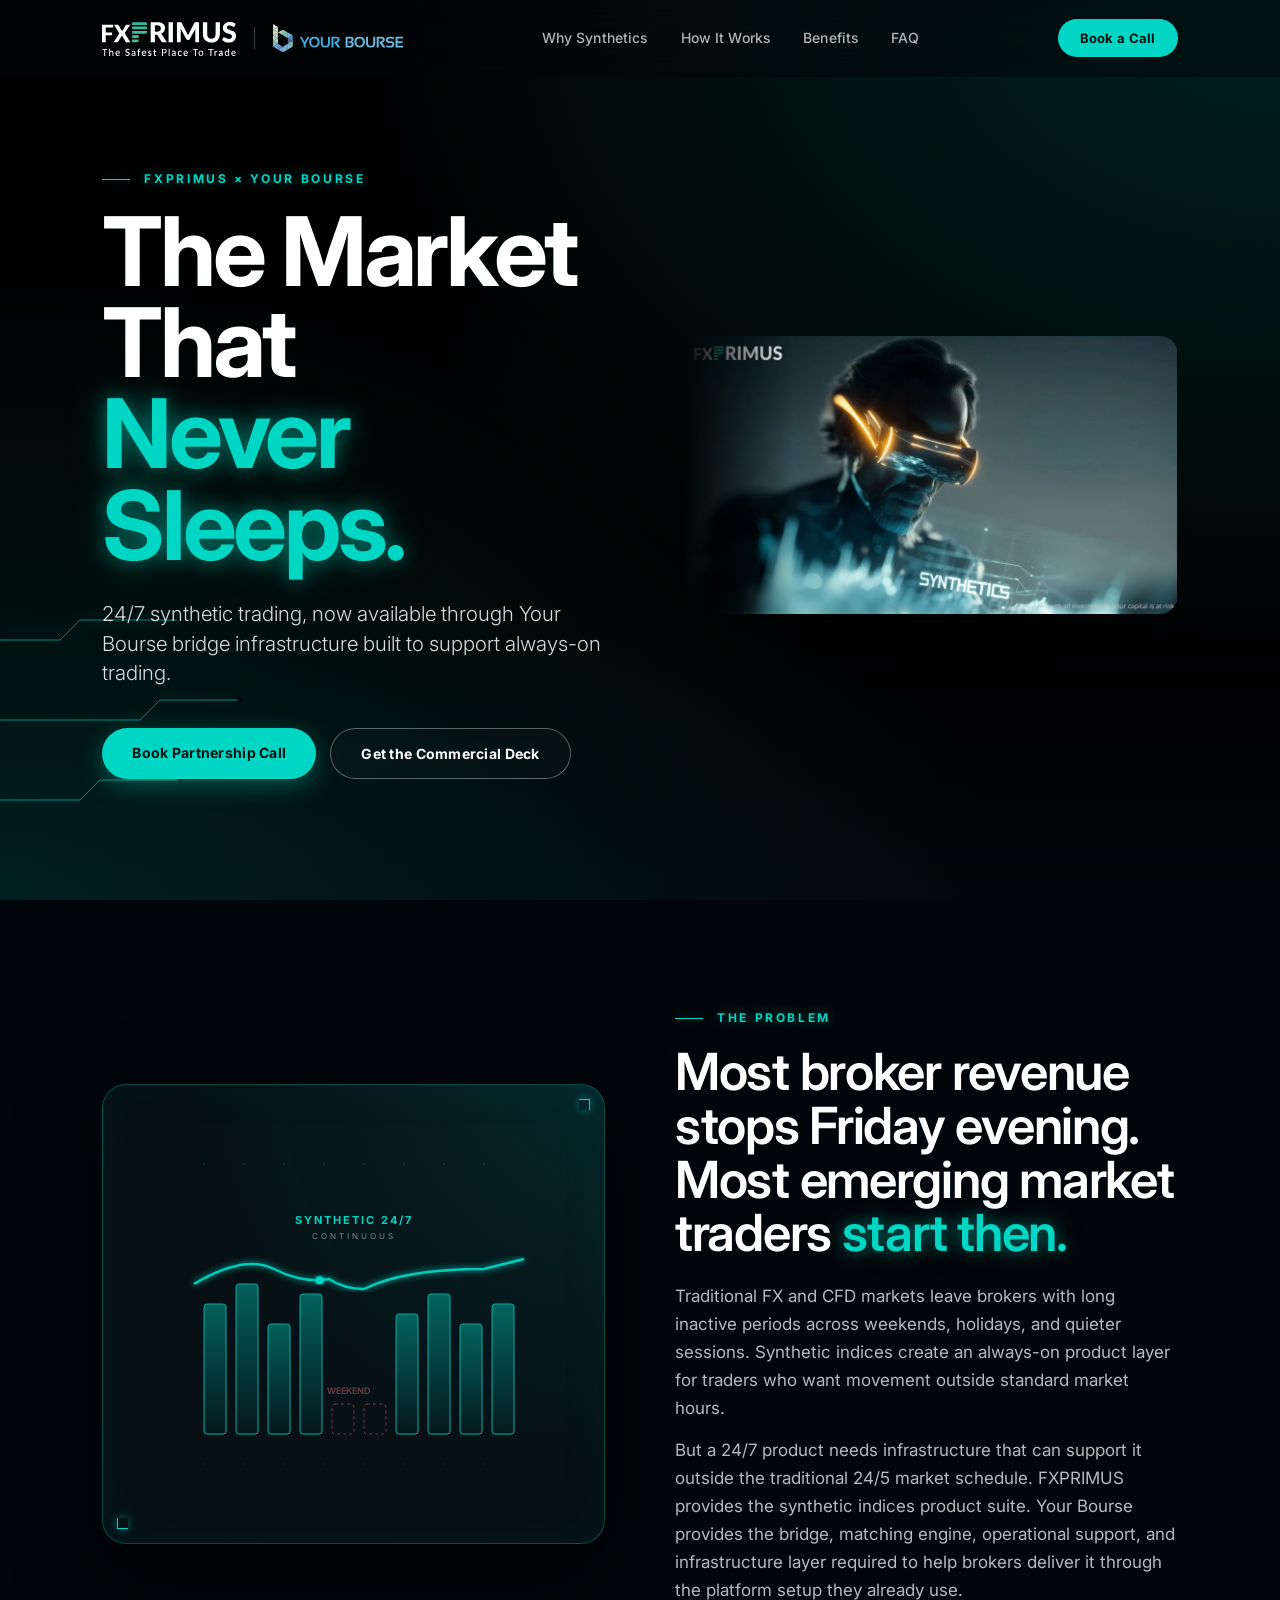
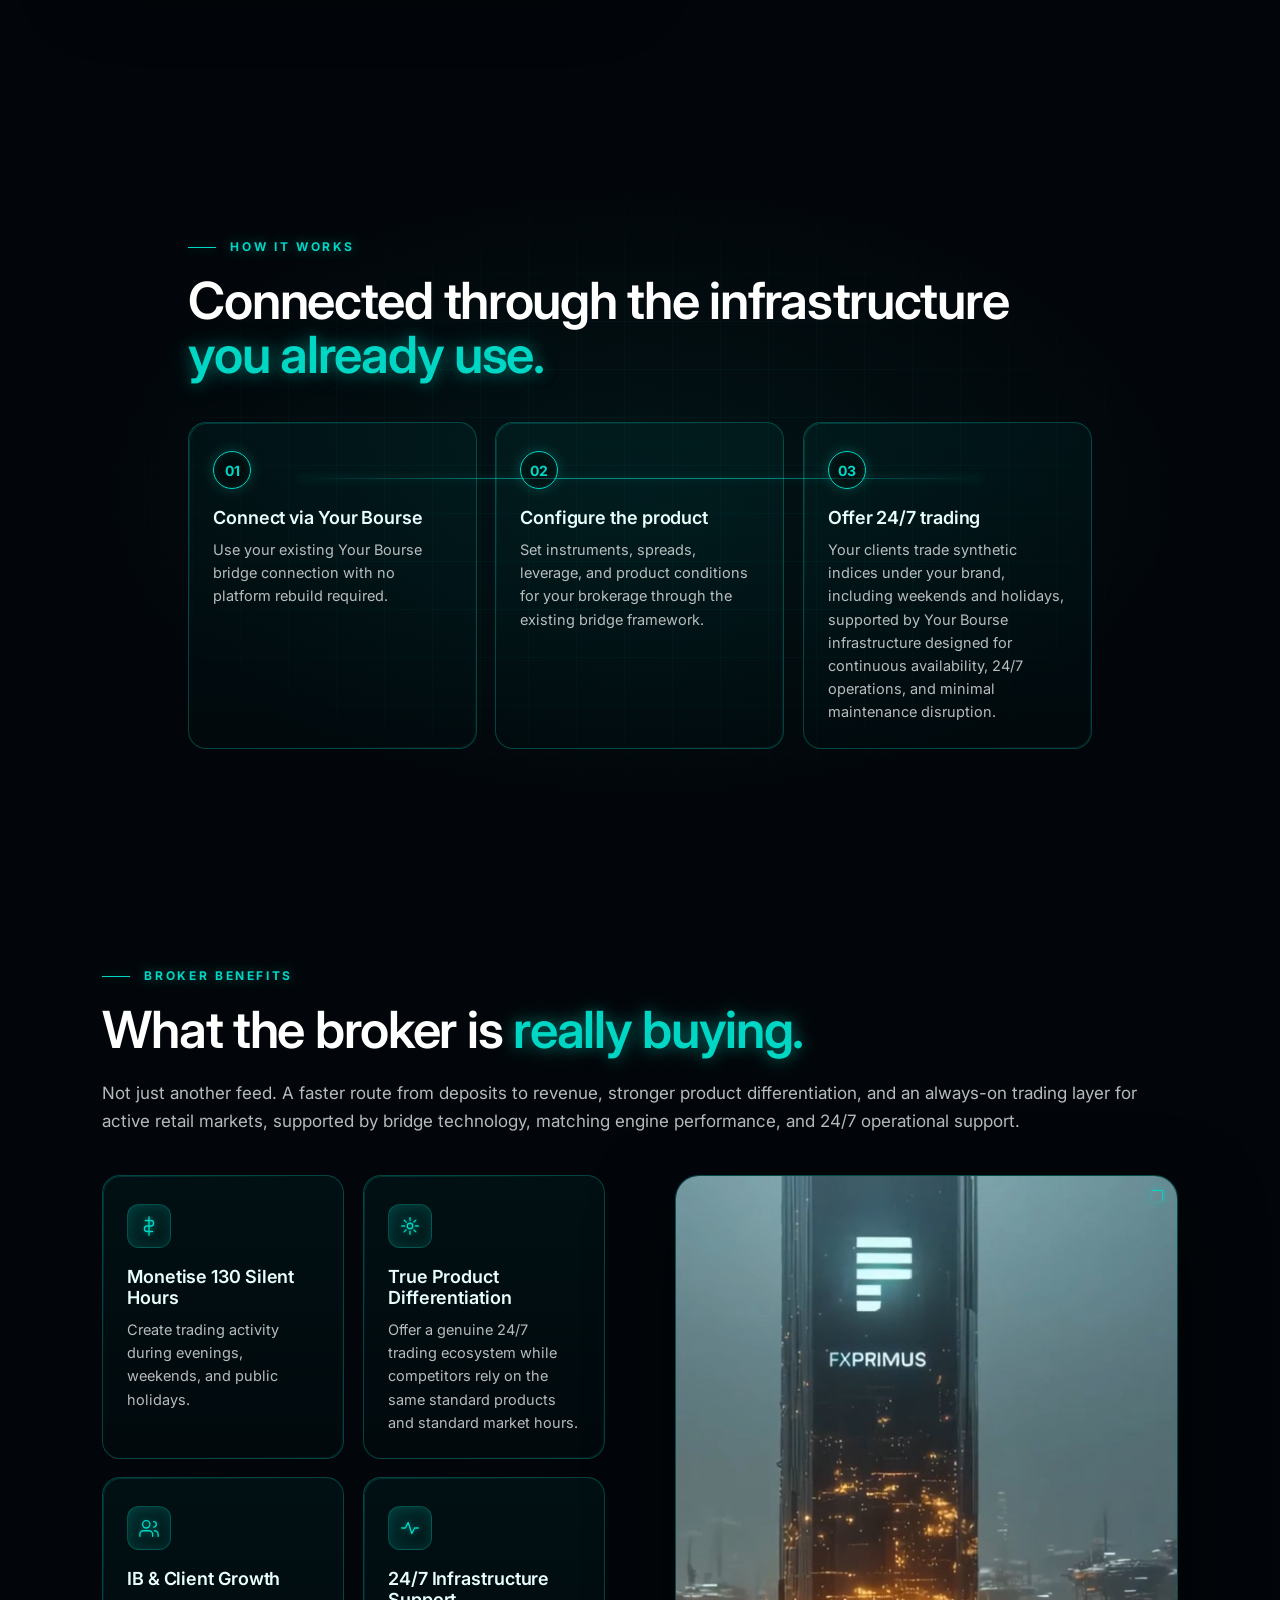
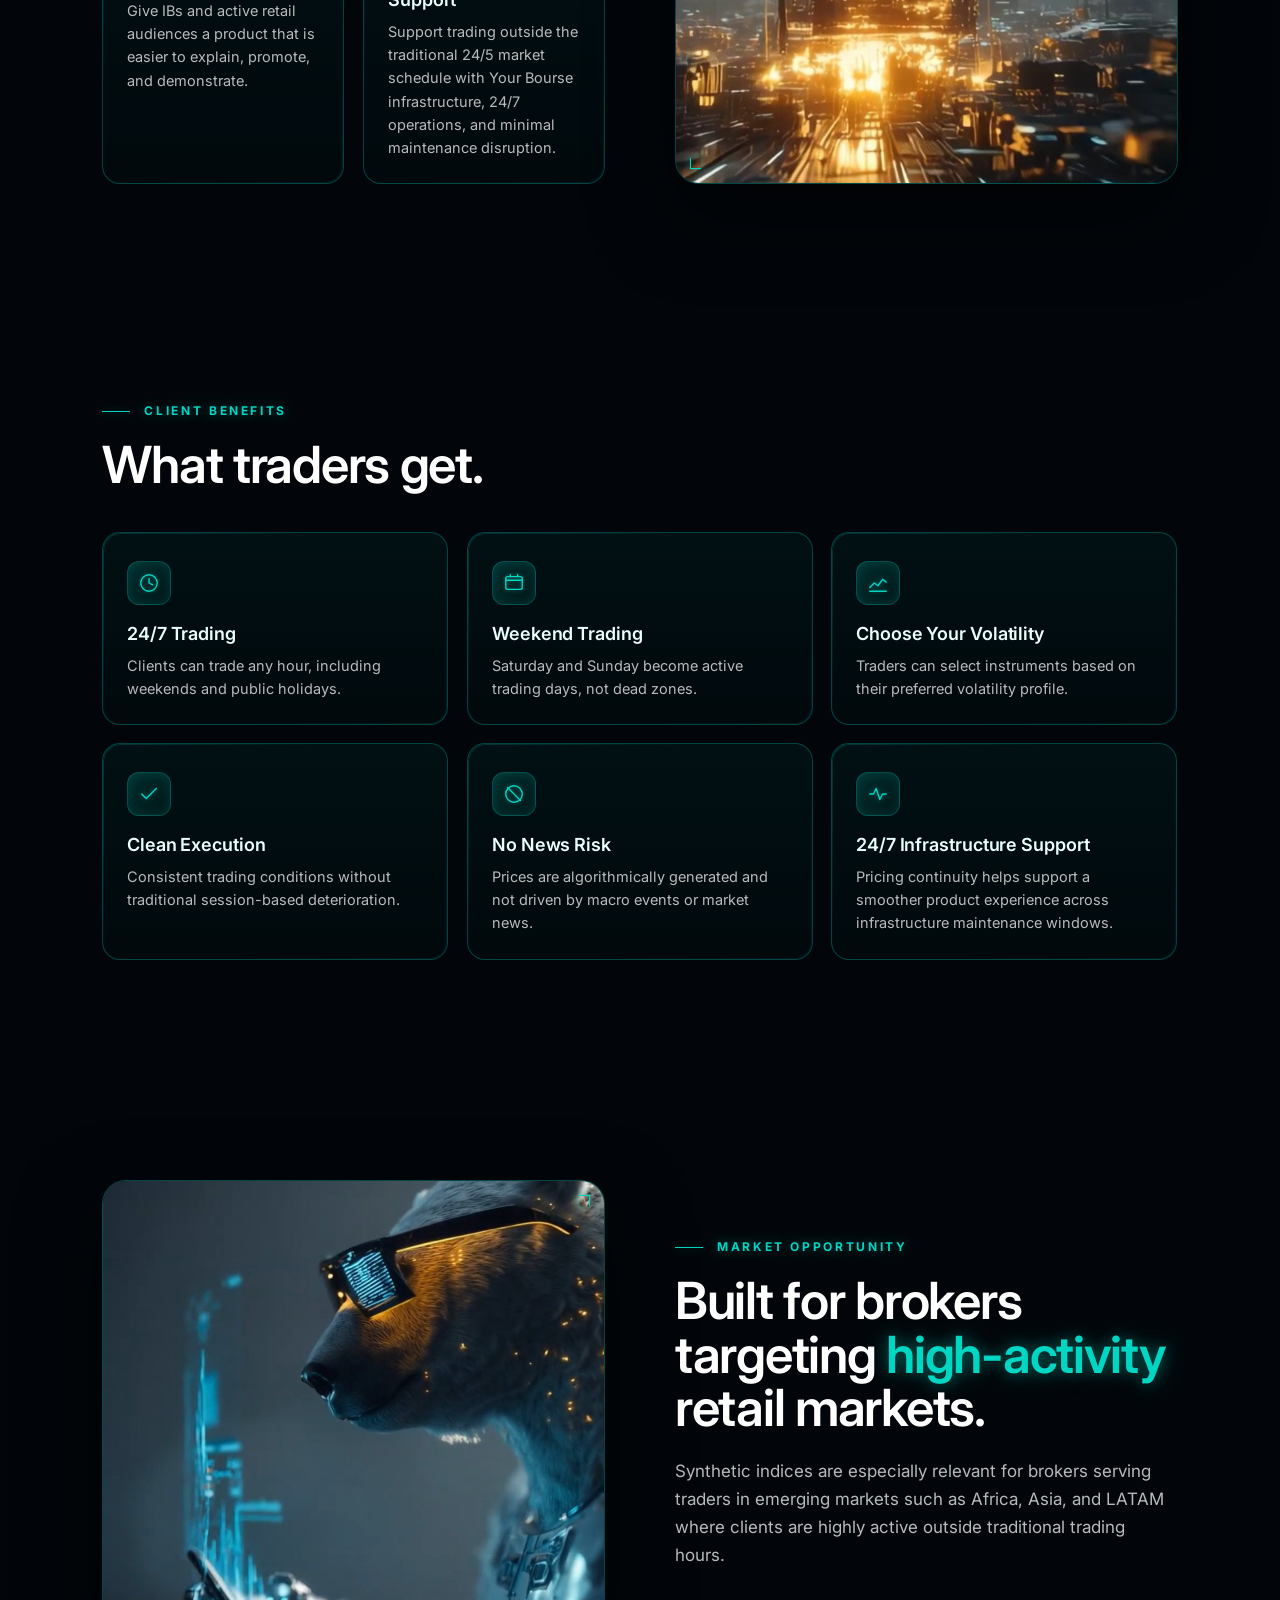
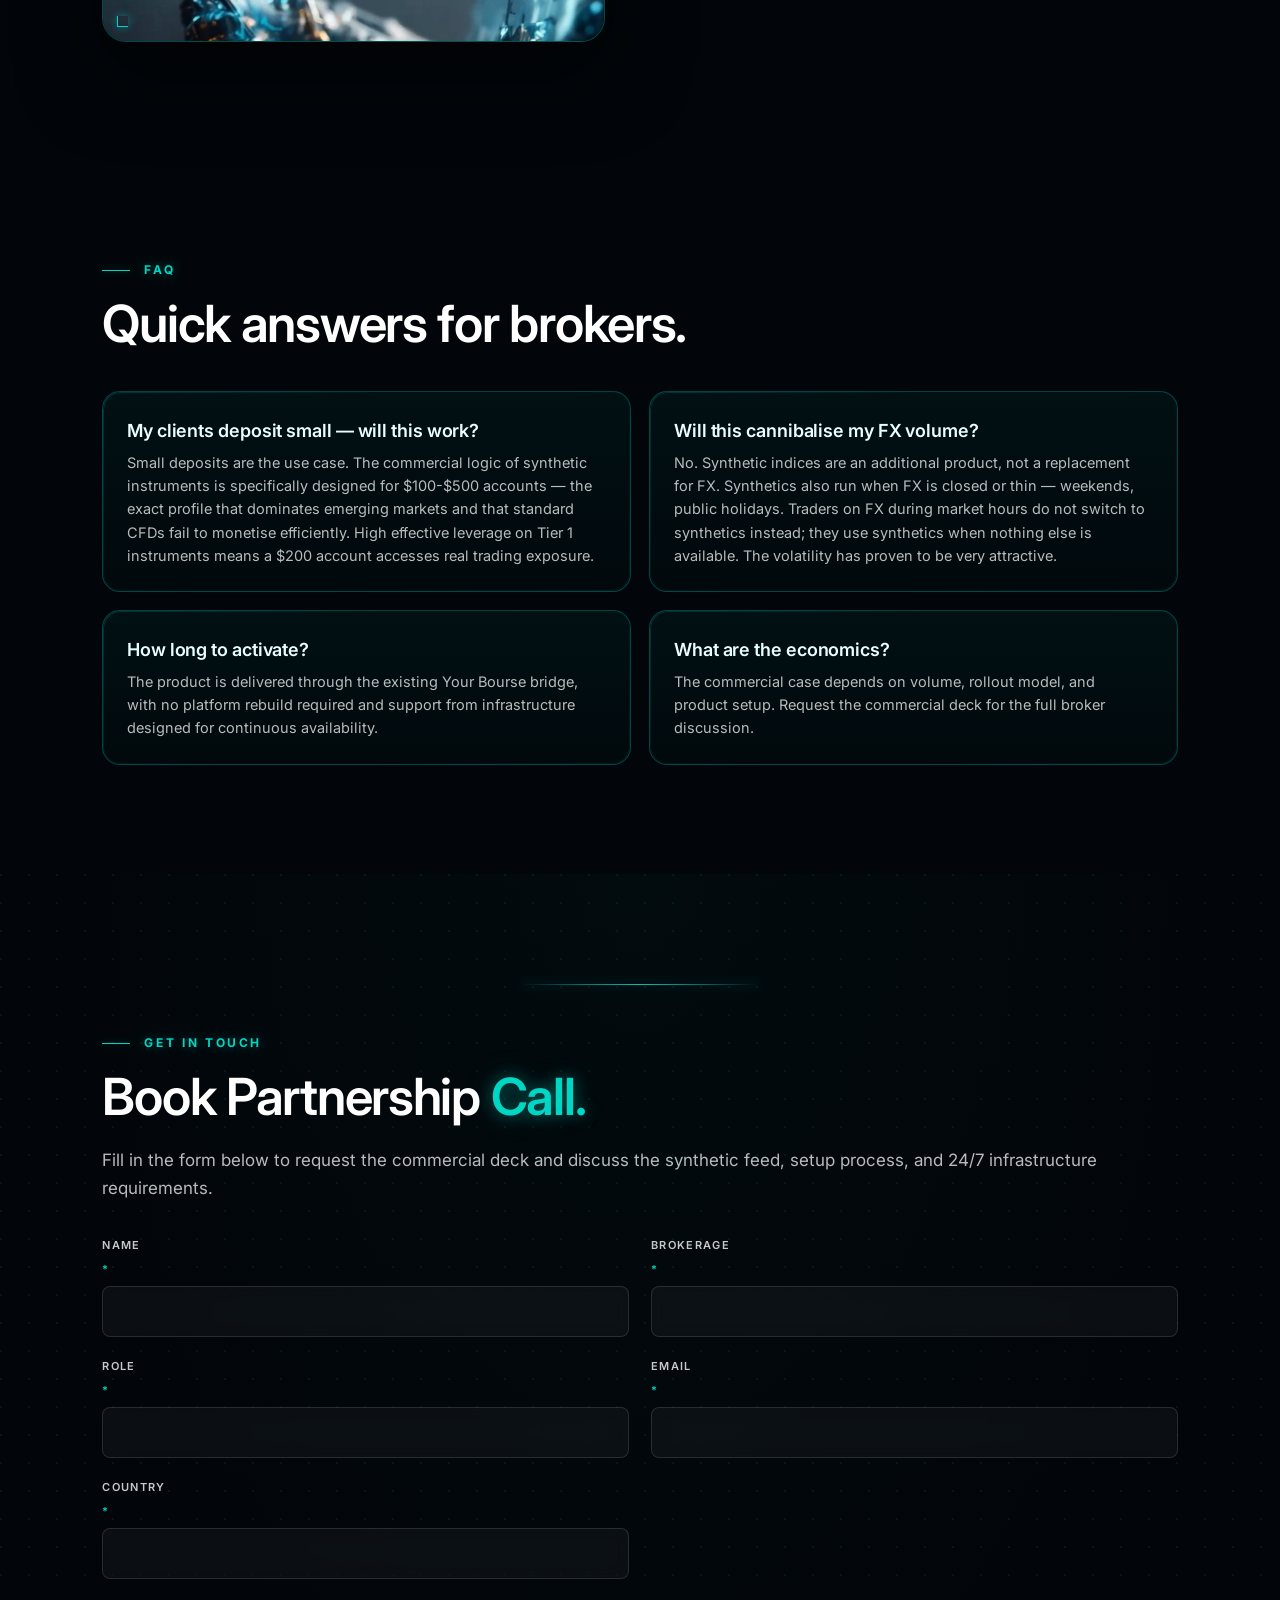
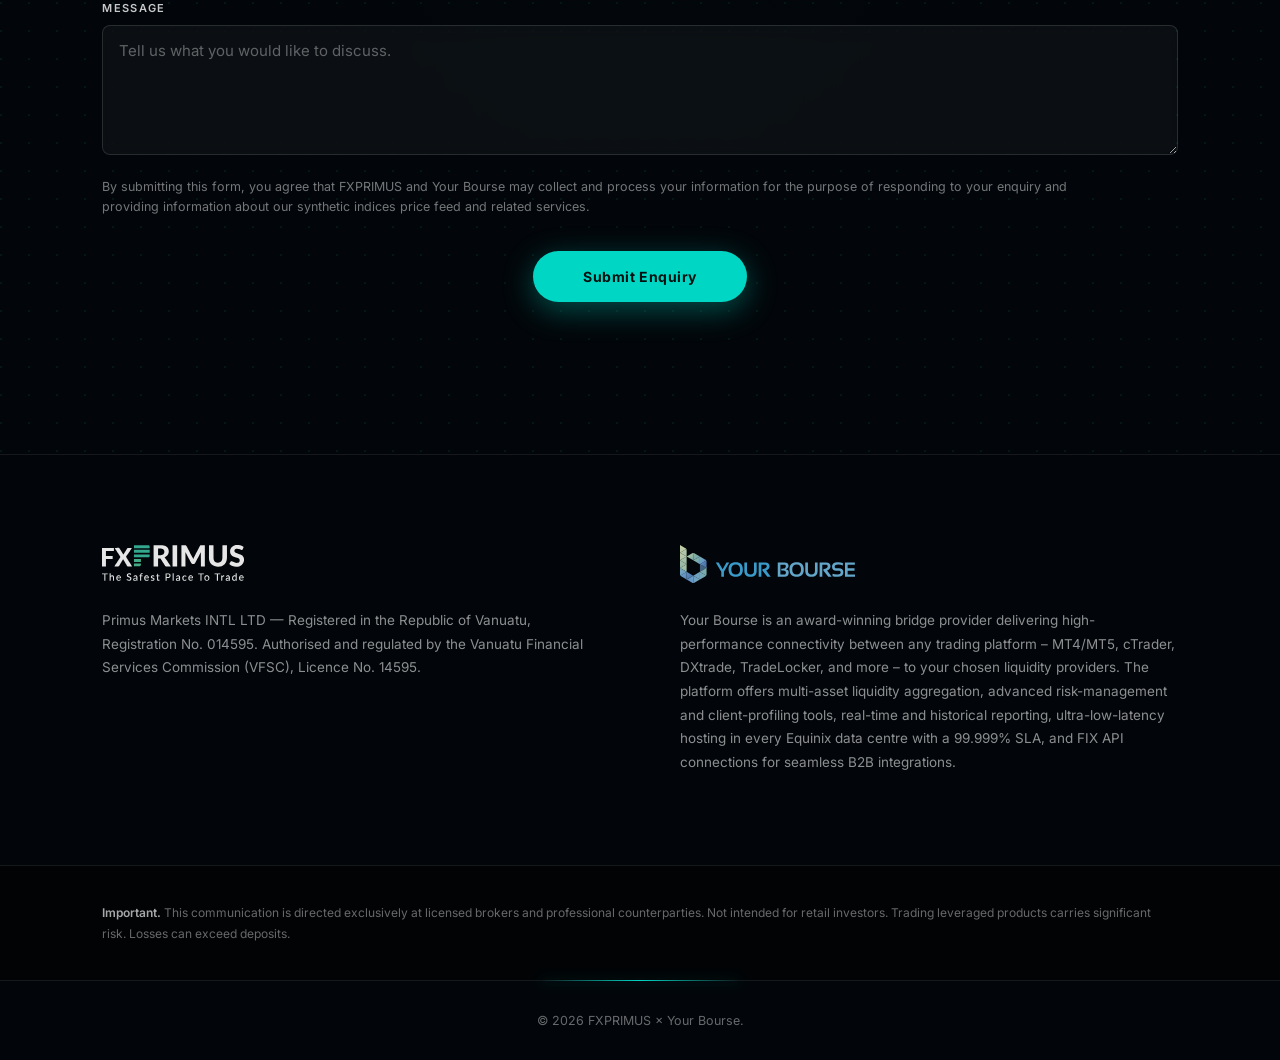
==== commit d6e3238f: "Rename index.html.html to index.html" ====
--- a/index.html
+++ b/index.html
@@ -4,7 +4,7 @@
   <meta charset="UTF-8" />
   <meta name="viewport" content="width=device-width, initial-scale=1.0" />
   <title>FXPRIMUS x Your Bourse | Synthetic Indices</title>
-  <meta name="description" content="24/7 synthetic trading for brokers, delivered through your existing Your Bourse bridge.">
+  <meta name="description" content="24/7 synthetic trading for brokers, delivered through Your Bourse bridge infrastructure built to support always-on trading.">
 
   <!-- Favicons (tab icon) -->
   <link rel="icon" type="image/png" href="assets/favicon.png">
@@ -15,7 +15,7 @@
   <meta property="og:type" content="website">
   <meta property="og:url" content="https://sbortolottoyb.github.io/fxprimus-yb-synthetics-landing-page/">
   <meta property="og:title" content="FXPRIMUS × Your Bourse | The Market That Never Sleeps">
-  <meta property="og:description" content="24/7 synthetic indices trading for brokers, delivered through your existing Your Bourse bridge. No platform rebuild required.">
+  <meta property="og:description" content="24/7 synthetic indices trading for brokers, delivered through Your Bourse bridge infrastructure built to support always-on trading. No platform rebuild required.">
   <meta property="og:image" content="https://sbortolottoyb.github.io/fxprimus-yb-synthetics-landing-page/assets/og-image.svg">
   <meta property="og:image:width" content="1200">
   <meta property="og:image:height" content="630">
@@ -23,7 +23,7 @@
   <!-- Twitter / X card -->
   <meta name="twitter:card" content="summary_large_image">
   <meta name="twitter:title" content="FXPRIMUS × Your Bourse | The Market That Never Sleeps">
-  <meta name="twitter:description" content="24/7 synthetic indices trading for brokers, delivered through your existing Your Bourse bridge.">
+  <meta name="twitter:description" content="24/7 synthetic indices trading for brokers, delivered through Your Bourse bridge infrastructure built to support always-on trading.">
   <meta name="twitter:image" content="https://sbortolottoyb.github.io/fxprimus-yb-synthetics-landing-page/assets/og-image.svg">
 
   <link rel="preconnect" href="https://fonts.googleapis.com">
@@ -1043,7 +1043,7 @@
       <div class="hero-content">
         <div class="eyebrow">FXPRIMUS &times; Your Bourse</div>
         <h1>The Market That<br><span class="glow">Never Sleeps.</span></h1>
-        <p class="subtitle">24/7 synthetic trading, now available on your platform through your existing Your Bourse bridge.</p>
+        <p class="subtitle">24/7 synthetic trading, now available through Your Bourse bridge infrastructure built to support always-on trading.</p>
         <div class="buttons">
           <a href="#form" class="btn btn-primary" data-intent="partnership-call">Book Partnership Call</a>
           <a href="#form" class="btn btn-secondary" data-intent="commercial-deck">Get the Commercial Deck</a>
@@ -1144,6 +1144,7 @@
       <div class="section-label">The Problem</div>
       <h2>Most broker revenue stops Friday evening. Most emerging market traders <span class="glow">start then.</span></h2>
       <p>Traditional FX and CFD markets leave brokers with long inactive periods across weekends, holidays, and quieter sessions. Synthetic indices create an always-on product layer for traders who want movement outside standard market hours.</p>
+      <p>But a 24/7 product needs infrastructure that can support it outside the traditional 24/5 market schedule. FXPRIMUS provides the synthetic indices product suite. Your Bourse provides the bridge, matching engine, operational support, and infrastructure layer required to help brokers deliver it through the platform setup they already use.</p>
     </div>
   </section>
 
@@ -1163,13 +1164,13 @@
         <div class="step">
           <div class="step-number">02</div>
           <h3>Configure the product</h3>
-          <p>Set instruments, spreads, leverage, and product conditions for your brokerage.</p>
+          <p>Set instruments, spreads, leverage, and product conditions for your brokerage through the existing bridge framework.</p>
         </div>
 
         <div class="step">
           <div class="step-number">03</div>
           <h3>Offer 24/7 trading</h3>
-          <p>Your clients trade synthetic indices under your brand, including weekends and holidays.</p>
+          <p>Your clients trade synthetic indices under your brand, including weekends and holidays, supported by Your Bourse infrastructure designed for continuous availability, 24/7 operations, and minimal maintenance disruption.</p>
         </div>
       </div>
     </div>
@@ -1179,7 +1180,7 @@
   <section>
     <div class="section-label">Broker Benefits</div>
     <h2>What the broker is <span class="glow">really buying.</span></h2>
-    <p>Not just another feed. A faster route from deposits to revenue, stronger product differentiation, and an always-on trading layer for active retail markets.</p>
+    <p>Not just another feed. A faster route from deposits to revenue, stronger product differentiation, and an always-on trading layer for active retail markets, supported by bridge technology, matching engine performance, and 24/7 operational support.</p>
 
     <div class="grid-2" style="margin-top: 40px; align-items: stretch;">
       <div class="cards cards-stacked" style="margin-top: 0;">
@@ -1195,7 +1196,7 @@
             <svg viewBox="0 0 24 24"><circle cx="12" cy="12" r="3"/><path d="M12 3 V6"/><path d="M12 18 V21"/><path d="M3 12 H6"/><path d="M18 12 H21"/><path d="M5.6 5.6 L7.7 7.7"/><path d="M16.3 16.3 L18.4 18.4"/><path d="M5.6 18.4 L7.7 16.3"/><path d="M16.3 7.7 L18.4 5.6"/></svg>
           </div>
           <h3>True Product Differentiation</h3>
-          <p>Offer a genuine 24/7 trading ecosystem while competitors rely on the same standard products.</p>
+          <p>Offer a genuine 24/7 trading ecosystem while competitors rely on the same standard products and standard market hours.</p>
         </div>
         <div class="card">
           <div class="card-icon">
@@ -1208,8 +1209,8 @@
           <div class="card-icon">
             <svg viewBox="0 0 24 24"><path d="M3 12 H7 L10 6 L14 18 L17 12 H21"/></svg>
           </div>
-          <h3>No Maintenance Gaps</h3>
-          <p>Pricing continuity across infrastructure maintenance windows. Fewer client tickets, no gap-pricing disputes after platform downtime.</p>
+          <h3>24/7 Infrastructure Support</h3>
+          <p>Support trading outside the traditional 24/5 market schedule with Your Bourse infrastructure, 24/7 operations, and minimal maintenance disruption.</p>
         </div>
       </div>
 
@@ -1289,8 +1290,8 @@
         <div class="card-icon">
           <svg viewBox="0 0 24 24"><path d="M3 12 H7 L10 6 L14 18 L17 12 H21"/></svg>
         </div>
-        <h3>No Maintenance Gaps</h3>
-        <p>Pricing continuity helps avoid sudden gaps after infrastructure maintenance windows.</p>
+        <h3>24/7 Infrastructure Support</h3>
+        <p>Pricing continuity helps support a smoother product experience across infrastructure maintenance windows.</p>
       </div>
     </div>
   </section>
@@ -1342,7 +1343,7 @@
       </div>
       <div class="faq-item">
         <h3>How long to activate?</h3>
-        <p>The product is delivered through the existing Your Bourse bridge, so there is no platform rebuild required.</p>
+        <p>The product is delivered through the existing Your Bourse bridge, with no platform rebuild required and support from infrastructure designed for continuous availability.</p>
       </div>
       <div class="faq-item">
         <h3>What are the economics?</h3>
@@ -1357,7 +1358,7 @@
       <div class="accent-divider" style="margin-bottom: 50px;"></div>
       <div class="section-label">Get In Touch</div>
       <h2>Book Partnership <span class="glow">Call.</span></h2>
-      <p>Fill in the form below to request the commercial deck and discuss the synthetic feed, setup process, and infrastructure requirements.</p>
+      <p>Fill in the form below to request the commercial deck and discuss the synthetic feed, setup process, and 24/7 infrastructure requirements.</p>
 
       <!--
         FORM HANDLER: connected to a Google Apps Script web app.
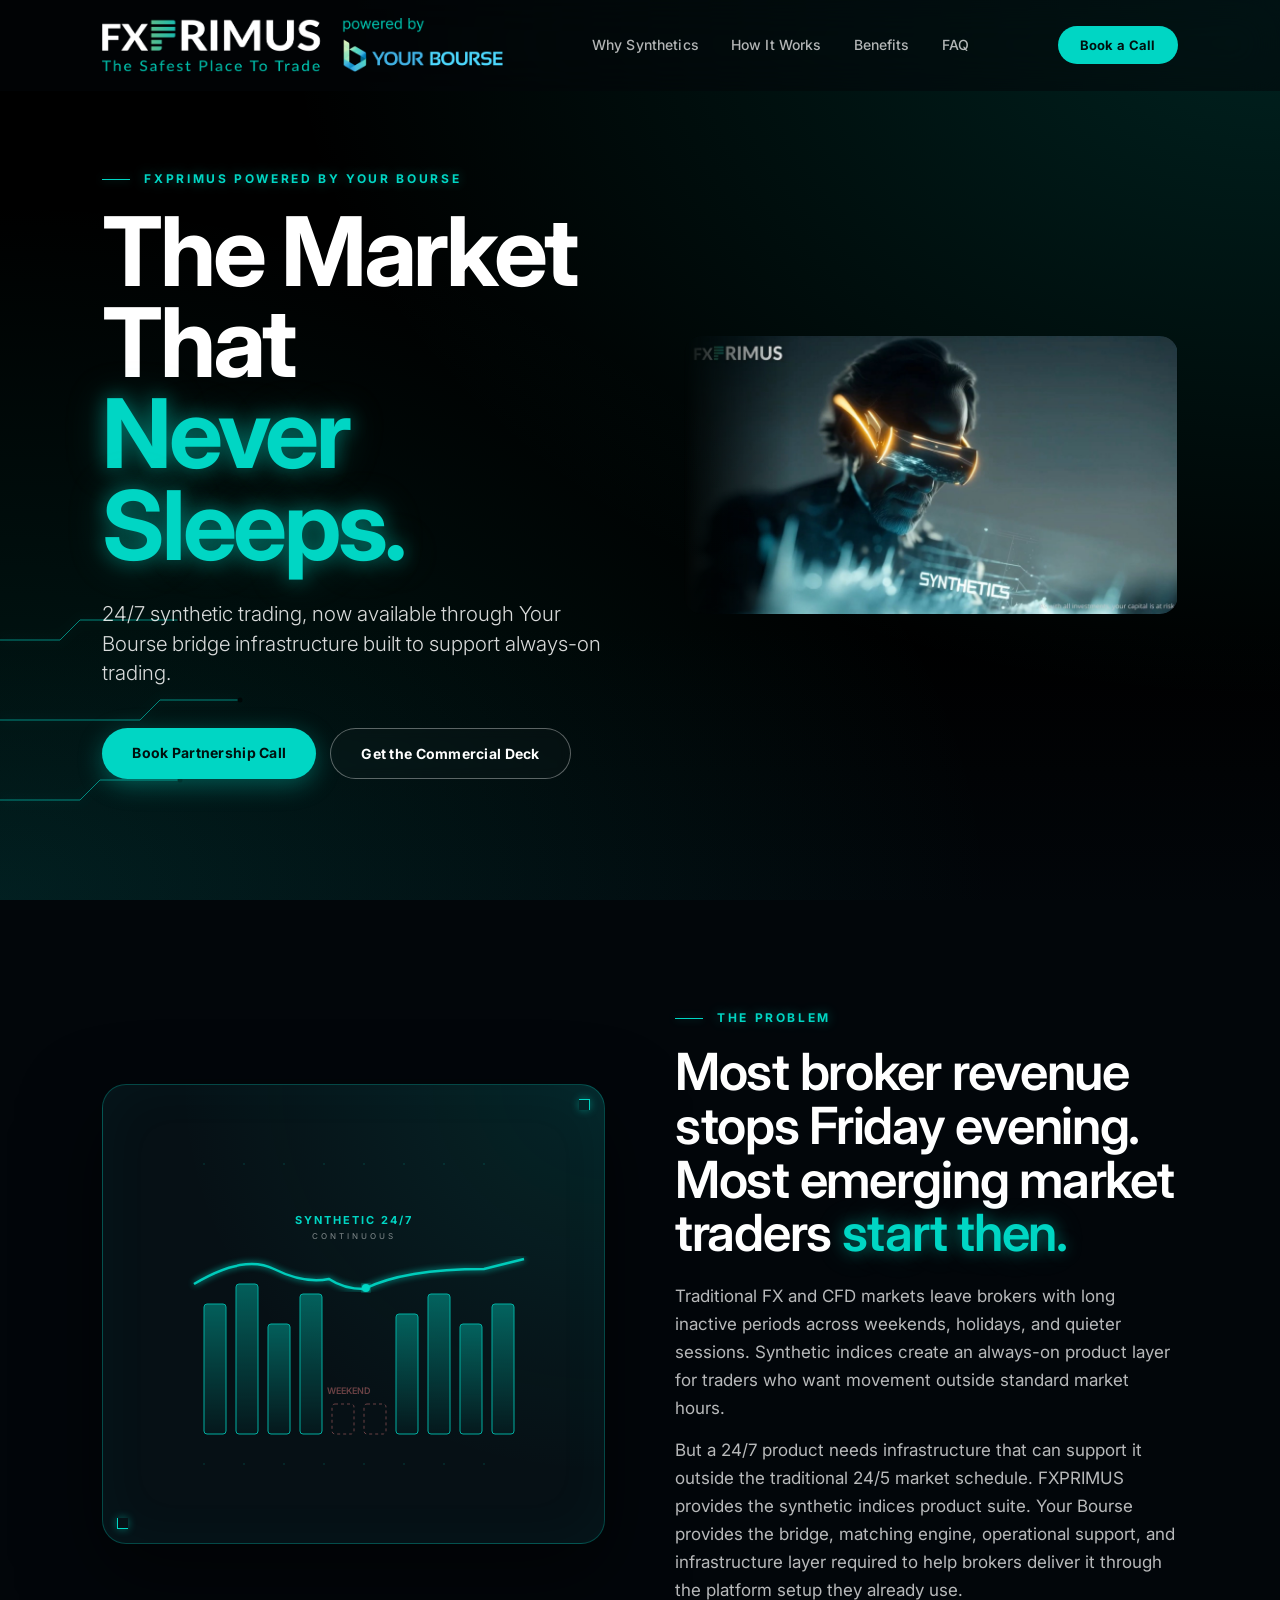
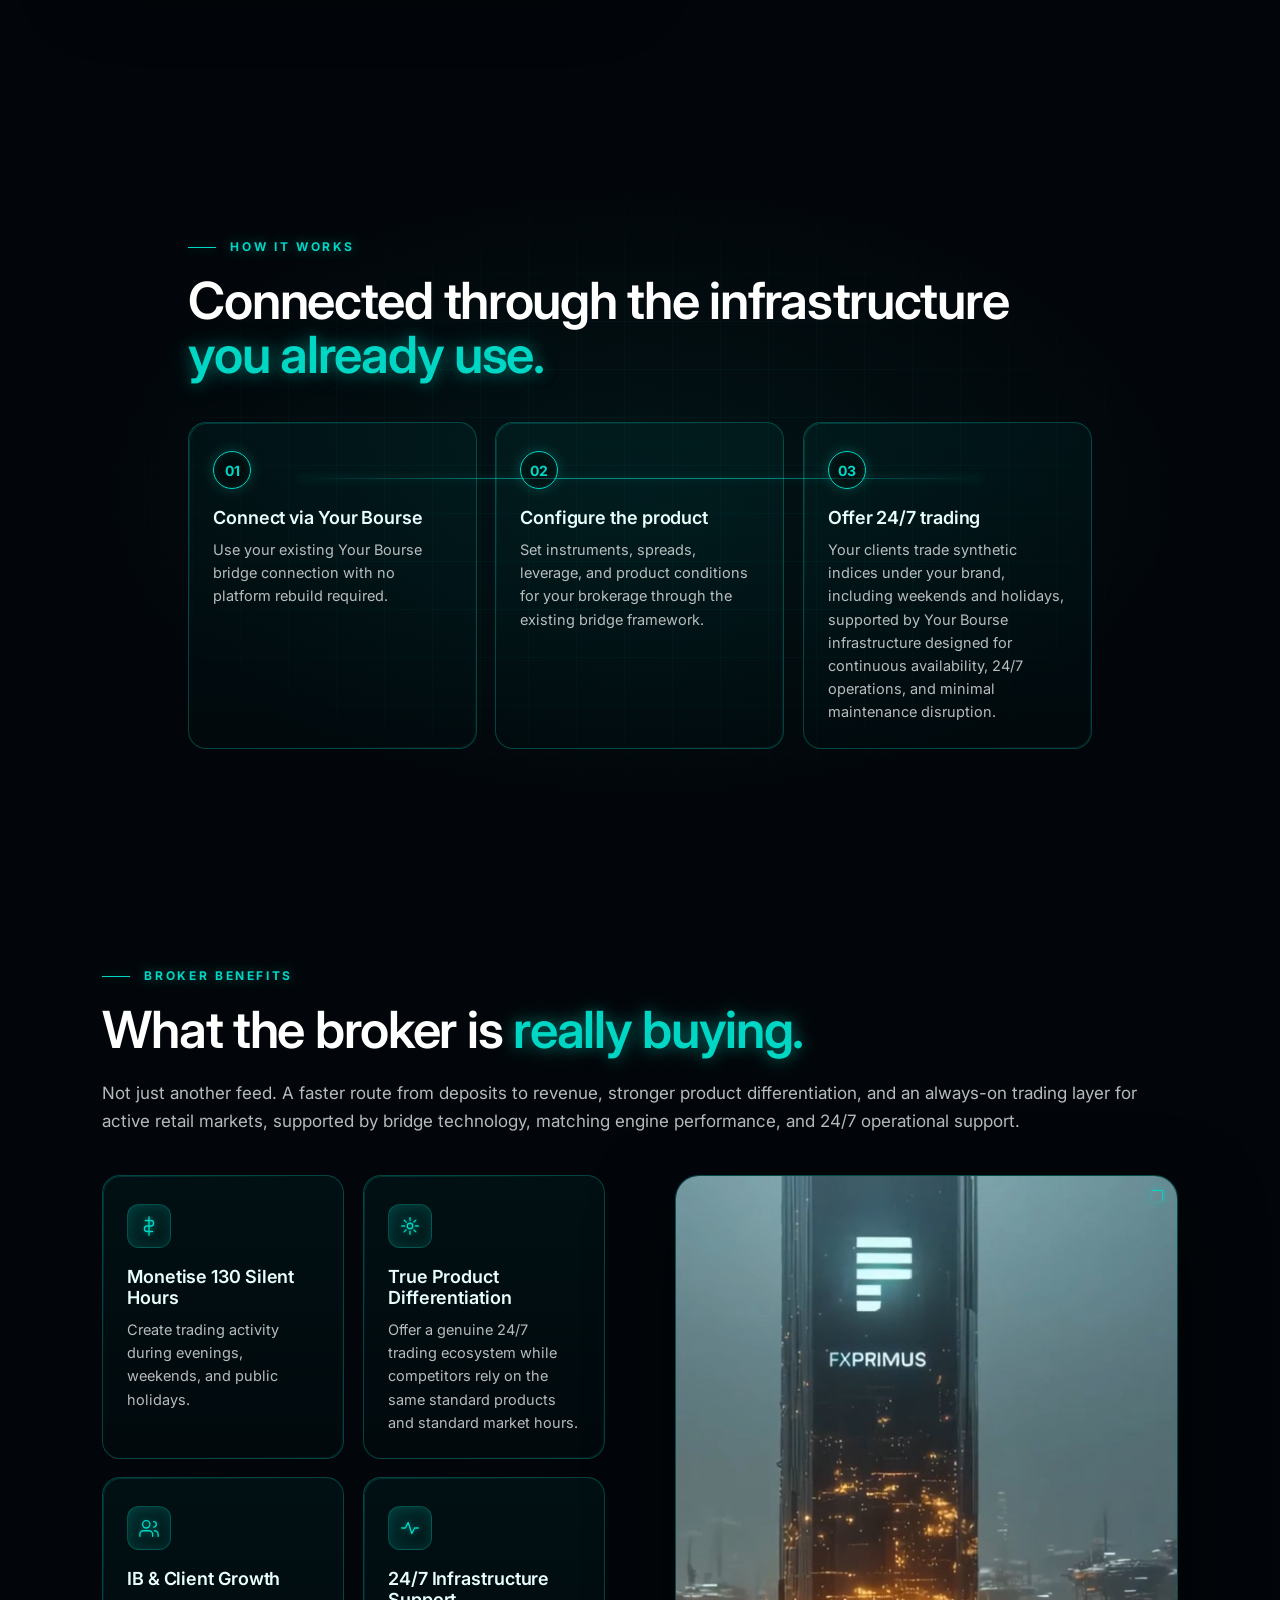
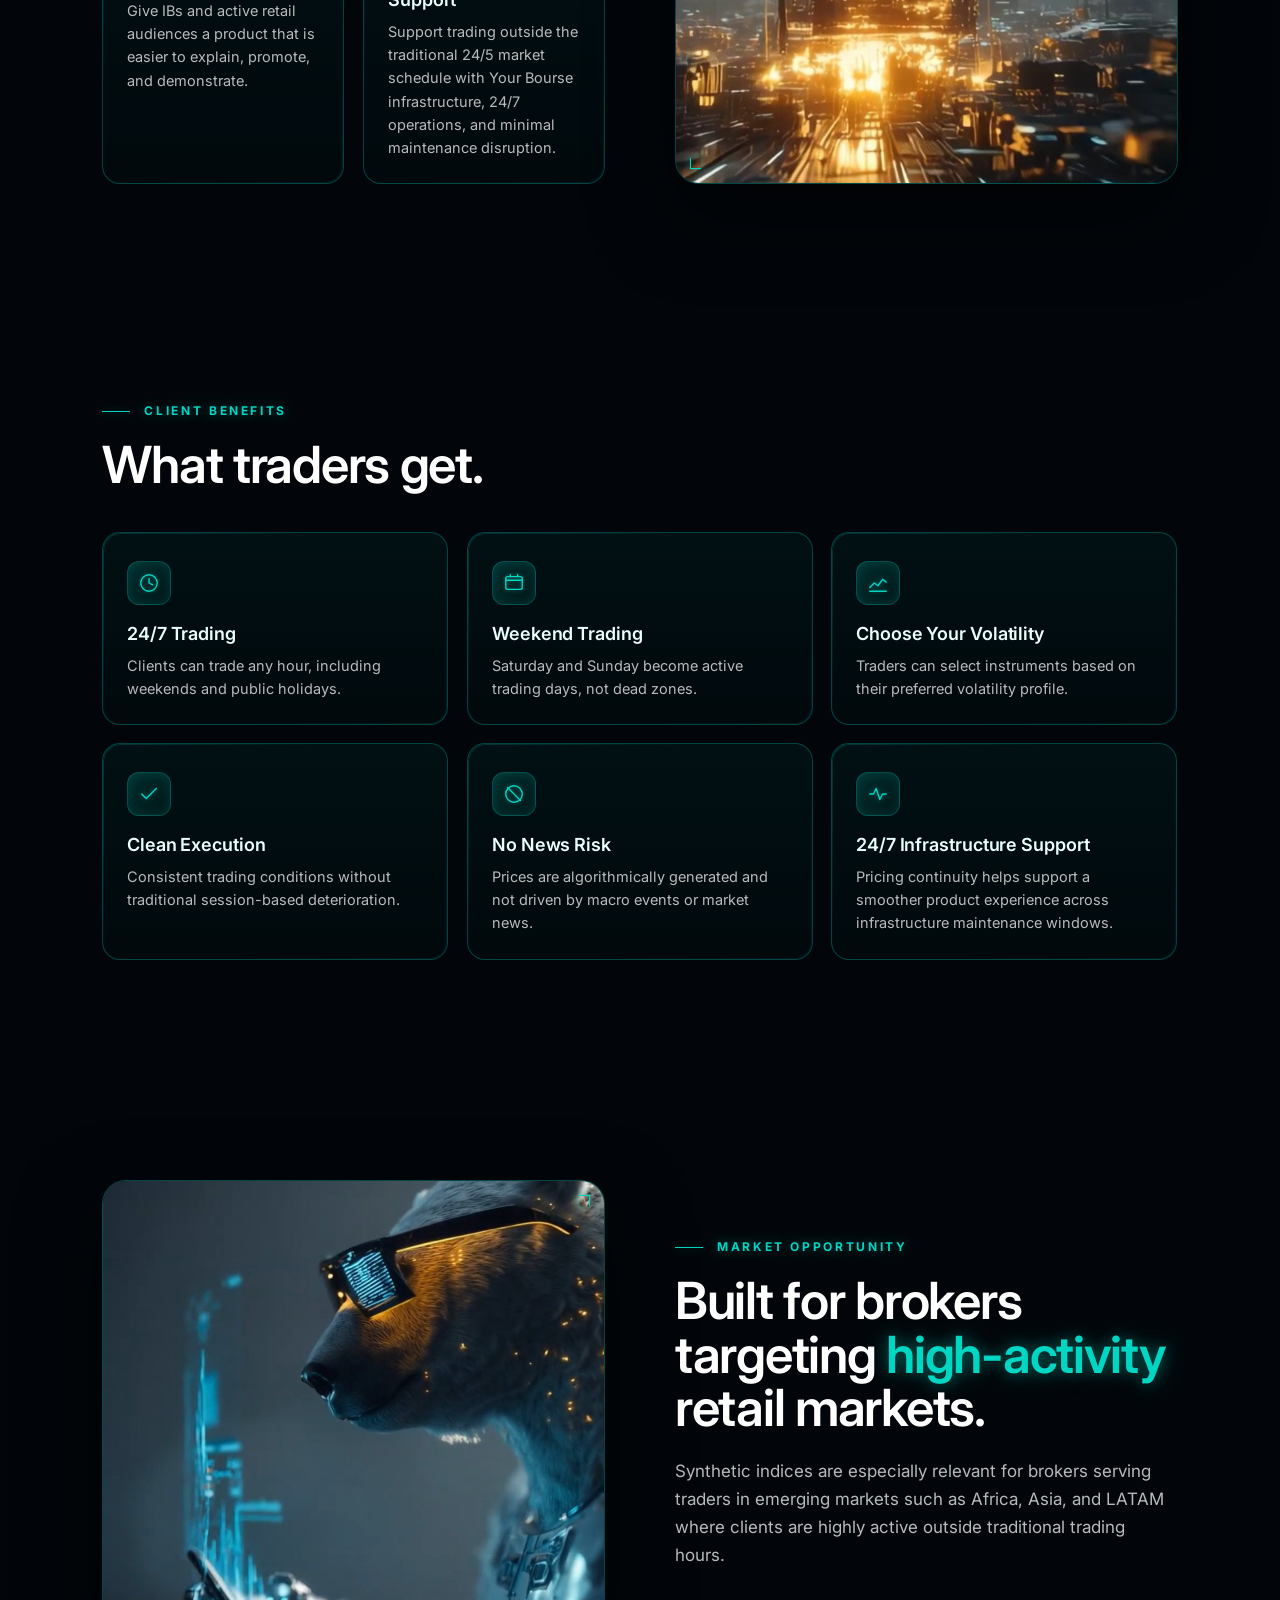
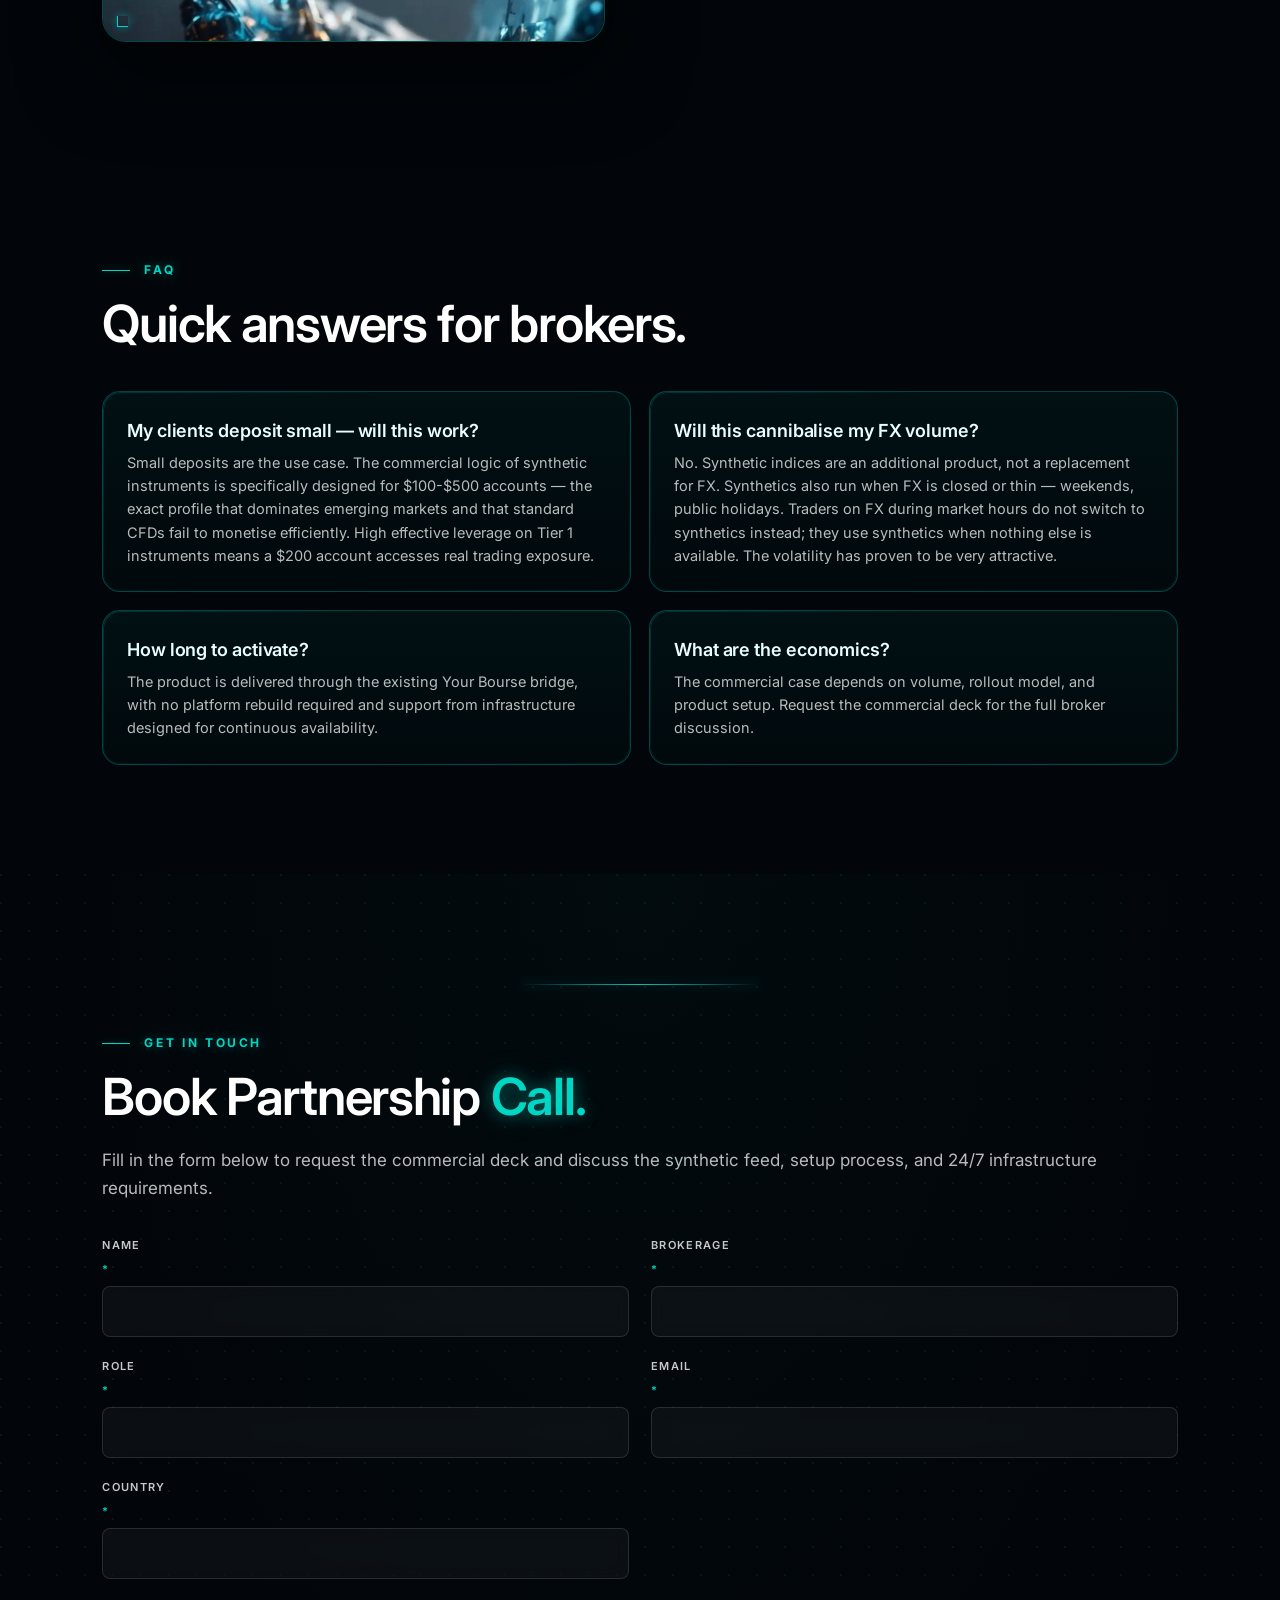
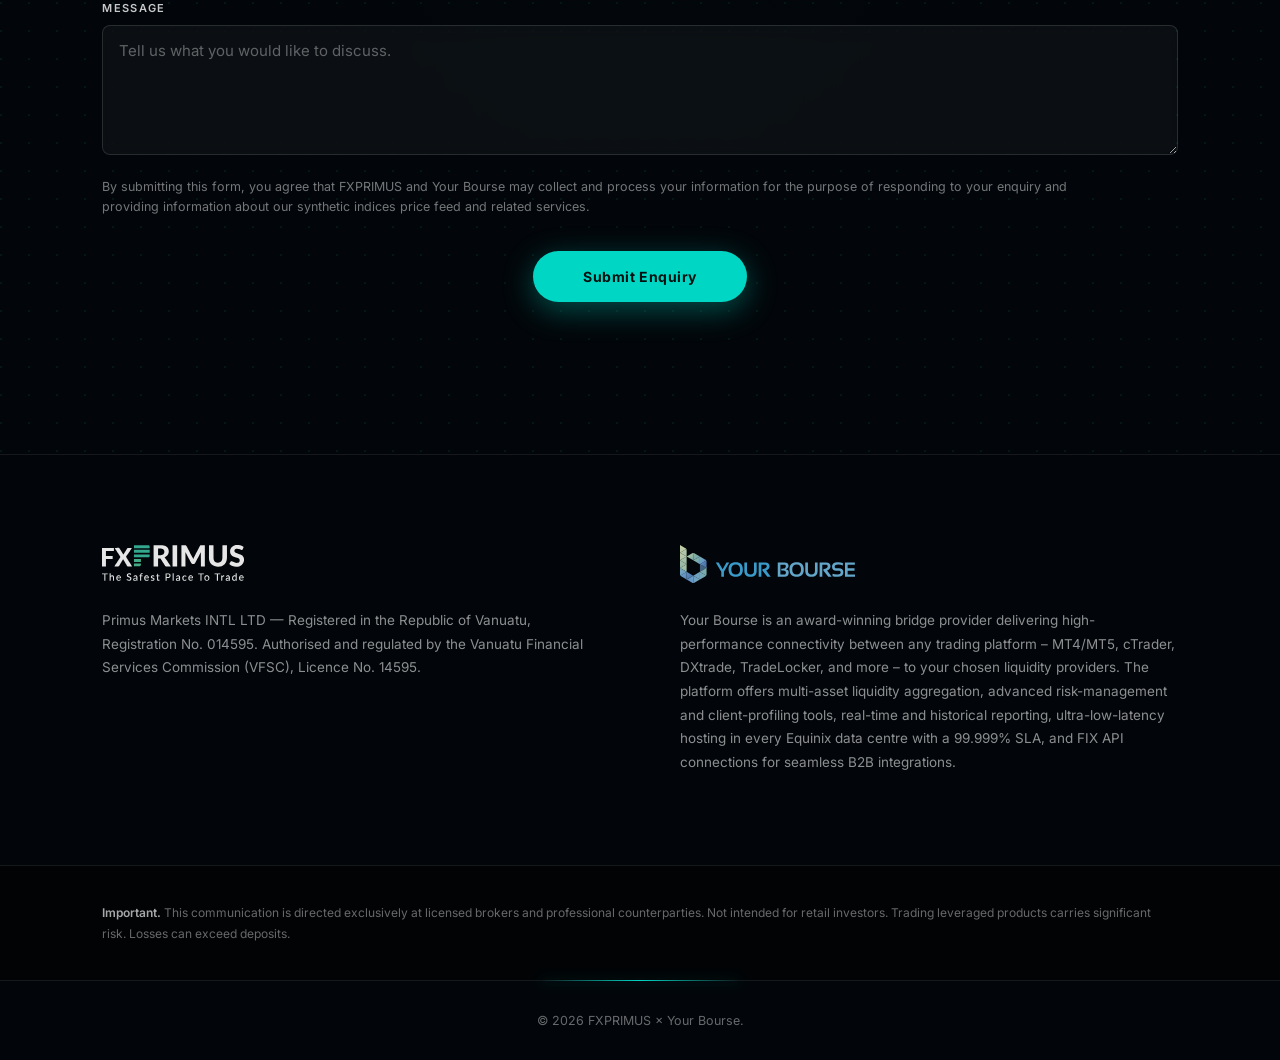
==== commit 65a2d26f: "Rename index (2).html to index.html" ====
--- a/index.html
+++ b/index.html
@@ -877,13 +877,13 @@
       gap: 18px;
       flex-shrink: 0;
     }
-    .nav-logo-fx { max-height: 36px; width: auto; margin-top: 4px; }
-    .nav-logo-yb { max-height: 28px; width: auto; }
-    .nav-divider {
-      width: 1px;
-      height: 22px;
-      background: rgba(255, 255, 255, 0.25);
-    }
+    .nav-logo-combined {
+      max-height: 54px;
+      width: auto;
+      max-width: 430px;
+      display: block;
+    }
+    .nav-divider { display: none; }
     .nav-links {
       display: flex;
       gap: 32px;
@@ -944,8 +944,10 @@
       .site-nav { padding: 12px 24px; }
       .nav-links { display: none; }
       .nav-cta { padding: 9px 16px; font-size: 12px; }
-      .nav-logo-fx { max-height: 28px; }
-      .nav-logo-yb { max-height: 22px; }
+      .nav-logo-combined {
+        max-height: 42px;
+        max-width: 260px;
+      }
 
       .hero { padding: 130px 24px 80px; }
 
@@ -1012,9 +1014,7 @@
   <nav class="site-nav" id="site-nav">
     <div class="site-nav-inner">
       <div class="nav-logos">
-        <img class="nav-logo-fx" src="assets/fxprimus-logo.svg" alt="FXPRIMUS" onerror="this.style.display='none'">
-        <span class="nav-divider"></span>
-        <img class="nav-logo-yb" src="assets/YBLOGOSVG.svg" alt="Your Bourse" onerror="this.style.display='none'">
+        <img class="nav-logo-combined" src="assets/FXPrimus_YB.png" alt="FXPRIMUS powered by Your Bourse" onerror="this.style.display='none'">
       </div>
       <div class="nav-links">
         <a href="#problem">Why Synthetics</a>
@@ -1041,7 +1041,7 @@
 
     <div class="hero-inner">
       <div class="hero-content">
-        <div class="eyebrow">FXPRIMUS &times; Your Bourse</div>
+        <div class="eyebrow">FXPRIMUS powered by YOUR BOURSE</div>
         <h1>The Market That<br><span class="glow">Never Sleeps.</span></h1>
         <p class="subtitle">24/7 synthetic trading, now available through Your Bourse bridge infrastructure built to support always-on trading.</p>
         <div class="buttons">
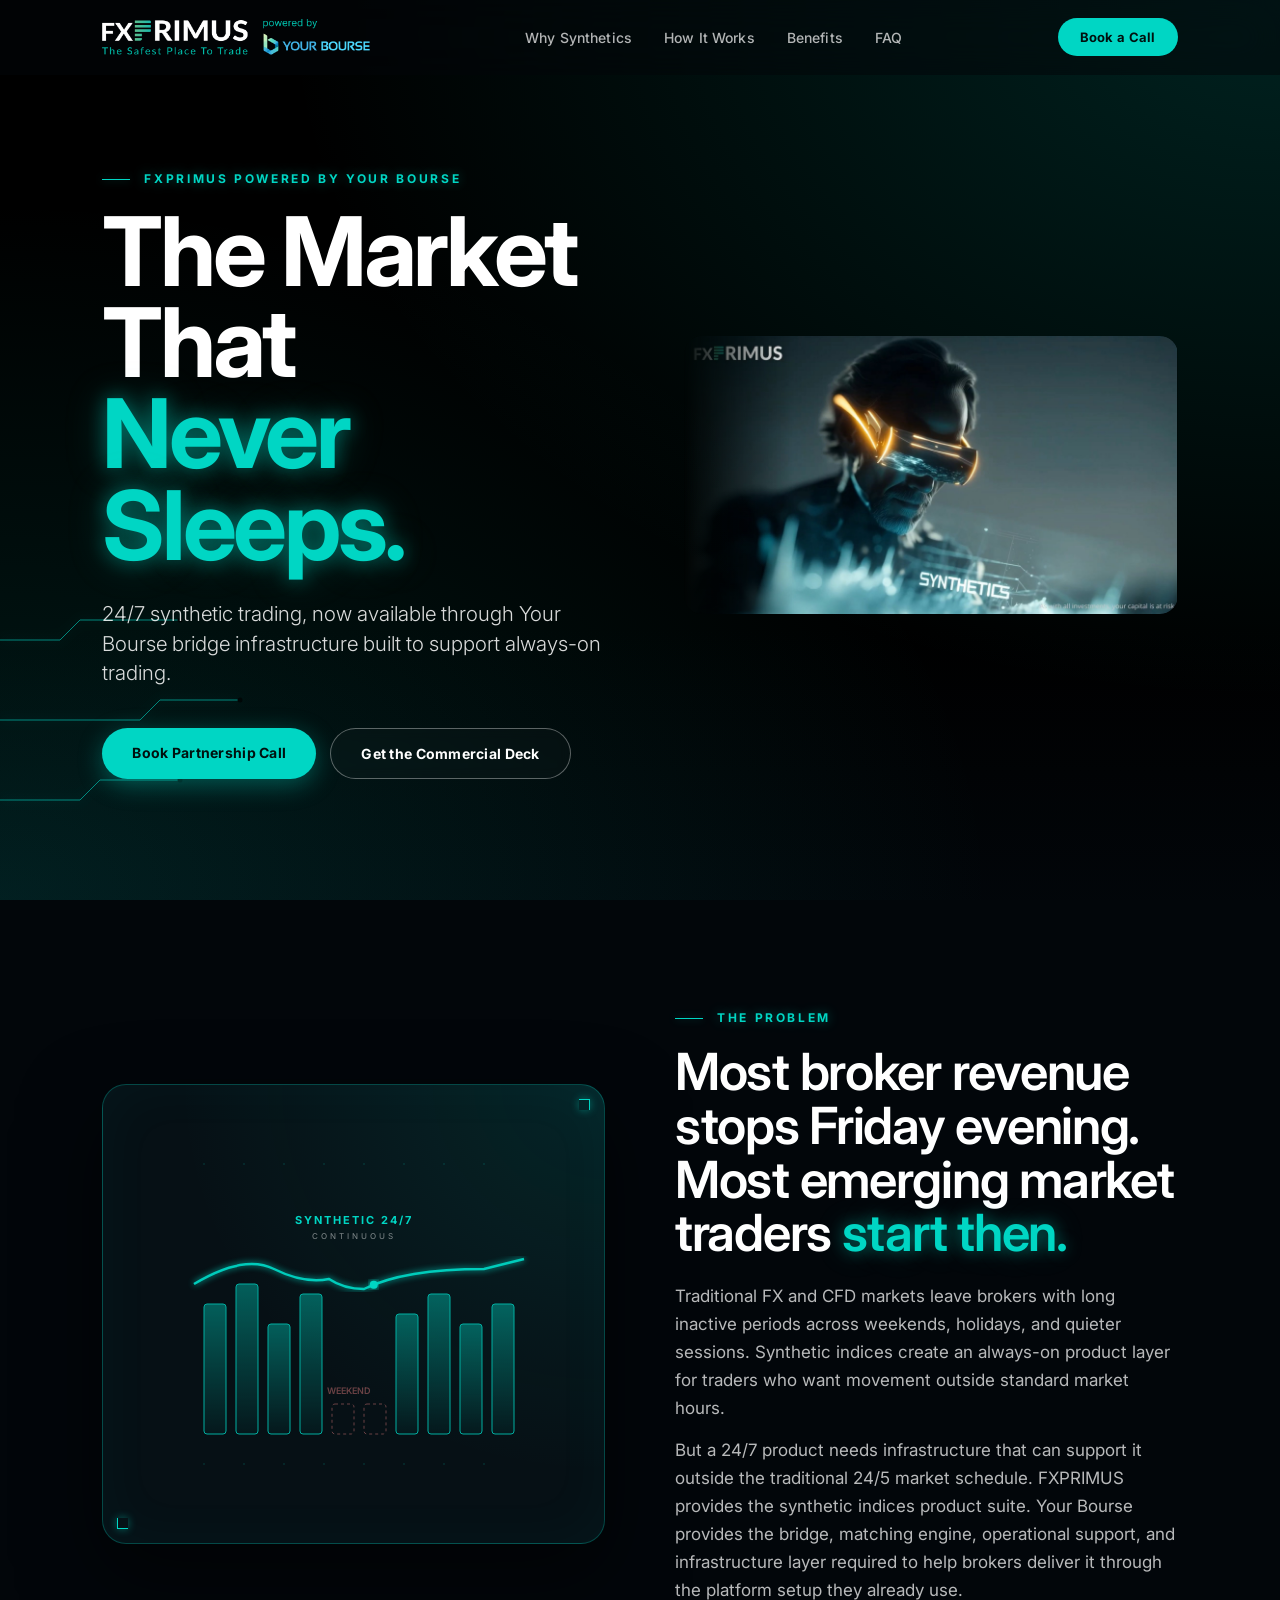
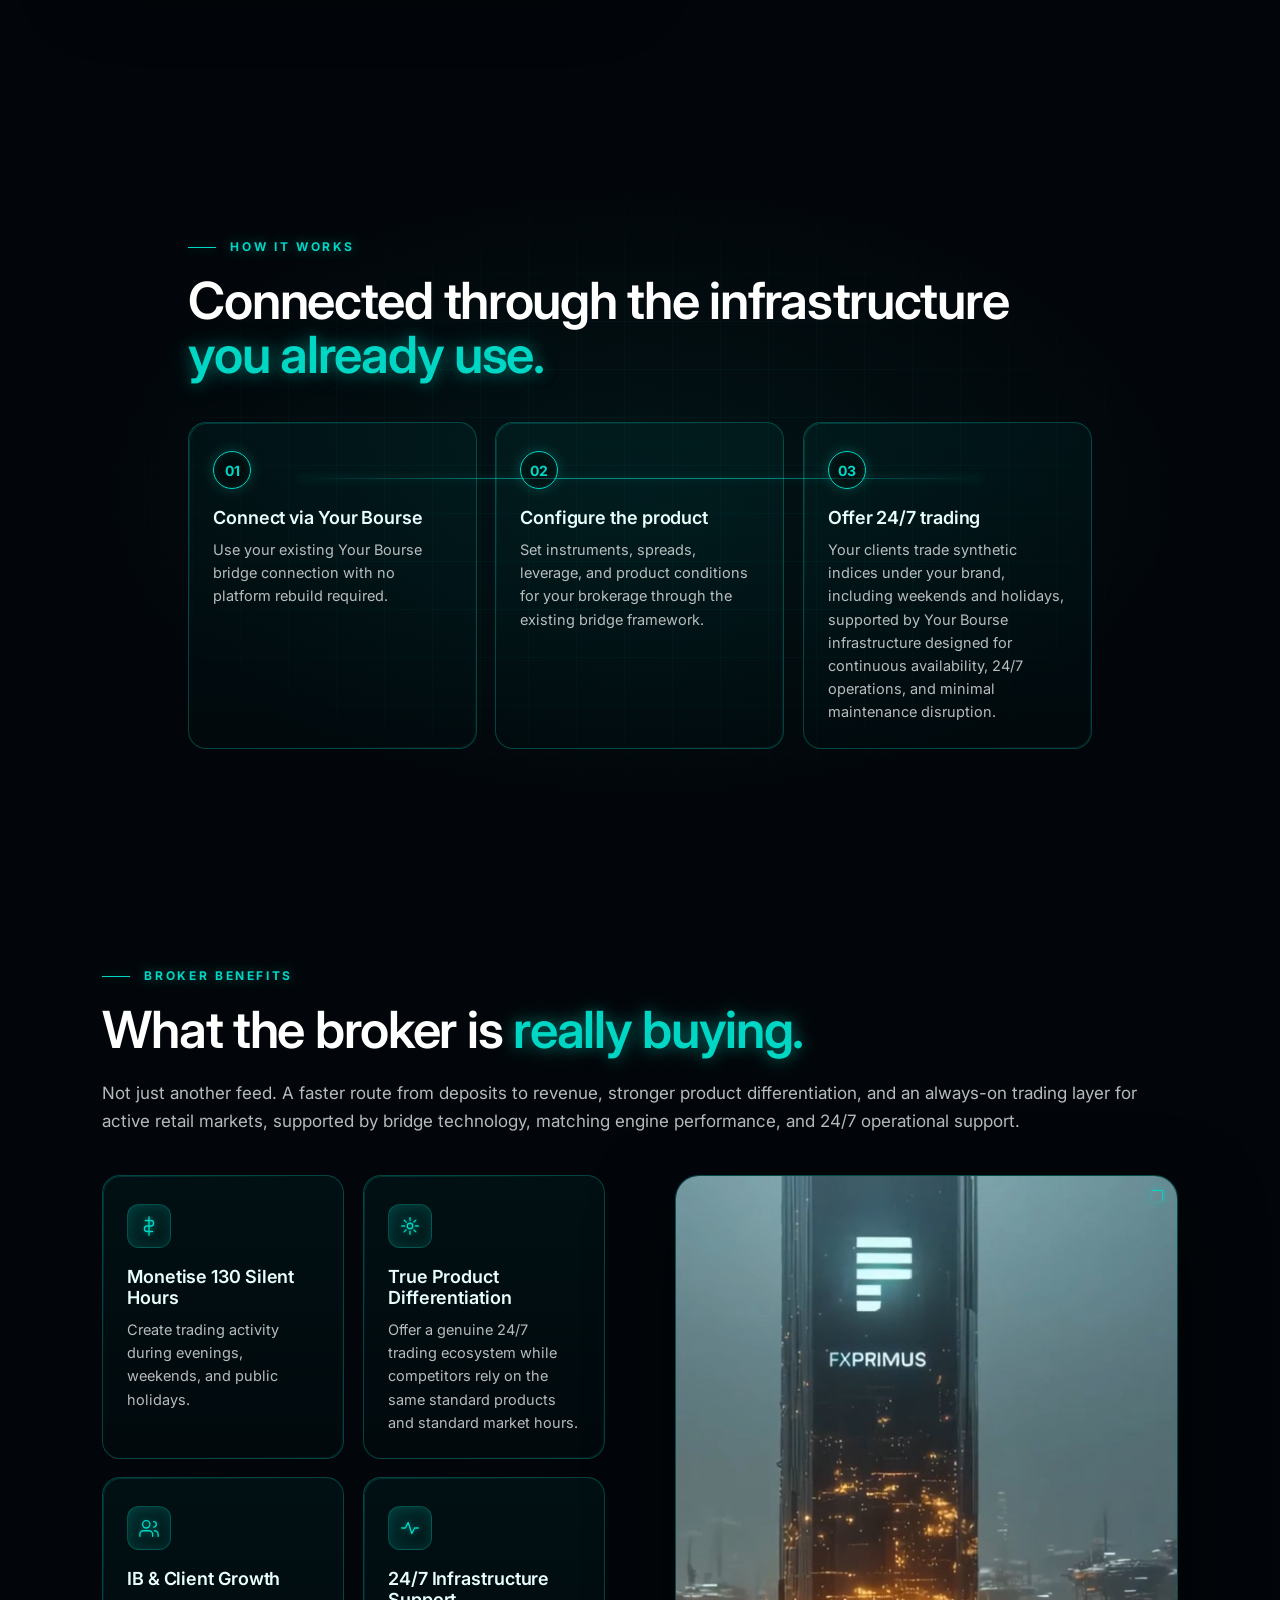
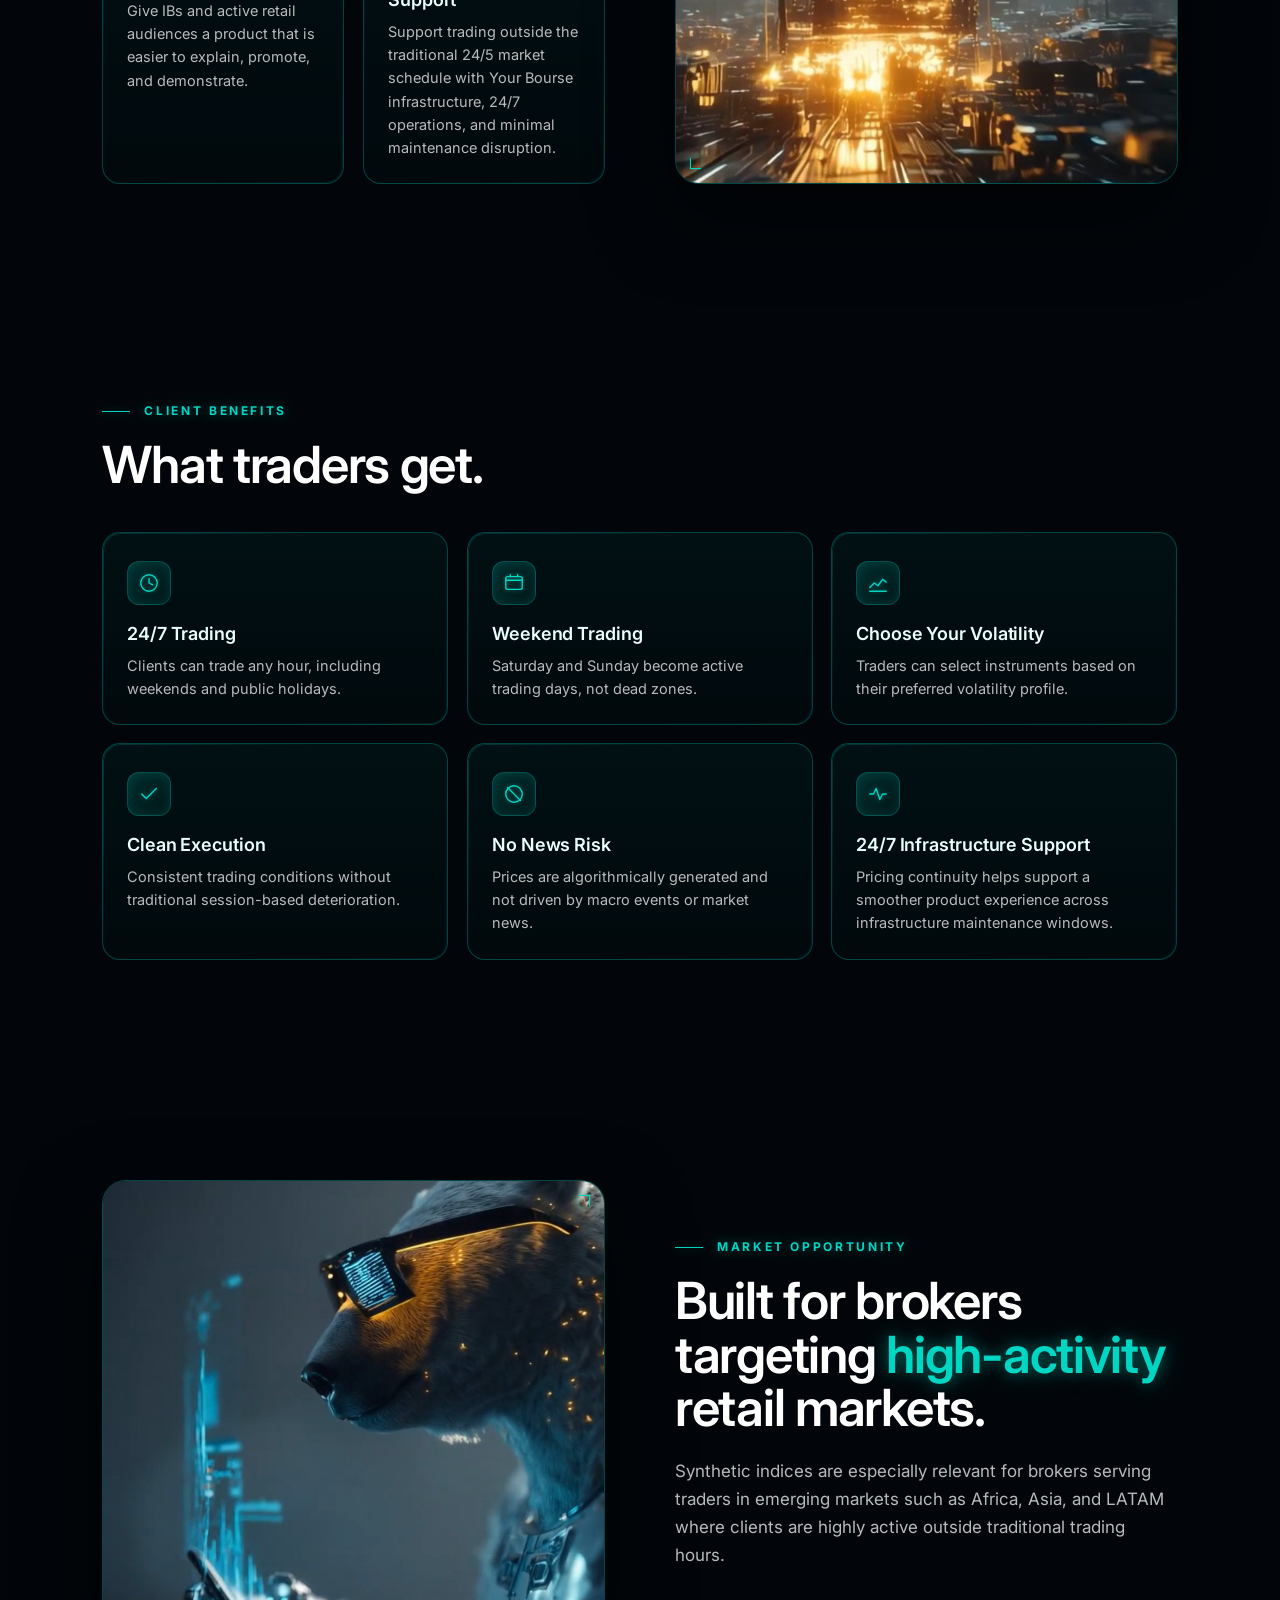
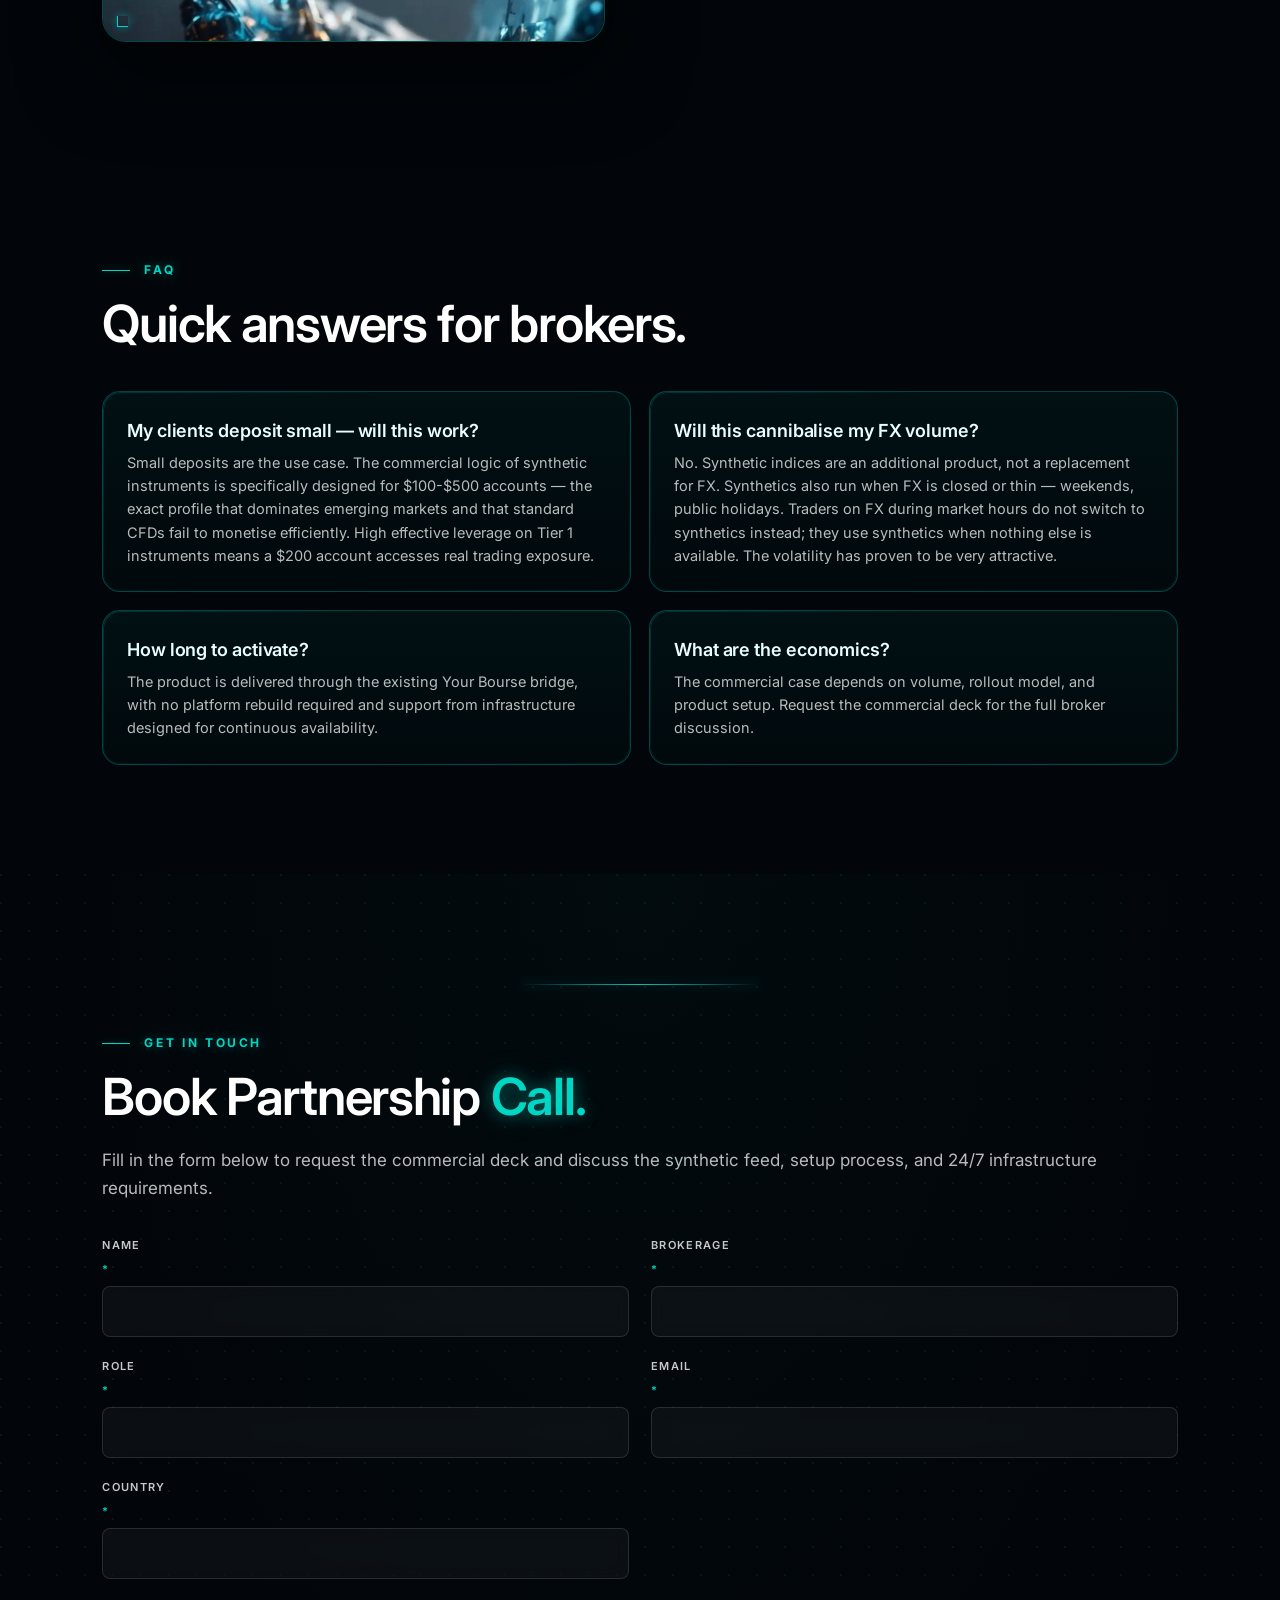
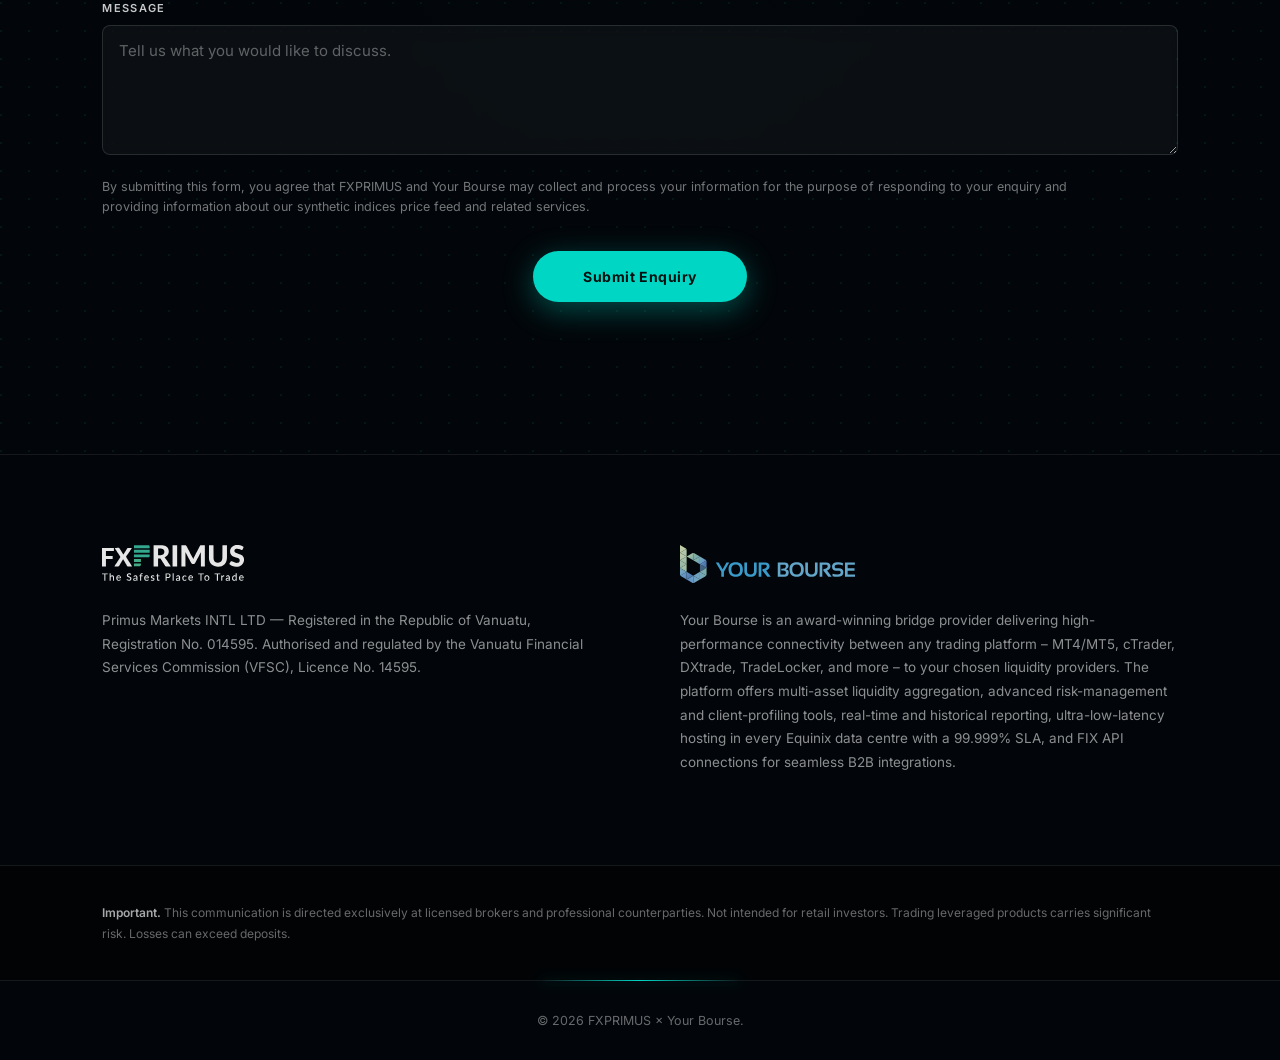
==== commit 006b4724: "Rename index to index.html" ====
--- a/index.html
+++ b/index.html
@@ -878,9 +878,9 @@
       flex-shrink: 0;
     }
     .nav-logo-combined {
-      max-height: 54px;
+      max-height: 36px;
       width: auto;
-      max-width: 430px;
+      max-width: 300px;
       display: block;
     }
     .nav-divider { display: none; }
@@ -945,8 +945,8 @@
       .nav-links { display: none; }
       .nav-cta { padding: 9px 16px; font-size: 12px; }
       .nav-logo-combined {
-        max-height: 42px;
-        max-width: 260px;
+        max-height: 32px;
+        max-width: 220px;
       }
 
       .hero { padding: 130px 24px 80px; }
